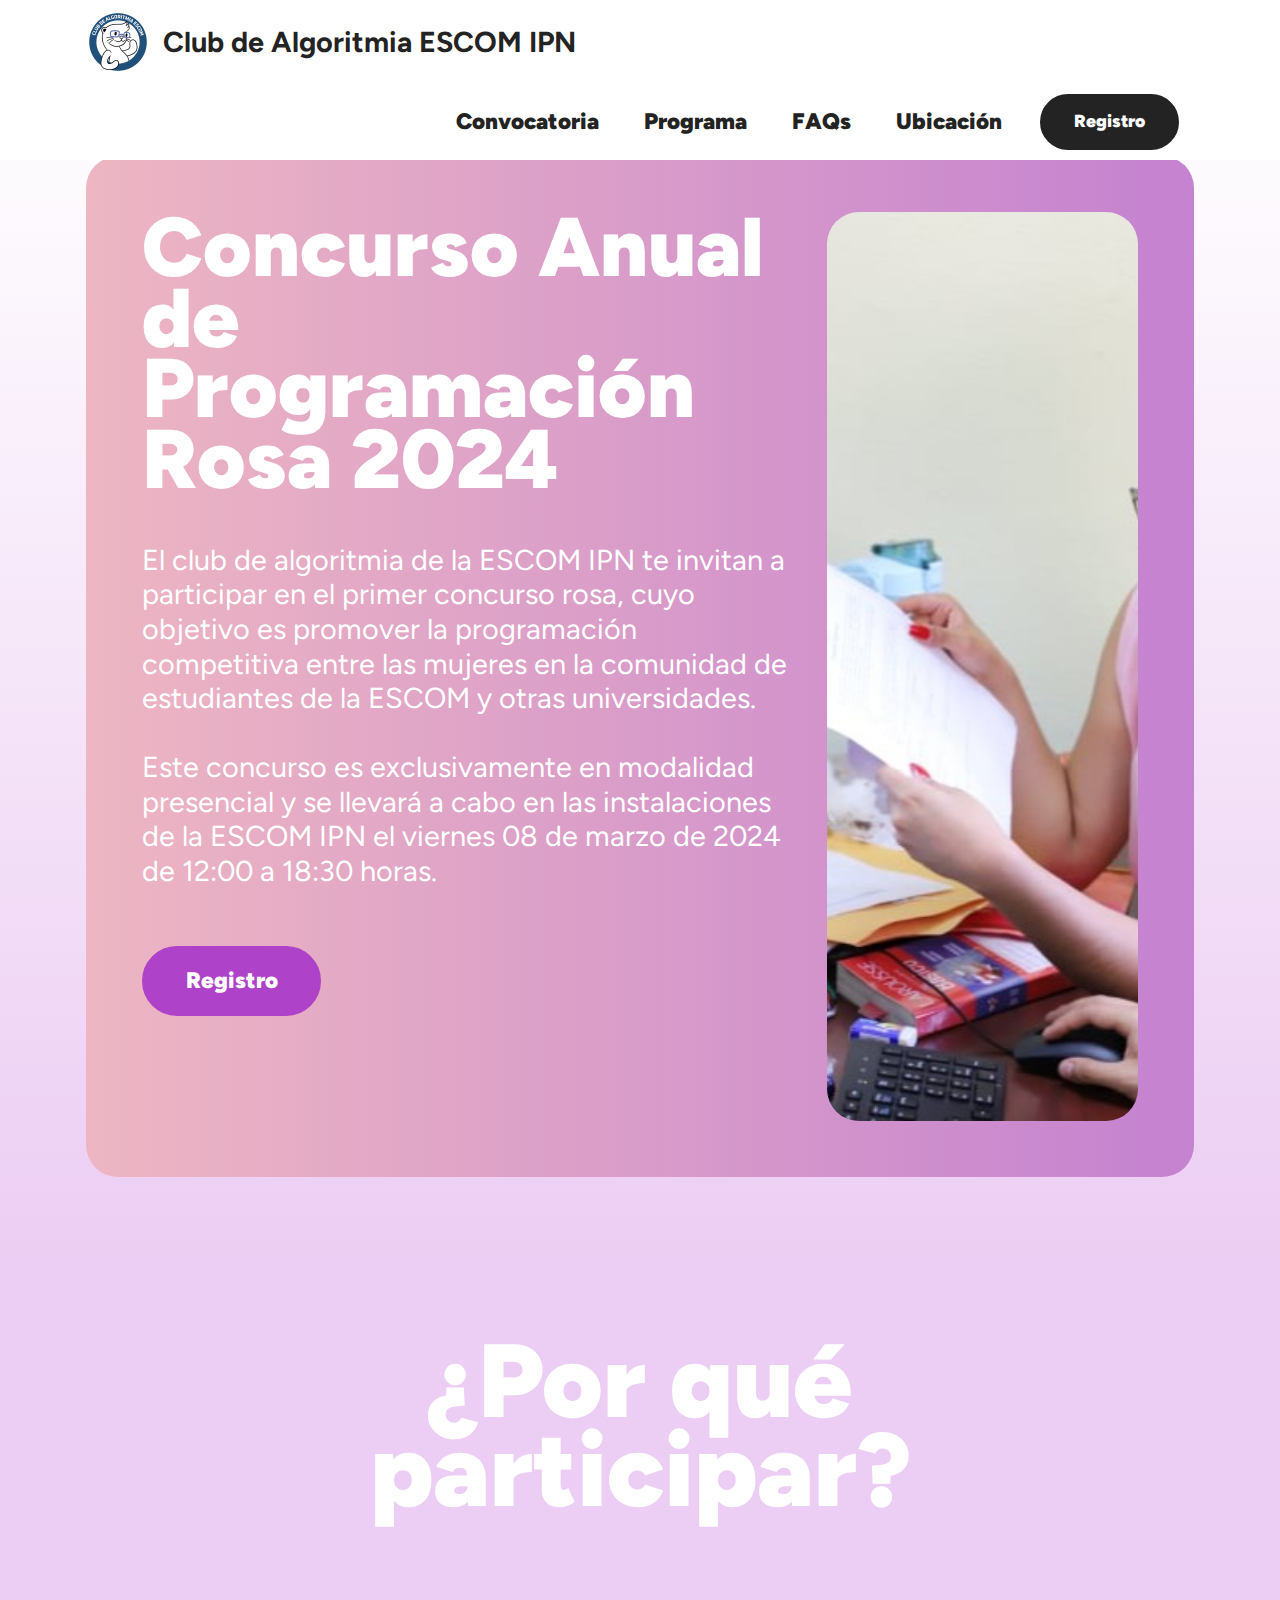
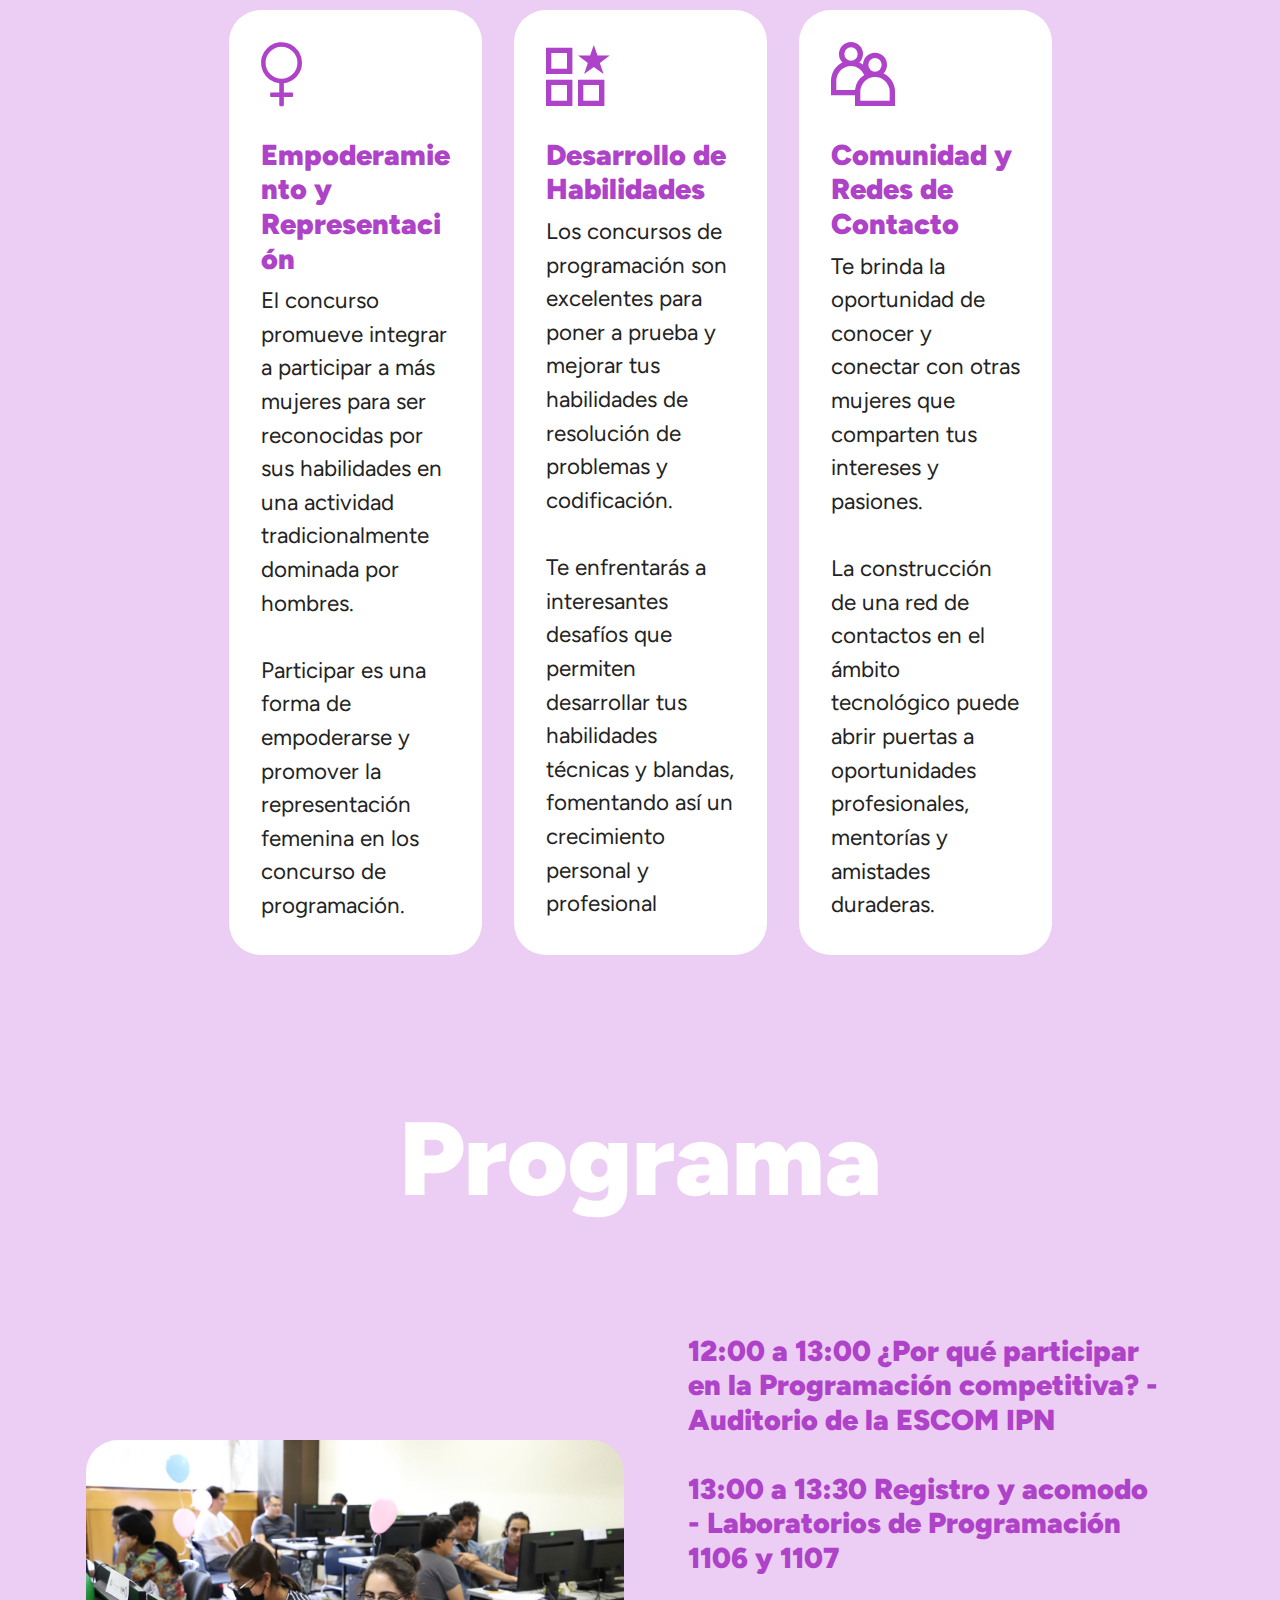
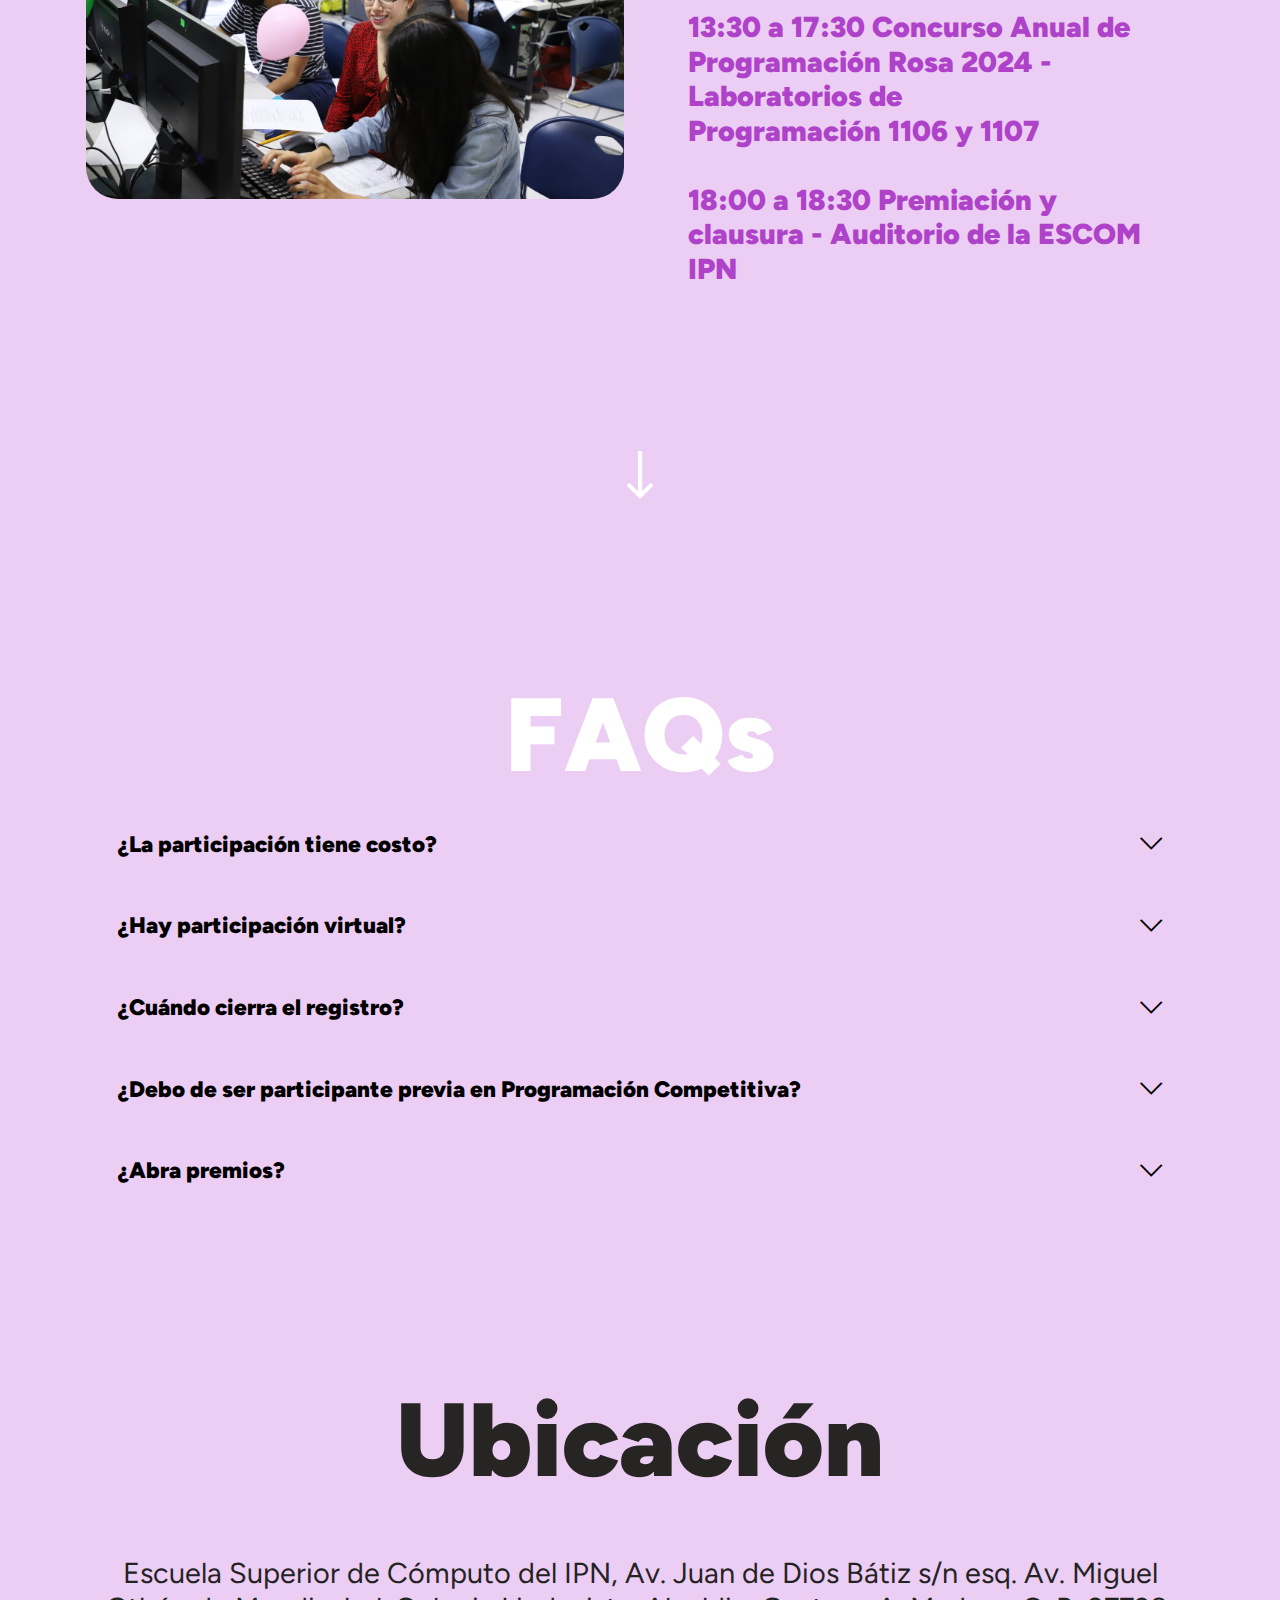
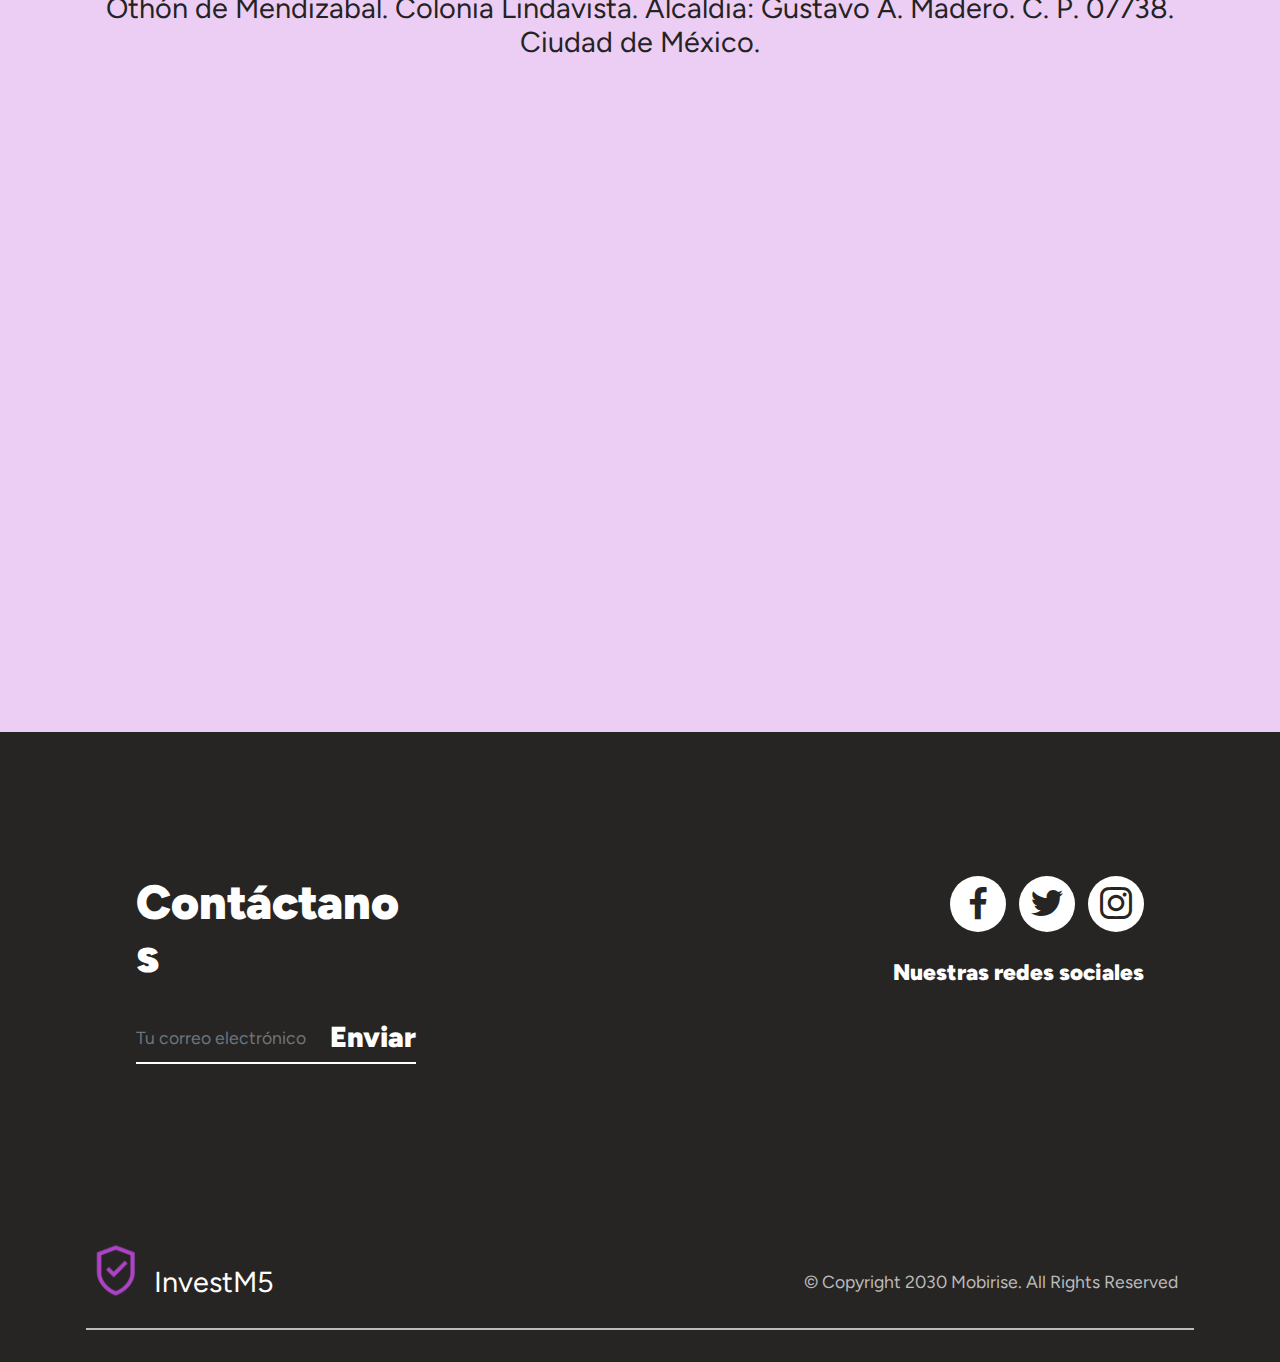
==== raw/rosa2024/index.html @ 2cb03ada "Agregando web Rosa2024" ====
<!DOCTYPE html>
<html  >
<head>
  
  <meta charset="UTF-8">
  <meta http-equiv="X-UA-Compatible" content="IE=edge">
  
  <meta name="viewport" content="width=device-width, initial-scale=1, minimum-scale=1">
  <link rel="shortcut icon" href="assets/images/logo-huron-circular-128x128.png" type="image/x-icon">
  <meta name="description" content="El club de algoritmia de la ESCOM IPN te invitan a participar en el primer concurso rosa, cuyo objetivo es promover la programación competitiva entre las mujeres en la comunidad de estudiantes de la ESCOM y otras universidades. 

Este concurso es exclusivamente en modalidad presencial y se llevará a cabo en las instalaciones de la ESCOM IPN el viernes 08 de marzo de 2024 de 12:00 a 18:30 horas.">
  
  
  <title>Concurso Anual de Programación Rosa 2024 en la ESCOM IPN</title>
  <link rel="stylesheet" href="assets/web/assets/mobirise-icons2/mobirise2.css">
  <link rel="stylesheet" href="assets/FontAwesome/css/font-awesome.css">
  <link rel="stylesheet" href="assets/web/assets/mobirise-icons/mobirise-icons.css">
  <link rel="stylesheet" href="assets/bootstrap/css/bootstrap.min.css">
  <link rel="stylesheet" href="assets/bootstrap/css/bootstrap-grid.min.css">
  <link rel="stylesheet" href="assets/bootstrap/css/bootstrap-reboot.min.css">
  <link rel="stylesheet" href="assets/popup-overlay-plugin/style.css">
  <link rel="stylesheet" href="assets/dropdown/css/style.css">
  <link rel="stylesheet" href="assets/socicon/css/styles.css">
  <link rel="stylesheet" href="assets/theme/css/style.css">
  <link rel="stylesheet" href="assets/recaptcha.css">
  <link rel="preload" href="https://fonts.googleapis.com/css?family=Figtree:300,400,500,600,700,800,900,300i,400i,500i,600i,700i,800i,900i&display=swap" as="style" onload="this.onload=null;this.rel='stylesheet'">
  <noscript><link rel="stylesheet" href="https://fonts.googleapis.com/css?family=Figtree:300,400,500,600,700,800,900,300i,400i,500i,600i,700i,800i,900i&display=swap"></noscript>
  <link rel="preload" as="style" href="assets/mobirise/css/mbr-additional.css"><link rel="stylesheet" href="assets/mobirise/css/mbr-additional.css" type="text/css">

  
  
  

</head>
<body>
  
  <section data-bs-version="5.1" class="menu menu1 cid-tgVqxngsb0" once="menu" id="menu01-1">
    
    <nav class="navbar navbar-dropdown navbar-fixed-top navbar-expand-lg">
        <div class="container">
            <div class="navbar-brand">
                <span class="navbar-logo">
                    <a href="#">
                        <img src="assets/images/logo-huron-circular-128x128.png" alt="" style="height: 4rem;">
                    </a>
                </span>
                <span class="navbar-caption-wrap"><a class="navbar-caption text-black display-5" href="#">Club de Algoritmia ESCOM IPN</a></span>
            </div>
            <button class="navbar-toggler" type="button" data-toggle="collapse" data-bs-toggle="collapse" data-target="#navbarSupportedContent" data-bs-target="#navbarSupportedContent" aria-controls="navbarNavAltMarkup" aria-expanded="false" aria-label="Toggle navigation">
                <div class="hamburger">
                    <span></span>
                    <span></span>
                    <span></span>
                    <span></span>
                </div>
            </button>
            <div class="collapse navbar-collapse" id="navbarSupportedContent">
                <ul class="navbar-nav nav-dropdown" data-app-modern-menu="true"><li class="nav-item"><a class="nav-link link text-black show text-primary display-7" href="index.html#header02-0" aria-expanded="false">Convocatoria</a></li><li class="nav-item"><a class="nav-link link show text-black text-primary display-7" href="index.html#features01-4" data-bs-auto-close="outside" aria-expanded="false">Programa</a></li>
                    <li class="nav-item"><a class="nav-link link text-black text-primary display-7" href="index.html#list01-5">FAQs</a></li>
                    <li class="nav-item"><a class="nav-link link text-black text-primary display-7" href="index.html#map01-a">Ubicación</a>
                    </li></ul>
                
                <div class="navbar-buttons mbr-section-btn"><a class="btn btn-sm btn-black display-4" href="https://forms.gle/DS3vPK571CMQ3eZn9" target="_blank">Registro</a></div>
            </div>
        </div>
    </nav>
</section>

<section data-bs-version="5.1" class="header2 cid-tgVooiSrsv" id="header02-0">

    
    


    

    <div class="container">
        <div class="row">
            <div class="col-12 col-lg-12">
                <div class="content-container row m-0">
<div class="col-lg-8 mb-5 pb-5">
                    <h1 class="mbr-section-title mbr-fonts-style align-left mb-5 display-1"><strong>Concurso Anual de Programación Rosa 2024</strong></h1>
                    <p class="mbr-text mbr-fonts-style align-left mb-5 display-5">El club de algoritmia de la ESCOM IPN te invitan a participar en el primer concurso rosa, cuyo objetivo es promover la programación competitiva entre las mujeres en la comunidad de estudiantes de la ESCOM y otras universidades.&nbsp;<br><br>Este concurso es exclusivamente en modalidad presencial y se llevará a cabo en las instalaciones de la ESCOM IPN el viernes 08 de marzo de 2024 de 12:00 a 18:30 horas.</p>
                    <div class="mbr-section-btn align-left"><a class="btn btn-lg btn-secondary display-7" href="https://forms.gle/QtyqGQdHLjY1dUgw9" target="_blank">Registro</a></div>
                    </div>
                    
                    <div class="col-lg-4">
                    <img class="w-100" src="assets/images/img-2676-861x574.jpeg" alt="">
                    
                    </div>
                    
                </div>
            </div>
            
           
        </div>
    </div>
</section>

<section data-bs-version="5.1" class="features3 cid-tgVZ4ZHv2d" id="features03-2">
    

    
    
    <div class="container">
        <div class="row">
            <div class="col-12 pb-5 col-lg-9">
                <h3 class="mbr-section-title mbr-fonts-style align-center mb-0 display-1"><strong>¿Por qué participar?</strong></h3>
                
            </div>
        </div>
        <div class="row">
            <div class="card col-12 col-md-6 col-lg-3">
                <div class="card-wrapper">
                    <div class="card-box align-left">
                        <div class="iconfont-wrapper">
                            <span class="mbr-iconfont fa-venus fa"></span>
                        </div>
                        <h5 class="card-title mbr-fonts-style display-5"><strong>Empoderamiento y Representación</strong></h5>
                        <p class="card-text mbr-fonts-style display-7">El concurso promueve integrar a participar a más mujeres para ser reconocidas por sus habilidades en una actividad tradicionalmente dominada por hombres. <br><br>Participar es una forma de empoderarse y promover la representación femenina en los concurso de programación.</p>
                    </div>
                </div>
            </div>
            <div class="card col-12 col-md-6 col-lg-3">
                <div class="card-wrapper">
                    <div class="card-box align-left">
                        <div class="iconfont-wrapper">
                            <span class="mbr-iconfont mobi-mbri-features mobi-mbri"></span>
                        </div>
                        <h5 class="card-title mbr-fonts-style display-5"><strong>Desarrollo de Habilidades</strong></h5>
                        <p class="card-text mbr-fonts-style display-7">Los concursos de programación son excelentes para poner a prueba y mejorar tus habilidades de resolución de problemas y codificación. <br><br>Te enfrentarás a interesantes desafíos que permiten desarrollar tus habilidades técnicas y blandas, fomentando así un crecimiento personal y profesional </p>
                    </div>
                </div>
            </div>
            <div class="card col-12 col-md-6 col-lg-3">
                <div class="card-wrapper">
                    <div class="card-box align-left">
                        <div class="iconfont-wrapper">
                            <span class="mbr-iconfont mobi-mbri-users mobi-mbri"></span>
                        </div>
                        <h5 class="card-title mbr-fonts-style display-5"><strong>Comunidad y Redes de Contacto</strong></h5>
                        <p class="card-text mbr-fonts-style display-7">Te brinda la oportunidad de conocer y conectar con otras mujeres que comparten tus intereses y pasiones. <br><br>La construcción de una red de contactos en el ámbito tecnológico puede abrir puertas a oportunidades profesionales, mentorías y amistades duraderas.</p>
                    </div>
                </div>
            </div>
            
        </div>
    </div>
</section>

<section data-bs-version="5.1" class="features1 cid-tgVZ97rwq2" id="features01-4">

    

    
    

    <div class="container">
        <div class="row justify-content-center">
            <div class="col-12">
            
            <h1 class="mbr-section-title mbr-fonts-style mb-5 pb-5 display-1"><strong>Programa</strong></h1>
            </div>
            <div class="col-12 mb-4 col-md-12 col-lg-6 image-wrapper">
                <img class="w-100" src="assets/images/img-2686-1436x957.jpg" alt="">
            </div>
            <div class="col-12 col-lg col-md-12">
                <div class="text-wrapper align-left">
                    
                    <p class="mbr-text mbr-fonts-style display-5"><strong><br>12:00 a 13:00 ¿Por qué participar en la Programación competitiva? - Auditorio de la ESCOM IPN</strong><br><br><strong>13:00 a 13:30 Registro y acomodo -&nbsp;Laboratorios de Programación 1106 y 1107<br></strong><br><strong>13:30 a 17:30 Concurso Anual de Programación Rosa 2024 - Laboratorios de Programación&nbsp;1106 y 1107</strong><br><br><strong>18:00 a 18:30 Premiación y clausura&nbsp;- Auditorio de la ESCOM IPN</strong><br><br><br></p>
                    
                </div>
            </div>
              <div class="col-12 arrow-col align-center">
                            <span class="mbr-iconfont arrow m-auto mobi-mbri-down mobi-mbri"></span>
                        </div>
            
        </div>
    </div>
</section>

<section data-bs-version="5.1" class="list1 cid-tgVZfDO9xX" id="list01-5">

    
    


    
    <div class="container">
        <div class="row justify-content-center">
            <div class="col-12 col-md-12">
                <div class="mbr-section-head align-left mb-4">
                    <h3 class="mbr-section-title mb-4 mbr-fonts-style display-1"><strong>FAQs</strong></h3>
                    
                </div>
                <div id="bootstrap-accordion_9" class="panel-group accordionStyles accordion" role="tablist" aria-multiselectable="true">
                    <div class="card mb-3">
                        <div class="card-header" role="tab" id="headingOne">
                            <a role="button" class="panel-title collapsed" data-toggle="collapse" data-bs-toggle="collapse" data-core="" href="#collapse1_9" aria-expanded="false" aria-controls="collapse1">
                                <h6 class="panel-title-edit mbr-fonts-style mb-0 display-7"><strong>¿La participación tiene costo?</strong></h6>
                                <span class="sign mbr-iconfont mbri-arrow-down"></span>
                            </a>
                        </div>
                        <div id="collapse1_9" class="panel-collapse noScroll collapse" role="tabpanel" aria-labelledby="headingOne" data-parent="#accordion" data-bs-parent="#bootstrap-accordion_9">
                            <div class="panel-body">
                                <p class="mbr-fonts-style panel-text display-7">No el concurso de programación esta libre de costo.</p>
                            </div>
                        </div>
                    </div>
                    <div class="card mb-3">
                        <div class="card-header" role="tab" id="headingOne">
                            <a role="button" class="panel-title collapsed" data-toggle="collapse" data-bs-toggle="collapse" data-core="" href="#collapse2_9" aria-expanded="false" aria-controls="collapse2">
                                <h6 class="panel-title-edit mbr-fonts-style mb-0 display-7"><strong>¿Hay participación virtual?</strong></h6>
                                <span class="sign mbr-iconfont mbri-arrow-down"></span>
                            </a>
                        </div>
                        <div id="collapse2_9" class="panel-collapse noScroll collapse" role="tabpanel" aria-labelledby="headingOne" data-parent="#accordion" data-bs-parent="#bootstrap-accordion_9">
                            <div class="panel-body">
                                <p class="mbr-fonts-style panel-text display-7">
                                    No la intención de esta edición es compartir de manera presencial las actividades.</p>
                            </div>
                        </div>
                    </div>
                    <div class="card mb-3">
                        <div class="card-header" role="tab" id="headingOne">
                            <a role="button" class="panel-title collapsed" data-toggle="collapse" data-bs-toggle="collapse" data-core="" href="#collapse3_9" aria-expanded="false" aria-controls="collapse3">
                                <h6 class="panel-title-edit mbr-fonts-style mb-0 display-7"><strong>¿Cuándo cierra el registro?</strong></h6>
                                <span class="sign mbr-iconfont mbri-arrow-down"></span>
                            </a>
                        </div>
                        <div id="collapse3_9" class="panel-collapse noScroll collapse" role="tabpanel" aria-labelledby="headingOne" data-parent="#accordion" data-bs-parent="#bootstrap-accordion_9">
                            <div class="panel-body">
                                <p class="mbr-fonts-style panel-text display-7">
                                    Hasta cubrir el cupo máximo de 30 participantes.</p>
                            </div>
                        </div>
                    </div>
                    <div class="card mb-3">
                        <div class="card-header" role="tab" id="headingOne">
                            <a role="button" class="panel-title collapsed" data-toggle="collapse" data-bs-toggle="collapse" data-core="" href="#collapse4_9" aria-expanded="false" aria-controls="collapse4">
                                <h6 class="panel-title-edit mbr-fonts-style mb-0 display-7"><strong>¿Debo de ser participante previa en Programación Competitiva?</strong></h6>
                                <span class="sign mbr-iconfont mbri-arrow-down"></span>
                            </a>
                        </div>
                        <div id="collapse4_9" class="panel-collapse noScroll collapse" role="tabpanel" aria-labelledby="headingOne" data-parent="#accordion" data-bs-parent="#bootstrap-accordion_9">
                            <div class="panel-body">
                                <p class="mbr-fonts-style panel-text display-7">
                                    No es un concurso para acercarte a este deporte, por lo que no hay necesidad de que hayas participando antes.</p>
                            </div>
                        </div>
                    </div>
                    <div class="card mb-3">
                        <div class="card-header" role="tab" id="headingOne">
                            <a role="button" class="panel-title collapsed" data-toggle="collapse" data-bs-toggle="collapse" data-core="" href="#collapse5_9" aria-expanded="false" aria-controls="collapse5">
                                <h6 class="panel-title-edit mbr-fonts-style mb-0 display-7"><strong>¿Abra premios?</strong></h6>
                                <span class="sign mbr-iconfont mbri-arrow-down"></span>
                            </a>
                        </div>
                        <div id="collapse5_9" class="panel-collapse noScroll collapse" role="tabpanel" aria-labelledby="headingOne" data-parent="#accordion" data-bs-parent="#bootstrap-accordion_9">
                            <div class="panel-body">
                                <p class="mbr-fonts-style panel-text display-7">
                                    Si</p>
                            </div>
                        </div>
                    </div>
                    
                </div>
            </div>
        </div>
    </div>
</section>

<section data-bs-version="5.1" class="map1 cid-tgVZjiEkRC" id="map01-a">
    
    
    
    <div class="container">
        <div class="mbr-section-head mb-4">
            <h3 class="mbr-section-title mbr-fonts-style align-center mb-5 pb-4 display-1">
                <strong>Ubicación</strong></h3>
            <h4 class="mbr-section-subtitle mbr-fonts-style align-center mb-0 mt-2 display-5">
                Escuela Superior de Cómputo del IPN, Av. Juan de Dios Bátiz s/n esq. Av. Miguel Othón de Mendizabal. Colonia Lindavista. Alcaldia: Gustavo A. Madero. C. P. 07738. Ciudad de México.</h4>
        </div>
        <div class="google-map"><iframe frameborder="0" style="border:0" src="https://www.google.com/maps/embed?pb=!1m18!1m12!1m3!1d240432.9060757372!2d-99.31119603998505!3d19.68006469569879!2m3!1f0!2f0!3f0!3m2!1i1024!2i768!4f13.1!3m3!1m2!1s0x85d1f94c06d75fd7%3A0x3fe1567da2190ac9!2sESCOM%20-%20Escuela%20Superior%20de%20C%C3%B3mputo%20-%20IPN!5e0!3m2!1ses!2smx!4v1710239494029!5m2!1ses!2smx" allowfullscreen=""></iframe></div>
    </div>
</section>

<section data-bs-version="5.1" class="form1 cid-tgVZifMnez" id="form01-8">

    

    
    
    <div class="container-fluid">
        <div class="row justify-content-center">
            <div class="col-lg-3 col-md-12 mb-5 mbr-form" data-form-type="formoid">
<!--Formbuilder Form-->
<form action="https://mobirise.eu/" method="POST" class="mbr-form form-with-styler" data-form-title="Form Name"><input type="hidden" name="email" data-form-email="true" value="KB/u69GaTWytive8f4eH7Obyrh7zbi/AyFCF5AxsURNWcGgvffpgYSOWheKNFfFd+e5VUTCow5qT6tXn0hEa7L6ljVE3mwkOPGvPVErb1Bwp/oLa/wcZiSIgYbyKHN9P.mSdit2vS1oL6eWLt/EPj7p1N1QnsmhDss2xk1SXXEFQe+qSe3453ui+ASGjbxRJRSIs4S+wPFDC3ipLdSBW5V6Org8KrfmPyDQEYIbztyPEan9adUYGKNd3rQTlH59X2">
<div class="row">
<div hidden="hidden" data-form-alert="" class="alert alert-success col-12">Mensaje enviado, te responderemos pronto...</div>
<div hidden="hidden" data-form-alert-danger="" class="alert alert-danger col-12"> Oops...! some problem! </div>
</div>
<div class="dragArea row">
<div class="col-lg-12 col-md-12 col-sm-12">
<h1 class="mbr-section-title mb-4 align-left mbr-fonts-style display-2"><strong> Contáctanos</strong></h1>
</div>
<div data-for="email" class="col-lg col-md col-12 form-group mb-3">
<input type="email" name="email" placeholder="Tu correo electrónico" data-form-field="email" class="form-control display-7" value="" id="email-form01-8">
</div>
<div class="col-md-auto col mbr-section-btn"><button type="submit" class="w-100 w-100 btn btn-secondary display-5">Enviar</button></div>
</div>
</form><!--Formbuilder Form-->
</div>
            <div class="col-lg-7 col-md-12 align-right">
            <div class="social-row display-7">
                    <div class="soc-item">
                        <a href="https://www.facebook.com/algoritmiaescom" target="_blank">
                            <span class="mbr-iconfont socicon-facebook socicon"></span>
                        </a>
                    </div>
                    <div class="soc-item">
                        <a href="https://twitter.com/algoritmiaescom" target="_blank">
                            <span class="mbr-iconfont socicon-twitter socicon"></span>
                        </a>
                    </div>
                    <div class="soc-item">
                        <a href="https://www.instagram.com/algoritmiaescom/" target="_blank">
                            <span class="mbr-iconfont socicon-instagram socicon"></span>
                        </a>
                    </div>
                    
                 
                </div>
                
  <div class="col-lg-12 col-md-12 col-sm-12">
<p class="mbr-text mbr-fonts-style mb-5 align-right display-7"><strong>Nuestras redes sociales</strong></p>

                  </div>
            
            </div>
        </div>
    </div>
</section>

<section data-bs-version="5.1" class="footer1 cid-tgVZiynfBL" once="footers" id="footer01-9">

    

    

    <div class="container">
        <div class="media-container-row align-center mbr-white">
            <div class="row row-links">
                <div class="col-lg-3 p-0 align-left">
                <div class="name-wrap">
                  <img src="assets/images/logo.png" alt="">
                <p class="mbr-text mb-0 mbr-fonts-style mbr-white align-center display-5">
                    InvestM5</p>
       </div>
                </div>
                <div class="col-lg-9 p-0 align-right">
                
                <ul class="foot-menu">
                    
                    
                    
                    
                    
                <li class="foot-menu-item mbr-fonts-style display-4">© Copyright 2030 Mobirise. All Rights Reserved</li></ul>
            </div>
           </div>
          
        </div>
    </div>
</section>


<script src="assets/bootstrap/js/bootstrap.bundle.min.js"></script>
  <script src="assets/smoothscroll/smooth-scroll.js"></script>
  <script src="assets/ytplayer/index.js"></script>
  <script src="assets/dropdown/js/navbar-dropdown.js"></script>
  <script src="assets/mbr-switch-arrow/mbr-switch-arrow.js"></script>
  <script src="assets/theme/js/script.js"></script>
  <script src="assets/formoid.min.js"></script>
  
  
  

</body>
</html>
---- raw/rosa2024/assets/web/assets/mobirise-icons2/mobirise2.css ----
@font-face {
  font-family: 'Moririse2';
  font-display: swap;
  src:  url('mobirise2.eot?f2bix4');
  src:  url('mobirise2.eot?f2bix4#iefix') format('embedded-opentype'),
    url('mobirise2.ttf?f2bix4') format('truetype'),
    url('mobirise2.woff?f2bix4') format('woff'),
    url('mobirise2.svg?f2bix4#mobirise2') format('svg');
  font-weight: normal;
  font-style: normal;
}

[class^="mobi-"], [class*=" mobi-"] {
  /* use !important to prevent issues with browser extensions that change fonts */
  font-family: 'Moririse2' !important;
  speak: none;
  font-style: normal;
  font-weight: normal;
  font-variant: normal;
  text-transform: none;
  line-height: 1;

  /* Better Font Rendering =========== */
  -webkit-font-smoothing: antialiased;
  -moz-osx-font-smoothing: grayscale;
}

.mobi-mbri-add-submenu:before {
  content: "\e900";
}
.mobi-mbri-alert:before {
  content: "\e901";
}
.mobi-mbri-align-center:before {
  content: "\e902";
}
.mobi-mbri-align-justify:before {
  content: "\e903";
}
.mobi-mbri-align-left:before {
  content: "\e904";
}
.mobi-mbri-align-right:before {
  content: "\e905";
}
.mobi-mbri-android:before {
  content: "\e906";
}
.mobi-mbri-apple:before {
  content: "\e907";
}
.mobi-mbri-arrow-down:before {
  content: "\e908";
}
.mobi-mbri-arrow-next:before {
  content: "\e909";
}
.mobi-mbri-arrow-prev:before {
  content: "\e90a";
}
.mobi-mbri-arrow-up:before {
  content: "\e90b";
}
.mobi-mbri-bold:before {
  content: "\e90c";
}
.mobi-mbri-bookmark:before {
  content: "\e90d";
}
.mobi-mbri-bootstrap:before {
  content: "\e90e";
}
.mobi-mbri-briefcase:before {
  content: "\e90f";
}
.mobi-mbri-browse:before {
  content: "\e910";
}
.mobi-mbri-bulleted-list:before {
  content: "\e911";
}
.mobi-mbri-calendar:before {
  content: "\e912";
}
.mobi-mbri-camera:before {
  content: "\e913";
}
.mobi-mbri-cart-add:before {
  content: "\e914";
}
.mobi-mbri-cart-full:before {
  content: "\e915";
}
.mobi-mbri-cash:before {
  content: "\e916";
}
.mobi-mbri-change-style:before {
  content: "\e917";
}
.mobi-mbri-chat:before {
  content: "\e918";
}
.mobi-mbri-clock:before {
  content: "\e919";
}
.mobi-mbri-close:before {
  content: "\e91a";
}
.mobi-mbri-cloud:before {
  content: "\e91b";
}
.mobi-mbri-code:before {
  content: "\e91c";
}
.mobi-mbri-contact-form:before {
  content: "\e91d";
}
.mobi-mbri-credit-card:before {
  content: "\e91e";
}
.mobi-mbri-cursor-click:before {
  content: "\e91f";
}
.mobi-mbri-cust-feedback:before {
  content: "\e920";
}
.mobi-mbri-database:before {
  content: "\e921";
}
.mobi-mbri-delivery:before {
  content: "\e922";
}
.mobi-mbri-desktop:before {
  content: "\e923";
}
.mobi-mbri-devices:before {
  content: "\e924";
}
.mobi-mbri-down:before {
  content: "\e925";
}
.mobi-mbri-download-2:before {
  content: "\e926";
}
.mobi-mbri-download:before {
  content: "\e927";
}
.mobi-mbri-drag-n-drop-2:before {
  content: "\e928";
}
.mobi-mbri-drag-n-drop:before {
  content: "\e929";
}
.mobi-mbri-edit-2:before {
  content: "\e92a";
}
.mobi-mbri-edit:before {
  content: "\e92b";
}
.mobi-mbri-error:before {
  content: "\e92c";
}
.mobi-mbri-extension:before {
  content: "\e92d";
}
.mobi-mbri-features:before {
  content: "\e92e";
}
.mobi-mbri-file:before {
  content: "\e92f";
}
.mobi-mbri-flag:before {
  content: "\e930";
}
.mobi-mbri-folder:before {
  content: "\e931";
}
.mobi-mbri-gift:before {
  content: "\e932";
}
.mobi-mbri-github:before {
  content: "\e933";
}
.mobi-mbri-globe-2:before {
  content: "\e934";
}
.mobi-mbri-globe:before {
  content: "\e935";
}
.mobi-mbri-growing-chart:before {
  content: "\e936";
}
.mobi-mbri-hearth:before {
  content: "\e937";
}
.mobi-mbri-help:before {
  content: "\e938";
}
.mobi-mbri-home:before {
  content: "\e939";
}
.mobi-mbri-hot-cup:before {
  content: "\e93a";
}
.mobi-mbri-idea:before {
  content: "\e93b";
}
.mobi-mbri-image-gallery:before {
  content: "\e93c";
}
.mobi-mbri-image-slider:before {
  content: "\e93d";
}
.mobi-mbri-info:before {
  content: "\e93e";
}
.mobi-mbri-italic:before {
  content: "\e93f";
}
.mobi-mbri-key:before {
  content: "\e940";
}
.mobi-mbri-laptop:before {
  content: "\e941";
}
.mobi-mbri-layers:before {
  content: "\e942";
}
.mobi-mbri-left-right:before {
  content: "\e943";
}
.mobi-mbri-left:before {
  content: "\e944";
}
.mobi-mbri-letter:before {
  content: "\e945";
}
.mobi-mbri-like:before {
  content: "\e946";
}
.mobi-mbri-link:before {
  content: "\e947";
}
.mobi-mbri-lock:before {
  content: "\e948";
}
.mobi-mbri-login:before {
  content: "\e949";
}
.mobi-mbri-logout:before {
  content: "\e94a";
}
.mobi-mbri-magic-stick:before {
  content: "\e94b";
}
.mobi-mbri-map-pin:before {
  content: "\e94c";
}
.mobi-mbri-menu:before {
  content: "\e94d";
}
.mobi-mbri-mobile-2:before {
  content: "\e94e";
}
.mobi-mbri-mobile-horizontal:before {
  content: "\e94f";
}
.mobi-mbri-mobile:before {
  content: "\e950";
}
.mobi-mbri-mobirise:before {
  content: "\e951";
}
.mobi-mbri-more-horizontal:before {
  content: "\e952";
}
.mobi-mbri-more-vertical:before {
  content: "\e953";
}
.mobi-mbri-music:before {
  content: "\e954";
}
.mobi-mbri-new-file:before {
  content: "\e955";
}
.mobi-mbri-numbered-list:before {
  content: "\e956";
}
.mobi-mbri-opened-folder:before {
  content: "\e957";
}
.mobi-mbri-pages:before {
  content: "\e958";
}
.mobi-mbri-paper-plane:before {
  content: "\e959";
}
.mobi-mbri-paperclip:before {
  content: "\e95a";
}
.mobi-mbri-phone:before {
  content: "\e95b";
}
.mobi-mbri-photo:before {
  content: "\e95c";
}
.mobi-mbri-photos:before {
  content: "\e95d";
}
.mobi-mbri-pin:before {
  content: "\e95e";
}
.mobi-mbri-play:before {
  content: "\e95f";
}
.mobi-mbri-plus:before {
  content: "\e960";
}
.mobi-mbri-preview:before {
  content: "\e961";
}
.mobi-mbri-print:before {
  content: "\e962";
}
.mobi-mbri-protect:before {
  content: "\e963";
}
.mobi-mbri-question:before {
  content: "\e964";
}
.mobi-mbri-quote-left:before {
  content: "\e965";
}
.mobi-mbri-quote-right:before {
  content: "\e966";
}
.mobi-mbri-redo:before {
  content: "\e967";
}
.mobi-mbri-refresh:before {
  content: "\e968";
}
.mobi-mbri-responsive-2:before {
  content: "\e969";
}
.mobi-mbri-responsive:before {
  content: "\e96a";
}
.mobi-mbri-right:before {
  content: "\e96b";
}
.mobi-mbri-rocket:before {
  content: "\e96c";
}
.mobi-mbri-sad-face:before {
  content: "\e96d";
}
.mobi-mbri-sale:before {
  content: "\e96e";
}
.mobi-mbri-save:before {
  content: "\e96f";
}
.mobi-mbri-search:before {
  content: "\e970";
}
.mobi-mbri-setting-2:before {
  content: "\e971";
}
.mobi-mbri-setting-3:before {
  content: "\e972";
}
.mobi-mbri-setting:before {
  content: "\e973";
}
.mobi-mbri-share:before {
  content: "\e974";
}
.mobi-mbri-shopping-bag:before {
  content: "\e975";
}
.mobi-mbri-shopping-basket:before {
  content: "\e976";
}
.mobi-mbri-shopping-cart:before {
  content: "\e977";
}
.mobi-mbri-sites:before {
  content: "\e978";
}
.mobi-mbri-smile-face:before {
  content: "\e979";
}
.mobi-mbri-speed:before {
  content: "\e97a";
}
.mobi-mbri-star:before {
  content: "\e97b";
}
.mobi-mbri-success:before {
  content: "\e97c";
}
.mobi-mbri-sun:before {
  content: "\e97d";
}
.mobi-mbri-sun2:before {
  content: "\e97e";
}
.mobi-mbri-tablet-vertical:before {
  content: "\e97f";
}
.mobi-mbri-tablet:before {
  content: "\e980";
}
.mobi-mbri-target:before {
  content: "\e981";
}
.mobi-mbri-timer:before {
  content: "\e982";
}
.mobi-mbri-to-ftp:before {
  content: "\e983";
}
.mobi-mbri-to-local-drive:before {
  content: "\e984";
}
.mobi-mbri-touch-swipe:before {
  content: "\e985";
}
.mobi-mbri-touch:before {
  content: "\e986";
}
.mobi-mbri-trash:before {
  content: "\e987";
}
.mobi-mbri-underline:before {
  content: "\e988";
}
.mobi-mbri-undo:before {
  content: "\e989";
}
.mobi-mbri-unlink:before {
  content: "\e98a";
}
.mobi-mbri-unlock:before {
  content: "\e98b";
}
.mobi-mbri-up-down:before {
  content: "\e98c";
}
.mobi-mbri-up:before {
  content: "\e98d";
}
.mobi-mbri-update:before {
  content: "\e98e";
}
.mobi-mbri-upload-2:before {
  content: "\e98f";
}
.mobi-mbri-upload:before {
  content: "\e990";
}
.mobi-mbri-user-2:before {
  content: "\e991";
}
.mobi-mbri-user:before {
  content: "\e992";
}
.mobi-mbri-users:before {
  content: "\e993";
}
.mobi-mbri-video-play:before {
  content: "\e994";
}
.mobi-mbri-video:before {
  content: "\e995";
}
.mobi-mbri-watch:before {
  content: "\e996";
}
.mobi-mbri-website-theme-2:before {
  content: "\e997";
}
.mobi-mbri-website-theme:before {
  content: "\e998";
}
.mobi-mbri-wifi:before {
  content: "\e999";
}
.mobi-mbri-windows:before {
  content: "\e99a";
}
.mobi-mbri-zoom-in:before {
  content: "\e99b";
}
.mobi-mbri-zoom-out:before {
  content: "\e99c";
}
---- raw/rosa2024/assets/web/assets/mobirise-icons/mobirise-icons.css ----
@font-face {
  font-family: 'MobiriseIcons';
  src:  url('mobirise-icons.eot?spat4u');
  src:  url('mobirise-icons.eot?spat4u#iefix') format('embedded-opentype'),
    url('mobirise-icons.ttf?spat4u') format('truetype'),
    url('mobirise-icons.woff?spat4u') format('woff'),
    url('mobirise-icons.svg?spat4u#MobiriseIcons') format('svg');
  font-weight: normal;
  font-style: normal;
  font-display: swap;
}

[class^="mbri-"], [class*=" mbri-"] {
  /* use !important to prevent issues with browser extensions that change fonts */
  font-family: MobiriseIcons !important;
  speak: none;
  font-style: normal;
  font-weight: normal;
  font-variant: normal;
  text-transform: none;
  line-height: 1;

  /* Better Font Rendering =========== */
  -webkit-font-smoothing: antialiased;
  -moz-osx-font-smoothing: grayscale;
}

.mbri-add-submenu:before {
  content: "\e900";
}
.mbri-alert:before {
  content: "\e901";
}
.mbri-align-center:before {
  content: "\e902";
}
.mbri-align-justify:before {
  content: "\e903";
}
.mbri-align-left:before {
  content: "\e904";
}
.mbri-align-right:before {
  content: "\e905";
}
.mbri-android:before {
  content: "\e906";
}
.mbri-apple:before {
  content: "\e907";
}
.mbri-arrow-down:before {
  content: "\e908";
}
.mbri-arrow-next:before {
  content: "\e909";
}
.mbri-arrow-prev:before {
  content: "\e90a";
}
.mbri-arrow-up:before {
  content: "\e90b";
}
.mbri-bold:before {
  content: "\e90c";
}
.mbri-bookmark:before {
  content: "\e90d";
}
.mbri-bootstrap:before {
  content: "\e90e";
}
.mbri-briefcase:before {
  content: "\e90f";
}
.mbri-browse:before {
  content: "\e910";
}
.mbri-bulleted-list:before {
  content: "\e911";
}
.mbri-calendar:before {
  content: "\e912";
}
.mbri-camera:before {
  content: "\e913";
}
.mbri-cart-add:before {
  content: "\e914";
}
.mbri-cart-full:before {
  content: "\e915";
}
.mbri-cash:before {
  content: "\e916";
}
.mbri-change-style:before {
  content: "\e917";
}
.mbri-chat:before {
  content: "\e918";
}
.mbri-clock:before {
  content: "\e919";
}
.mbri-close:before {
  content: "\e91a";
}
.mbri-cloud:before {
  content: "\e91b";
}
.mbri-code:before {
  content: "\e91c";
}
.mbri-contact-form:before {
  content: "\e91d";
}
.mbri-credit-card:before {
  content: "\e91e";
}
.mbri-cursor-click:before {
  content: "\e91f";
}
.mbri-cust-feedback:before {
  content: "\e920";
}
.mbri-database:before {
  content: "\e921";
}
.mbri-delivery:before {
  content: "\e922";
}
.mbri-desktop:before {
  content: "\e923";
}
.mbri-devices:before {
  content: "\e924";
}
.mbri-down:before {
  content: "\e925";
}
.mbri-download:before {
  content: "\e989";
}
.mbri-drag-n-drop:before {
  content: "\e927";
}
.mbri-drag-n-drop2:before {
  content: "\e928";
}
.mbri-edit:before {
  content: "\e929";
}
.mbri-edit2:before {
  content: "\e92a";
}
.mbri-error:before {
  content: "\e92b";
}
.mbri-extension:before {
  content: "\e92c";
}
.mbri-features:before {
  content: "\e92d";
}
.mbri-file:before {
  content: "\e92e";
}
.mbri-flag:before {
  content: "\e92f";
}
.mbri-folder:before {
  content: "\e930";
}
.mbri-gift:before {
  content: "\e931";
}
.mbri-github:before {
  content: "\e932";
}
.mbri-globe:before {
  content: "\e933";
}
.mbri-globe-2:before {
  content: "\e934";
}
.mbri-growing-chart:before {
  content: "\e935";
}
.mbri-hearth:before {
  content: "\e936";
}
.mbri-help:before {
  content: "\e937";
}
.mbri-home:before {
  content: "\e938";
}
.mbri-hot-cup:before {
  content: "\e939";
}
.mbri-idea:before {
  content: "\e93a";
}
.mbri-image-gallery:before {
  content: "\e93b";
}
.mbri-image-slider:before {
  content: "\e93c";
}
.mbri-info:before {
  content: "\e93d";
}
.mbri-italic:before {
  content: "\e93e";
}
.mbri-key:before {
  content: "\e93f";
}
.mbri-laptop:before {
  content: "\e940";
}
.mbri-layers:before {
  content: "\e941";
}
.mbri-left-right:before {
  content: "\e942";
}
.mbri-left:before {
  content: "\e943";
}
.mbri-letter:before {
  content: "\e944";
}
.mbri-like:before {
  content: "\e945";
}
.mbri-link:before {
  content: "\e946";
}
.mbri-lock:before {
  content: "\e947";
}
.mbri-login:before {
  content: "\e948";
}
.mbri-logout:before {
  content: "\e949";
}
.mbri-magic-stick:before {
  content: "\e94a";
}
.mbri-map-pin:before {
  content: "\e94b";
}
.mbri-menu:before {
  content: "\e94c";
}
.mbri-mobile:before {
  content: "\e94d";
}
.mbri-mobile2:before {
  content: "\e94e";
}
.mbri-mobirise:before {
  content: "\e94f";
}
.mbri-more-horizontal:before {
  content: "\e950";
}
.mbri-more-vertical:before {
  content: "\e951";
}
.mbri-music:before {
  content: "\e952";
}
.mbri-new-file:before {
  content: "\e953";
}
.mbri-numbered-list:before {
  content: "\e954";
}
.mbri-opened-folder:before {
  content: "\e955";
}
.mbri-pages:before {
  content: "\e956";
}
.mbri-paper-plane:before {
  content: "\e957";
}
.mbri-paperclip:before {
  content: "\e958";
}
.mbri-photo:before {
  content: "\e959";
}
.mbri-photos:before {
  content: "\e95a";
}
.mbri-pin:before {
  content: "\e95b";
}
.mbri-play:before {
  content: "\e95c";
}
.mbri-plus:before {
  content: "\e95d";
}
.mbri-preview:before {
  content: "\e95e";
}
.mbri-print:before {
  content: "\e95f";
}
.mbri-protect:before {
  content: "\e960";
}
.mbri-question:before {
  content: "\e961";
}
.mbri-quote-left:before {
  content: "\e962";
}
.mbri-quote-right:before {
  content: "\e963";
}
.mbri-refresh:before {
  content: "\e964";
}
.mbri-responsive:before {
  content: "\e965";
}
.mbri-right:before {
  content: "\e966";
}
.mbri-rocket:before {
  content: "\e967";
}
.mbri-sad-face:before {
  content: "\e968";
}
.mbri-sale:before {
  content: "\e969";
}
.mbri-save:before {
  content: "\e96a";
}
.mbri-search:before {
  content: "\e96b";
}
.mbri-setting:before {
  content: "\e96c";
}
.mbri-setting2:before {
  content: "\e96d";
}
.mbri-setting3:before {
  content: "\e96e";
}
.mbri-share:before {
  content: "\e96f";
}
.mbri-shopping-bag:before {
  content: "\e970";
}
.mbri-shopping-basket:before {
  content: "\e971";
}
.mbri-shopping-cart:before {
  content: "\e972";
}
.mbri-sites:before {
  content: "\e973";
}
.mbri-smile-face:before {
  content: "\e974";
}
.mbri-speed:before {
  content: "\e975";
}
.mbri-star:before {
  content: "\e976";
}
.mbri-success:before {
  content: "\e977";
}
.mbri-sun:before {
  content: "\e978";
}
.mbri-sun2:before {
  content: "\e979";
}
.mbri-tablet:before {
  content: "\e97a";
}
.mbri-tablet-vertical:before {
  content: "\e97b";
}
.mbri-target:before {
  content: "\e97c";
}
.mbri-timer:before {
  content: "\e97d";
}
.mbri-to-ftp:before {
  content: "\e97e";
}
.mbri-to-local-drive:before {
  content: "\e97f";
}
.mbri-touch-swipe:before {
  content: "\e980";
}
.mbri-touch:before {
  content: "\e981";
}
.mbri-trash:before {
  content: "\e982";
}
.mbri-underline:before {
  content: "\e983";
}
.mbri-unlink:before {
  content: "\e984";
}
.mbri-unlock:before {
  content: "\e985";
}
.mbri-up-down:before {
  content: "\e986";
}
.mbri-up:before {
  content: "\e987";
}
.mbri-update:before {
  content: "\e988";
}
.mbri-upload:before {
 content: "\e926"; 
}
.mbri-user:before {
  content: "\e98a";
}
.mbri-user2:before {
  content: "\e98b";
}
.mbri-users:before {
  content: "\e98c";
}
.mbri-video:before {
  content: "\e98d";
}
.mbri-video-play:before {
  content: "\e98e";
}
.mbri-watch:before {
  content: "\e98f";
}
.mbri-website-theme:before {
  content: "\e990";
}
.mbri-wifi:before {
  content: "\e991";
}
.mbri-windows:before {
  content: "\e992";
}
.mbri-zoom-out:before {
  content: "\e993";
}
.mbri-redo:before {
  content: "\e994";
}
.mbri-undo:before {
  content: "\e995";
}
---- raw/rosa2024/assets/popup-overlay-plugin/style.css ----
html.is-builder .modal-backdrop.show {
    display: none !important;
}
---- raw/rosa2024/assets/dropdown/css/style.css ----
.navbar-dropdown {
  left: 0;
  padding: 0;
  position: absolute;
  right: 0;
  top: 0;
  transition: all 0.45s ease;
  z-index: 1030;
  background: #282828; }
  .navbar-dropdown .navbar-logo {
    margin-right: 0.8rem;
    transition: margin 0.3s ease-in-out;
    vertical-align: middle; }
    .navbar-dropdown .navbar-logo img {
      height: 3.125rem;
      transition: all 0.3s ease-in-out; }
    .navbar-dropdown .navbar-logo.mbr-iconfont {
      font-size: 3.125rem;
      line-height: 3.125rem; }
  .navbar-dropdown .navbar-caption {
    font-weight: 700;
    white-space: normal;
    vertical-align: -4px;
    line-height: 3.125rem !important; }
    .navbar-dropdown .navbar-caption, .navbar-dropdown .navbar-caption:hover {
      color: inherit;
      text-decoration: none; }
  .navbar-dropdown .mbr-iconfont + .navbar-caption {
    vertical-align: -1px; }
  .navbar-dropdown.navbar-fixed-top {
    position: fixed; }
  .navbar-dropdown .navbar-brand span {
    vertical-align: -4px; }
  .navbar-dropdown.bg-color.transparent {
    background: none; }
  .navbar-dropdown.navbar-short .navbar-brand {
    padding: 0.625rem 0; }
    .navbar-dropdown.navbar-short .navbar-brand span {
      vertical-align: -1px; }
  .navbar-dropdown.navbar-short .navbar-caption {
    line-height: 2.375rem !important;
    vertical-align: -2px; }
  .navbar-dropdown.navbar-short .navbar-logo {
    margin-right: 0.5rem; }
    .navbar-dropdown.navbar-short .navbar-logo img {
      height: 2.375rem; }
    .navbar-dropdown.navbar-short .navbar-logo.mbr-iconfont {
      font-size: 2.375rem;
      line-height: 2.375rem; }
  .navbar-dropdown.navbar-short .mbr-table-cell {
    height: 3.625rem; }
  .navbar-dropdown .navbar-close {
    left: 0.6875rem;
    position: fixed;
    top: 0.75rem;
    z-index: 1000; }
  .navbar-dropdown .hamburger-icon {
    content: "";
    display: inline-block;
    vertical-align: middle;
    width: 16px;
    -webkit-box-shadow: 0 -6px 0 1px #282828,0 0 0 1px #282828,0 6px 0 1px #282828;
    -moz-box-shadow: 0 -6px 0 1px #282828,0 0 0 1px #282828,0 6px 0 1px #282828;
    box-shadow: 0 -6px 0 1px #282828,0 0 0 1px #282828,0 6px 0 1px #282828; }

.dropdown-menu .dropdown-toggle[data-toggle="dropdown-submenu"]::after {
  border-bottom: 0.35em solid transparent;
  border-left: 0.35em solid;
  border-right: 0;
  border-top: 0.35em solid transparent;
  margin-left: 0.3rem; }

.dropdown-menu .dropdown-item:focus {
  outline: 0; }

.nav-dropdown {
  font-size: 0.75rem;
  font-weight: 500;
  height: auto !important; }
  .nav-dropdown .nav-btn {
    padding-left: 1rem; }
  .nav-dropdown .link {
    margin: .667em 1.667em;
    font-weight: 500;
    padding: 0;
    transition: color .2s ease-in-out; }
    .nav-dropdown .link.dropdown-toggle {
      margin-right: 2.583em; }
      .nav-dropdown .link.dropdown-toggle::after {
        margin-left: .25rem;
        border-top: 0.35em solid;
        border-right: 0.35em solid transparent;
        border-left: 0.35em solid transparent;
        border-bottom: 0; }
      .nav-dropdown .link.dropdown-toggle[aria-expanded="true"] {
        margin: 0;
        padding: 0.667em 3.263em  0.667em 1.667em; }
  .nav-dropdown .link::after,
  .nav-dropdown .dropdown-item::after {
    color: inherit; }
  .nav-dropdown .btn {
    font-size: 0.75rem;
    font-weight: 700;
    letter-spacing: 0;
    margin-bottom: 0;
    padding-left: 1.25rem;
    padding-right: 1.25rem; }
  .nav-dropdown .dropdown-menu {
    border-radius: 0;
    border: 0;
    left: 0;
    margin: 0;
    padding-bottom: 1.25rem;
    padding-top: 1.25rem;
    position: relative; }
  .nav-dropdown .dropdown-submenu {
    margin-left: 0.125rem;
    top: 0; }
  .nav-dropdown .dropdown-item {
    font-weight: 500;
    line-height: 2;
    padding: 0.3846em 4.615em 0.3846em 1.5385em;
    position: relative;
    transition: color .2s ease-in-out, background-color .2s ease-in-out; }
    .nav-dropdown .dropdown-item::after {
      margin-top: -0.3077em;
      position: absolute;
      right: 1.1538em;
      top: 50%; }
    .nav-dropdown .dropdown-item:focus, .nav-dropdown .dropdown-item:hover {
      background: none; }

@media (max-width: 767px) {
  .nav-dropdown.navbar-toggleable-sm {
    bottom: 0;
    display: none;
    left: 0;
    overflow-x: hidden;
    position: fixed;
    top: 0;
    transform: translateX(-100%);
    -ms-transform: translateX(-100%);
    -webkit-transform: translateX(-100%);
    width: 18.75rem;
    z-index: 999; } }
.nav-dropdown.navbar-toggleable-xl {
  bottom: 0;
  display: none;
  left: 0;
  overflow-x: hidden;
  position: fixed;
  top: 0;
  transform: translateX(-100%);
  -ms-transform: translateX(-100%);
  -webkit-transform: translateX(-100%);
  width: 18.75rem;
  z-index: 999; }

.nav-dropdown-sm {
  display: block !important;
  overflow-x: hidden;
  overflow: auto;
  padding-top: 3.875rem; }
  .nav-dropdown-sm::after {
    content: "";
    display: block;
    height: 3rem;
    width: 100%; }
  .nav-dropdown-sm.collapse.in ~ .navbar-close {
    display: block !important; }
  .nav-dropdown-sm.collapsing, .nav-dropdown-sm.collapse.in {
    transform: translateX(0);
    -ms-transform: translateX(0);
    -webkit-transform: translateX(0);
    transition: all 0.25s ease-out;
    -webkit-transition: all 0.25s ease-out;
    background: #282828; }
  .nav-dropdown-sm.collapsing[aria-expanded="false"] {
    transform: translateX(-100%);
    -ms-transform: translateX(-100%);
    -webkit-transform: translateX(-100%); }
  .nav-dropdown-sm .nav-item {
    display: block;
    margin-left: 0 !important;
    padding-left: 0; }
  .nav-dropdown-sm .link,
  .nav-dropdown-sm .dropdown-item {
    border-top: 1px dotted rgba(255, 255, 255, 0.1);
    font-size: 0.8125rem;
    line-height: 1.6;
    margin: 0 !important;
    padding: 0.875rem 2.4rem 0.875rem 1.5625rem !important;
    position: relative;
    white-space: normal; }
    .nav-dropdown-sm .link:focus, .nav-dropdown-sm .link:hover,
    .nav-dropdown-sm .dropdown-item:focus,
    .nav-dropdown-sm .dropdown-item:hover {
      background: rgba(0, 0, 0, 0.2) !important;
      color: #c0a375; }
  .nav-dropdown-sm .nav-btn {
    position: relative;
    padding: 1.5625rem 1.5625rem 0 1.5625rem; }
    .nav-dropdown-sm .nav-btn::before {
      border-top: 1px dotted rgba(255, 255, 255, 0.1);
      content: "";
      left: 0;
      position: absolute;
      top: 0;
      width: 100%; }
    .nav-dropdown-sm .nav-btn + .nav-btn {
      padding-top: 0.625rem; }
      .nav-dropdown-sm .nav-btn + .nav-btn::before {
        display: none; }
  .nav-dropdown-sm .btn {
    padding: 0.625rem 0; }
  .nav-dropdown-sm .dropdown-toggle[data-toggle="dropdown-submenu"]::after {
    margin-left: .25rem;
    border-top: 0.35em solid;
    border-right: 0.35em solid transparent;
    border-left: 0.35em solid transparent;
    border-bottom: 0; }
  .nav-dropdown-sm .dropdown-toggle[data-toggle="dropdown-submenu"][aria-expanded="true"]::after {
    border-top: 0;
    border-right: 0.35em solid transparent;
    border-left: 0.35em solid transparent;
    border-bottom: 0.35em solid; }
  .nav-dropdown-sm .dropdown-menu {
    margin: 0;
    padding: 0;
    position: relative;
    top: 0;
    left: 0;
    width: 100%;
    border: 0;
    float: none;
    border-radius: 0;
    background: none; }
  .nav-dropdown-sm .dropdown-submenu {
    left: 100%;
    margin-left: 0.125rem;
    margin-top: -1.25rem;
    top: 0; }

.navbar-toggleable-sm .nav-dropdown .dropdown-menu {
  position: absolute; }

.navbar-toggleable-sm .nav-dropdown .dropdown-submenu {
  left: 100%;
  margin-left: 0.125rem;
  margin-top: -1.25rem;
  top: 0; }

.navbar-toggleable-sm.opened .nav-dropdown .dropdown-menu {
  position: relative; }

.navbar-toggleable-sm.opened .nav-dropdown .dropdown-submenu {
  left: 0;
  margin-left: 00rem;
  margin-top: 0rem;
  top: 0; }

.is-builder .nav-dropdown.collapsing {
  transition: none !important; }
---- raw/rosa2024/assets/socicon/css/styles.css ----
@charset "UTF-8";

@font-face {
  font-family: 'Socicon';
  src:  url('../fonts/socicon.eot');
  src:  url('../fonts/socicon.eot?#iefix') format('embedded-opentype'),
    url('../fonts/socicon.woff2') format('woff2'),
    url('../fonts/socicon.ttf') format('truetype'),
    url('../fonts/socicon.woff') format('woff'),
    url('../fonts/socicon.svg#socicon') format('svg');
  font-weight: normal;
  font-style: normal;
  font-display: swap;
}

[data-icon]:before {
  font-family: "socicon" !important;
  content: attr(data-icon);
  font-style: normal !important;
  font-weight: normal !important;
  font-variant: normal !important;
  text-transform: none !important;
  speak: none;
  line-height: 1;
  -webkit-font-smoothing: antialiased;
  -moz-osx-font-smoothing: grayscale;
}

[class^="socicon-"], [class*=" socicon-"] {
  /* use !important to prevent issues with browser extensions that change fonts */
  font-family: 'Socicon' !important;
  speak: none;
  font-style: normal;
  font-weight: normal;
  font-variant: normal;
  text-transform: none;
  line-height: 1;

  /* Better Font Rendering =========== */
  -webkit-font-smoothing: antialiased;
  -moz-osx-font-smoothing: grayscale;
}

.socicon-eitaa:before {
  content: "\e97c";
}
.socicon-soroush:before {
  content: "\e97d";
}
.socicon-bale:before {
  content: "\e97e";
}
.socicon-zazzle:before {
  content: "\e97b";
}
.socicon-society6:before {
  content: "\e97a";
}
.socicon-redbubble:before {
  content: "\e979";
}
.socicon-avvo:before {
  content: "\e978";
}
.socicon-stitcher:before {
  content: "\e977";
}
.socicon-googlehangouts:before {
  content: "\e974";
}
.socicon-dlive:before {
  content: "\e975";
}
.socicon-vsco:before {
  content: "\e976";
}
.socicon-flipboard:before {
  content: "\e973";
}
.socicon-ubuntu:before {
  content: "\e958";
}
.socicon-artstation:before {
  content: "\e959";
}
.socicon-invision:before {
  content: "\e95a";
}
.socicon-torial:before {
  content: "\e95b";
}
.socicon-collectorz:before {
  content: "\e95c";
}
.socicon-seenthis:before {
  content: "\e95d";
}
.socicon-googleplaymusic:before {
  content: "\e95e";
}
.socicon-debian:before {
  content: "\e95f";
}
.socicon-filmfreeway:before {
  content: "\e960";
}
.socicon-gnome:before {
  content: "\e961";
}
.socicon-itchio:before {
  content: "\e962";
}
.socicon-jamendo:before {
  content: "\e963";
}
.socicon-mix:before {
  content: "\e964";
}
.socicon-sharepoint:before {
  content: "\e965";
}
.socicon-tinder:before {
  content: "\e966";
}
.socicon-windguru:before {
  content: "\e967";
}
.socicon-cdbaby:before {
  content: "\e968";
}
.socicon-elementaryos:before {
  content: "\e969";
}
.socicon-stage32:before {
  content: "\e96a";
}
.socicon-tiktok:before {
  content: "\e96b";
}
.socicon-gitter:before {
  content: "\e96c";
}
.socicon-letterboxd:before {
  content: "\e96d";
}
.socicon-threema:before {
  content: "\e96e";
}
.socicon-splice:before {
  content: "\e96f";
}
.socicon-metapop:before {
  content: "\e970";
}
.socicon-naver:before {
  content: "\e971";
}
.socicon-remote:before {
  content: "\e972";
}
.socicon-internet:before {
  content: "\e957";
}
.socicon-moddb:before {
  content: "\e94b";
}
.socicon-indiedb:before {
  content: "\e94c";
}
.socicon-traxsource:before {
  content: "\e94d";
}
.socicon-gamefor:before {
  content: "\e94e";
}
.socicon-pixiv:before {
  content: "\e94f";
}
.socicon-myanimelist:before {
  content: "\e950";
}
.socicon-blackberry:before {
  content: "\e951";
}
.socicon-wickr:before {
  content: "\e952";
}
.socicon-spip:before {
  content: "\e953";
}
.socicon-napster:before {
  content: "\e954";
}
.socicon-beatport:before {
  content: "\e955";
}
.socicon-hackerone:before {
  content: "\e956";
}
.socicon-hackernews:before {
  content: "\e946";
}
.socicon-smashwords:before {
  content: "\e947";
}
.socicon-kobo:before {
  content: "\e948";
}
.socicon-bookbub:before {
  content: "\e949";
}
.socicon-mailru:before {
  content: "\e94a";
}
.socicon-gitlab:before {
  content: "\e945";
}
.socicon-instructables:before {
  content: "\e944";
}
.socicon-portfolio:before {
  content: "\e943";
}
.socicon-codered:before {
  content: "\e940";
}
.socicon-origin:before {
  content: "\e941";
}
.socicon-nextdoor:before {
  content: "\e942";
}
.socicon-udemy:before {
  content: "\e93f";
}
.socicon-livemaster:before {
  content: "\e93e";
}
.socicon-crunchbase:before {
  content: "\e93b";
}
.socicon-homefy:before {
  content: "\e93c";
}
.socicon-calendly:before {
  content: "\e93d";
}
.socicon-realtor:before {
  content: "\e90f";
}
.socicon-tidal:before {
  content: "\e910";
}
.socicon-qobuz:before {
  content: "\e911";
}
.socicon-natgeo:before {
  content: "\e912";
}
.socicon-mastodon:before {
  content: "\e913";
}
.socicon-unsplash:before {
  content: "\e914";
}
.socicon-homeadvisor:before {
  content: "\e915";
}
.socicon-angieslist:before {
  content: "\e916";
}
.socicon-codepen:before {
  content: "\e917";
}
.socicon-slack:before {
  content: "\e918";
}
.socicon-openaigym:before {
  content: "\e919";
}
.socicon-logmein:before {
  content: "\e91a";
}
.socicon-fiverr:before {
  content: "\e91b";
}
.socicon-gotomeeting:before {
  content: "\e91c";
}
.socicon-aliexpress:before {
  content: "\e91d";
}
.socicon-guru:before {
  content: "\e91e";
}
.socicon-appstore:before {
  content: "\e91f";
}
.socicon-homes:before {
  content: "\e920";
}
.socicon-zoom:before {
  content: "\e921";
}
.socicon-alibaba:before {
  content: "\e922";
}
.socicon-craigslist:before {
  content: "\e923";
}
.socicon-wix:before {
  content: "\e924";
}
.socicon-redfin:before {
  content: "\e925";
}
.socicon-googlecalendar:before {
  content: "\e926";
}
.socicon-shopify:before {
  content: "\e927";
}
.socicon-freelancer:before {
  content: "\e928";
}
.socicon-seedrs:before {
  content: "\e929";
}
.socicon-bing:before {
  content: "\e92a";
}
.socicon-doodle:before {
  content: "\e92b";
}
.socicon-bonanza:before {
  content: "\e92c";
}
.socicon-squarespace:before {
  content: "\e92d";
}
.socicon-toptal:before {
  content: "\e92e";
}
.socicon-gust:before {
  content: "\e92f";
}
.socicon-ask:before {
  content: "\e930";
}
.socicon-trulia:before {
  content: "\e931";
}
.socicon-loomly:before {
  content: "\e932";
}
.socicon-ghost:before {
  content: "\e933";
}
.socicon-upwork:before {
  content: "\e934";
}
.socicon-fundable:before {
  content: "\e935";
}
.socicon-booking:before {
  content: "\e936";
}
.socicon-googlemaps:before {
  content: "\e937";
}
.socicon-zillow:before {
  content: "\e938";
}
.socicon-niconico:before {
  content: "\e939";
}
.socicon-toneden:before {
  content: "\e93a";
}
.socicon-augment:before {
  content: "\e908";
}
.socicon-bitbucket:before {
  content: "\e909";
}
.socicon-fyuse:before {
  content: "\e90a";
}
.socicon-yt-gaming:before {
  content: "\e90b";
}
.socicon-sketchfab:before {
  content: "\e90c";
}
.socicon-mobcrush:before {
  content: "\e90d";
}
.socicon-microsoft:before {
  content: "\e90e";
}
.socicon-pandora:before {
  content: "\e907";
}
.socicon-messenger:before {
  content: "\e906";
}
.socicon-gamewisp:before {
  content: "\e905";
}
.socicon-bloglovin:before {
  content: "\e904";
}
.socicon-tunein:before {
  content: "\e903";
}
.socicon-gamejolt:before {
  content: "\e901";
}
.socicon-trello:before {
  content: "\e902";
}
.socicon-spreadshirt:before {
  content: "\e900";
}
.socicon-500px:before {
  content: "\e000";
}
.socicon-8tracks:before {
  content: "\e001";
}
.socicon-airbnb:before {
  content: "\e002";
}
.socicon-alliance:before {
  content: "\e003";
}
.socicon-amazon:before {
  content: "\e004";
}
.socicon-amplement:before {
  content: "\e005";
}
.socicon-android:before {
  content: "\e006";
}
.socicon-angellist:before {
  content: "\e007";
}
.socicon-apple:before {
  content: "\e008";
}
.socicon-appnet:before {
  content: "\e009";
}
.socicon-baidu:before {
  content: "\e00a";
}
.socicon-bandcamp:before {
  content: "\e00b";
}
.socicon-battlenet:before {
  content: "\e00c";
}
.socicon-mixer:before {
  content: "\e00d";
}
.socicon-bebee:before {
  content: "\e00e";
}
.socicon-bebo:before {
  content: "\e00f";
}
.socicon-behance:before {
  content: "\e010";
}
.socicon-blizzard:before {
  content: "\e011";
}
.socicon-blogger:before {
  content: "\e012";
}
.socicon-buffer:before {
  content: "\e013";
}
.socicon-chrome:before {
  content: "\e014";
}
.socicon-coderwall:before {
  content: "\e015";
}
.socicon-curse:before {
  content: "\e016";
}
.socicon-dailymotion:before {
  content: "\e017";
}
.socicon-deezer:before {
  content: "\e018";
}
.socicon-delicious:before {
  content: "\e019";
}
.socicon-deviantart:before {
  content: "\e01a";
}
.socicon-diablo:before {
  content: "\e01b";
}
.socicon-digg:before {
  content: "\e01c";
}
.socicon-discord:before {
  content: "\e01d";
}
.socicon-disqus:before {
  content: "\e01e";
}
.socicon-douban:before {
  content: "\e01f";
}
.socicon-draugiem:before {
  content: "\e020";
}
.socicon-dribbble:before {
  content: "\e021";
}
.socicon-drupal:before {
  content: "\e022";
}
.socicon-ebay:before {
  content: "\e023";
}
.socicon-ello:before {
  content: "\e024";
}
.socicon-endomodo:before {
  content: "\e025";
}
.socicon-envato:before {
  content: "\e026";
}
.socicon-etsy:before {
  content: "\e027";
}
.socicon-facebook:before {
  content: "\e028";
}
.socicon-feedburner:before {
  content: "\e029";
}
.socicon-filmweb:before {
  content: "\e02a";
}
.socicon-firefox:before {
  content: "\e02b";
}
.socicon-flattr:before {
  content: "\e02c";
}
.socicon-flickr:before {
  content: "\e02d";
}
.socicon-formulr:before {
  content: "\e02e";
}
.socicon-forrst:before {
  content: "\e02f";
}
.socicon-foursquare:before {
  content: "\e030";
}
.socicon-friendfeed:before {
  content: "\e031";
}
.socicon-github:before {
  content: "\e032";
}
.socicon-goodreads:before {
  content: "\e033";
}
.socicon-google:before {
  content: "\e034";
}
.socicon-googlescholar:before {
  content: "\e035";
}
.socicon-googlegroups:before {
  content: "\e036";
}
.socicon-googlephotos:before {
  content: "\e037";
}
.socicon-googleplus:before {
  content: "\e038";
}
.socicon-grooveshark:before {
  content: "\e039";
}
.socicon-hackerrank:before {
  content: "\e03a";
}
.socicon-hearthstone:before {
  content: "\e03b";
}
.socicon-hellocoton:before {
  content: "\e03c";
}
.socicon-heroes:before {
  content: "\e03d";
}
.socicon-smashcast:before {
  content: "\e03e";
}
.socicon-horde:before {
  content: "\e03f";
}
.socicon-houzz:before {
  content: "\e040";
}
.socicon-icq:before {
  content: "\e041";
}
.socicon-identica:before {
  content: "\e042";
}
.socicon-imdb:before {
  content: "\e043";
}
.socicon-instagram:before {
  content: "\e044";
}
.socicon-issuu:before {
  content: "\e045";
}
.socicon-istock:before {
  content: "\e046";
}
.socicon-itunes:before {
  content: "\e047";
}
.socicon-keybase:before {
  content: "\e048";
}
.socicon-lanyrd:before {
  content: "\e049";
}
.socicon-lastfm:before {
  content: "\e04a";
}
.socicon-line:before {
  content: "\e04b";
}
.socicon-linkedin:before {
  content: "\e04c";
}
.socicon-livejournal:before {
  content: "\e04d";
}
.socicon-lyft:before {
  content: "\e04e";
}
.socicon-macos:before {
  content: "\e04f";
}
.socicon-mail:before {
  content: "\e050";
}
.socicon-medium:before {
  content: "\e051";
}
.socicon-meetup:before {
  content: "\e052";
}
.socicon-mixcloud:before {
  content: "\e053";
}
.socicon-modelmayhem:before {
  content: "\e054";
}
.socicon-mumble:before {
  content: "\e055";
}
.socicon-myspace:before {
  content: "\e056";
}
.socicon-newsvine:before {
  content: "\e057";
}
.socicon-nintendo:before {
  content: "\e058";
}
.socicon-npm:before {
  content: "\e059";
}
.socicon-odnoklassniki:before {
  content: "\e05a";
}
.socicon-openid:before {
  content: "\e05b";
}
.socicon-opera:before {
  content: "\e05c";
}
.socicon-outlook:before {
  content: "\e05d";
}
.socicon-overwatch:before {
  content: "\e05e";
}
.socicon-patreon:before {
  content: "\e05f";
}
.socicon-paypal:before {
  content: "\e060";
}
.socicon-periscope:before {
  content: "\e061";
}
.socicon-persona:before {
  content: "\e062";
}
.socicon-pinterest:before {
  content: "\e063";
}
.socicon-play:before {
  content: "\e064";
}
.socicon-player:before {
  content: "\e065";
}
.socicon-playstation:before {
  content: "\e066";
}
.socicon-pocket:before {
  content: "\e067";
}
.socicon-qq:before {
  content: "\e068";
}
.socicon-quora:before {
  content: "\e069";
}
.socicon-raidcall:before {
  content: "\e06a";
}
.socicon-ravelry:before {
  content: "\e06b";
}
.socicon-reddit:before {
  content: "\e06c";
}
.socicon-renren:before {
  content: "\e06d";
}
.socicon-researchgate:before {
  content: "\e06e";
}
.socicon-residentadvisor:before {
  content: "\e06f";
}
.socicon-reverbnation:before {
  content: "\e070";
}
.socicon-rss:before {
  content: "\e071";
}
.socicon-sharethis:before {
  content: "\e072";
}
.socicon-skype:before {
  content: "\e073";
}
.socicon-slideshare:before {
  content: "\e074";
}
.socicon-smugmug:before {
  content: "\e075";
}
.socicon-snapchat:before {
  content: "\e076";
}
.socicon-songkick:before {
  content: "\e077";
}
.socicon-soundcloud:before {
  content: "\e078";
}
.socicon-spotify:before {
  content: "\e079";
}
.socicon-stackexchange:before {
  content: "\e07a";
}
.socicon-stackoverflow:before {
  content: "\e07b";
}
.socicon-starcraft:before {
  content: "\e07c";
}
.socicon-stayfriends:before {
  content: "\e07d";
}
.socicon-steam:before {
  content: "\e07e";
}
.socicon-storehouse:before {
  content: "\e07f";
}
.socicon-strava:before {
  content: "\e080";
}
.socicon-streamjar:before {
  content: "\e081";
}
.socicon-stumbleupon:before {
  content: "\e082";
}
.socicon-swarm:before {
  content: "\e083";
}
.socicon-teamspeak:before {
  content: "\e084";
}
.socicon-teamviewer:before {
  content: "\e085";
}
.socicon-technorati:before {
  content: "\e086";
}
.socicon-telegram:before {
  content: "\e087";
}
.socicon-tripadvisor:before {
  content: "\e088";
}
.socicon-tripit:before {
  content: "\e089";
}
.socicon-triplej:before {
  content: "\e08a";
}
.socicon-tumblr:before {
  content: "\e08b";
}
.socicon-twitch:before {
  content: "\e08c";
}
.socicon-twitter:before {
  content: "\e08d";
}
.socicon-uber:before {
  content: "\e08e";
}
.socicon-ventrilo:before {
  content: "\e08f";
}
.socicon-viadeo:before {
  content: "\e090";
}
.socicon-viber:before {
  content: "\e091";
}
.socicon-viewbug:before {
  content: "\e092";
}
.socicon-vimeo:before {
  content: "\e093";
}
.socicon-vine:before {
  content: "\e094";
}
.socicon-vkontakte:before {
  content: "\e095";
}
.socicon-warcraft:before {
  content: "\e096";
}
.socicon-wechat:before {
  content: "\e097";
}
.socicon-weibo:before {
  content: "\e098";
}
.socicon-whatsapp:before {
  content: "\e099";
}
.socicon-wikipedia:before {
  content: "\e09a";
}
.socicon-windows:before {
  content: "\e09b";
}
.socicon-wordpress:before {
  content: "\e09c";
}
.socicon-wykop:before {
  content: "\e09d";
}
.socicon-xbox:before {
  content: "\e09e";
}
.socicon-xing:before {
  content: "\e09f";
}
.socicon-yahoo:before {
  content: "\e0a0";
}
.socicon-yammer:before {
  content: "\e0a1";
}
.socicon-yandex:before {
  content: "\e0a2";
}
.socicon-yelp:before {
  content: "\e0a3";
}
.socicon-younow:before {
  content: "\e0a4";
}
.socicon-youtube:before {
  content: "\e0a5";
}
.socicon-zapier:before {
  content: "\e0a6";
}
.socicon-zerply:before {
  content: "\e0a7";
}
.socicon-zomato:before {
  content: "\e0a8";
}
.socicon-zynga:before {
  content: "\e0a9";
}
---- raw/rosa2024/assets/theme/css/style.css ----
@charset "UTF-8";
section {
  background-color: #ffffff;
}

body {
  font-style: normal;
  line-height: 1.5;
  font-weight: 400;
  color: #232323;
  position: relative;
}

button {
  background-color: transparent;
  border-color: transparent;
}

@media (min-width: 1400px) {
  .container {
      max-width: 1500px;
    }
  }

section,
.container,
.container-fluid {
  position: relative;
  word-wrap: break-word;
}

a.mbr-iconfont:hover {
  text-decoration: none;
}

.article .lead p,
.article .lead ul,
.article .lead ol,
.article .lead pre,
.article .lead blockquote {
  margin-bottom: 0;
}

a {
  font-style: normal;
  font-weight: 400;
  cursor: pointer;
}
a, a:hover {
  text-decoration: none;
}

.mbr-section-title {
  font-style: normal;
  line-height: 1.3;
}

.mbr-section-subtitle {
  line-height: 1.3;
}

.mbr-text {
  font-style: normal;
  line-height: 1.7;
}

h1,
h2,
h3,
h4,
h5,
h6,
.display-1,
.display-2,
.display-4,
.display-5,
.display-7,
span,
p,
a {
  line-height: 1;
  word-break: break-word;
  word-wrap: break-word;
  font-weight: 400;
}

b,
strong {
  font-weight: 900;
}

input:-webkit-autofill, input:-webkit-autofill:hover, input:-webkit-autofill:focus, input:-webkit-autofill:active {
  transition-delay: 9999s;
  -webkit-transition-property: background-color, color;
  transition-property: background-color, color;
}

textarea[type=hidden] {
  display: none;
}

section {
  background-position: 50% 50%;
  background-repeat: no-repeat;
  background-size: cover;
}
section .mbr-background-video,
section .mbr-background-video-preview {
  position: absolute;
  bottom: 0;
  left: 0;
  right: 0;
  top: 0;
}

.hidden {
  visibility: hidden;
}

.mbr-z-index20 {
  z-index: 20;
}

/*! Base colors */
.mbr-white {
  color: #ffffff;
}

.mbr-black {
  color: #111111;
}

.mbr-bg-white {
  background-color: #ffffff;
}

.mbr-bg-black {
  background-color: #000000;
}

/*! Text-aligns */
.align-left {
  text-align: left;
}

.align-center {
  text-align: center;
}

.align-right {
  text-align: right;
}

@media (max-width: 767px) {
  .align-left, .align-right {
    text-align: center;
  }
}

/*! Font-weight  */
.mbr-light {
  font-weight: 300;
}

.mbr-regular {
  font-weight: 400;
}

.mbr-semibold {
  font-weight: 500;
}

.mbr-bold {
  font-weight: 700;
}

/*! Media  */
.media-content {
  flex-basis: 100%;
}

.media-container-row {
  display: flex;
  flex-direction: row;
  flex-wrap: wrap;
  justify-content: center;
  align-content: center;
  align-items: start;
}
.media-container-row .media-size-item {
  width: 400px;
}

.media-container-column {
  display: flex;
  flex-direction: column;
  flex-wrap: wrap;
  justify-content: center;
  align-content: center;
  align-items: stretch;
}
.media-container-column > * {
  width: 100%;
}

@media (min-width: 992px) {
  .media-container-row {
    flex-wrap: nowrap;
  }
}
figure {
  margin-bottom: 0;
  overflow: hidden;
}

figure[mbr-media-size] {
  transition: width 0.1s;
}

img,
iframe {
  display: block;
  width: 100%;
}

.card {
  background-color: transparent;
  border: none;
}

.card-box {
  width: 100%;
}

.card-img {
  text-align: center;
  flex-shrink: 0;
  -webkit-flex-shrink: 0;
}

.media {
  max-width: 100%;
  margin: 0 auto;
}

.mbr-figure {
  align-self: center;
}

.media-container > div {
  max-width: 100%;
}

.mbr-figure img,
.card-img img {
  width: 100%;
}

@media (max-width: 991px) {
  .media-size-item {
    width: auto !important;
  }

  .media {
    width: auto;
  }

  .mbr-figure {
    width: 100% !important;
  }
}
/*! Buttons */
.mbr-section-btn {
  margin-left: -0.6rem;
  margin-right: -0.6rem;
  font-size: 0;
}

.btn {
  font-weight: 900;
  border-width: 1px;
  font-style: normal;
  margin: 0.6rem 0.6rem;
  white-space: normal;
  transition: all 0.2s ease-in-out;
  display: inline-flex;
  align-items: center;
  justify-content: center;
  word-break: break-word;
}

.btn-sm {
  font-weight: 900;
  letter-spacing: 0px;
  transition: all 0.3s ease-in-out;
}

.btn-md {
  font-weight: 900;
  letter-spacing: 0px;
  transition: all 0.3s ease-in-out;
}

.btn-lg {
  font-weight: 900;
  letter-spacing: 0px;
  transition: all 0.3s ease-in-out;
}

.btn-form {
  margin: 0;
}
.btn-form:hover {
  cursor: pointer;
}

nav .mbr-section-btn {
  margin-left: 0rem;
  margin-right: 0rem;
}

/*! Btn icon margin */
.btn .mbr-iconfont,
.btn.btn-sm .mbr-iconfont {
  order: 1;
  cursor: pointer;
  margin-left: 0.5rem;
  vertical-align: sub;
}

.btn.btn-md .mbr-iconfont,
.btn.btn-md .mbr-iconfont {
  margin-left: 0.8rem;
}

.mbr-regular {
  font-weight: 400;
}

.mbr-semibold {
  font-weight: 500;
}

.mbr-bold {
  font-weight: 700;
}

[type=submit] {
  -webkit-appearance: none;
}

/*! Full-screen */
.mbr-fullscreen .mbr-overlay {
  min-height: 100vh;
}

.mbr-fullscreen {
  display: flex;
  display: -moz-flex;
  display: -ms-flex;
  display: -o-flex;
  align-items: center;
  min-height: 100vh;
  padding-top: 3rem;
  padding-bottom: 3rem;
}

/*! Map */
.map {
  height: 25rem;
  position: relative;
}
.map iframe {
  width: 100%;
  height: 100%;
}

/*! Scroll to top arrow */
.mbr-arrow-up {
  bottom: 25px;
  right: 90px;
  position: fixed;
  text-align: right;
  z-index: 5000;
  color: #ffffff;
  font-size: 22px;
}

.mbr-arrow-up a {
  background: rgba(0, 0, 0, 0.2);
  border-radius: 50%;
  color: #fff;
  display: inline-block;
  height: 60px;
  width: 60px;
  border: 2px solid #fff;
  outline-style: none !important;
  position: relative;
  text-decoration: none;
  transition: all 0.3s ease-in-out;
  cursor: pointer;
  text-align: center;
}
.mbr-arrow-up a:hover {
  background-color: rgba(0, 0, 0, 0.4);
}
.mbr-arrow-up a i {
  line-height: 60px;
}

.mbr-arrow-up-icon {
  display: block;
  color: #fff;
}

.mbr-arrow-up-icon::before {
  content: "›";
  display: inline-block;
  font-family: serif;
  font-size: 22px;
  line-height: 1;
  font-style: normal;
  position: relative;
  top: 6px;
  left: -4px;
  transform: rotate(-90deg);
}

/*! Arrow Down */
.mbr-arrow {
  position: absolute;
  bottom: 45px;
  left: 50%;
  width: 60px;
  height: 60px;
  cursor: pointer;
  background-color: rgba(80, 80, 80, 0.5);
  border-radius: 50%;
  transform: translateX(-50%);
}
@media (max-width: 767px) {
  .mbr-arrow {
    display: none;
  }
}
.mbr-arrow > a {
  display: inline-block;
  text-decoration: none;
  outline-style: none;
  -webkit-animation: arrowdown 1.7s ease-in-out infinite;
          animation: arrowdown 1.7s ease-in-out infinite;
  color: #ffffff;
}
.mbr-arrow > a > i {
  position: absolute;
  top: -2px;
  left: 15px;
  font-size: 2rem;
}

#scrollToTop a i::before {
  content: "";
  position: absolute;
  display: block;
  border-bottom: 2.5px solid #fff;
  border-left: 2.5px solid #fff;
  width: 27.8%;
  height: 27.8%;
  left: 50%;
  top: 51%;
  transform: translateY(-30%) translateX(-50%) rotate(135deg);
}

@keyframes arrowdown {
  0% {
    transform: translateY(0px);
  }
  50% {
    transform: translateY(-5px);
  }
  100% {
    transform: translateY(0px);
  }
}
@-webkit-keyframes arrowdown {
  0% {
    transform: translateY(0px);
  }
  50% {
    transform: translateY(-5px);
  }
  100% {
    transform: translateY(0px);
  }
}
@media (max-width: 500px) {
  .mbr-arrow-up {
    left: 0;
    right: 0;
    text-align: center;
  }
}
/*Gradients animation*/
@keyframes gradient-animation {
  from {
    background-position: 0% 100%;
    -webkit-animation-timing-function: ease-in-out;
            animation-timing-function: ease-in-out;
  }
  to {
    background-position: 100% 0%;
    -webkit-animation-timing-function: ease-in-out;
            animation-timing-function: ease-in-out;
  }
}
@-webkit-keyframes gradient-animation {
  from {
    background-position: 0% 100%;
    -webkit-animation-timing-function: ease-in-out;
            animation-timing-function: ease-in-out;
  }
  to {
    background-position: 100% 0%;
    -webkit-animation-timing-function: ease-in-out;
            animation-timing-function: ease-in-out;
  }
}
.bg-gradient {
  background-size: 200% 200%;
  animation: gradient-animation 5s infinite alternate;
  -webkit-animation: gradient-animation 5s infinite alternate;
}

.menu .navbar-brand {
  display: -webkit-flex;
}
.menu .navbar-brand span {
  display: flex;
  display: -webkit-flex;
}
.menu .navbar-brand .navbar-caption-wrap {
  display: -webkit-flex;
}
.menu .navbar-brand .navbar-logo img {
  display: -webkit-flex;
  width: auto;
}
@media (min-width: 768px) and (max-width: 991px) {
  .menu .navbar-toggleable-sm .navbar-nav {
    display: -ms-flexbox;
  }
}
@media (max-width: 991px) {
  .menu .navbar-collapse {
    max-height: 93.5vh;
  }
  .menu .navbar-collapse.show {
    overflow: auto;
  }
}
@media (min-width: 992px) {
  .menu .navbar-nav.nav-dropdown {
    display: -webkit-flex;
  }
  .menu .navbar-toggleable-sm .navbar-collapse {
    display: -webkit-flex !important;
  }
  .menu .collapsed .navbar-collapse {
    max-height: 93.5vh;
  }
  .menu .collapsed .navbar-collapse.show {
    overflow: auto;
  }
}
@media (max-width: 767px) {
  .menu .navbar-collapse {
    max-height: 80vh;
  }
}

.nav-link .mbr-iconfont {
  margin-right: 0.5rem;
}

.navbar {
  display: -webkit-flex;
  -webkit-flex-wrap: wrap;
  -webkit-align-items: center;
  -webkit-justify-content: space-between;
}

.navbar-collapse {
  -webkit-flex-basis: 100%;
  -webkit-flex-grow: 1;
  -webkit-align-items: center;
}

.nav-dropdown .link {
  padding: 0.667em 1.667em !important;
  margin: 0 !important;
}

.nav {
  display: -webkit-flex;
  -webkit-flex-wrap: wrap;
}

.row {
  display: -webkit-flex;
  -webkit-flex-wrap: wrap;
}

.justify-content-center {
  -webkit-justify-content: center;
}

.form-inline {
  display: -webkit-flex;
}

.card-wrapper {
  -webkit-flex: 1;
}

.carousel-control {
  z-index: 10;
  display: -webkit-flex;
}

.carousel-controls {
  display: -webkit-flex;
}

.media {
  display: -webkit-flex;
}

.form-group:focus {
  outline: none;
}

.jq-selectbox__select {
  padding: 7px 0;
  position: relative;
}

.jq-selectbox__dropdown {
  overflow: hidden;
  border-radius: 10px;
  position: absolute;
  top: 100%;
  left: 0 !important;
  width: 100% !important;
}

.jq-selectbox__trigger-arrow {
  right: 0;
  transform: translateY(-50%);
}

.jq-selectbox li {
  padding: 1.07em 0.5em;
}

input[type=range] {
  padding-left: 0 !important;
  padding-right: 0 !important;
}

.modal-dialog,
.modal-content {
  height: 100%;
}

.modal-dialog .carousel-inner {
  height: calc(100vh - 1.75rem);
}
@media (max-width: 575px) {
  .modal-dialog .carousel-inner {
    height: calc(100vh - 1rem);
  }
}

.carousel-item {
  text-align: center;
}

.carousel-item img {
  margin: auto;
}

.navbar-toggler {
  align-self: flex-start;
  padding: 0.25rem 0.75rem;
  font-size: 1.25rem;
  line-height: 1;
  background: transparent;
  border: 1px solid transparent;
  border-radius: 0.25rem;
}

.navbar-toggler:focus,
.navbar-toggler:hover {
  text-decoration: none;
  box-shadow: none;
}

.navbar-toggler-icon {
  display: inline-block;
  width: 1.5em;
  height: 1.5em;
  vertical-align: middle;
  content: "";
  background: no-repeat center center;
  background-size: 100% 100%;
}

.navbar-toggler-left {
  position: absolute;
  left: 1rem;
}

.navbar-toggler-right {
  position: absolute;
  right: 1rem;
}

.card-img {
  width: auto;
}

.menu .navbar.collapsed:not(.beta-menu) {
  flex-direction: column;
}

.carousel-item.active,
.carousel-item-next,
.carousel-item-prev {
  display: flex;
}

.note-air-layout .dropup .dropdown-menu,
.note-air-layout .navbar-fixed-bottom .dropdown .dropdown-menu {
  bottom: initial !important;
}

html,
body {
  height: auto;
  min-height: 100vh;
}

.dropup .dropdown-toggle::after {
  display: none;
}

.form-asterisk {
  font-family: initial;
  position: absolute;
  top: -2px;
  font-weight: normal;
}

.form-control-label {
  position: relative;
  cursor: pointer;
  margin-bottom: 0.357em;
  padding: 0;
}

.alert {
  color: #ffffff;
  border-radius: 0;
  border: 0;
  font-size: 1.1rem;
  line-height: 1.5;
  margin-bottom: 1.875rem;
  padding: 1.25rem;
  position: relative;
  text-align: center;
}
.alert.alert-form::after {
  background-color: inherit;
  bottom: -7px;
  content: "";
  display: block;
  height: 14px;
  left: 50%;
  margin-left: -7px;
  position: absolute;
  transform: rotate(45deg);
  width: 14px;
}

.form-control {
  background-color: #ffffff;
  background-clip: border-box;
  color: #232323;
  line-height: 1rem !important;
  height: auto;
  padding: 0.6rem 1.2rem;
  transition: border-color 0.25s ease 0s;
  border: 1px solid transparent !important;
  border-radius: 4px;
  box-shadow: rgba(0, 0, 0, 0.07) 0px 1px 1px 0px, rgba(0, 0, 0, 0.07) 0px 1px 3px 0px, rgba(0, 0, 0, 0.03) 0px 0px 0px 1px;
}
.form-active .form-control:invalid {
  border-color: red;
}

form .row {
  margin-left: -0.6rem;
  margin-right: -0.6rem;
}
form .row [class*=col] {
  padding-left: 0.6rem;
  padding-right: 0.6rem;
}

form .mbr-section-btn {
  margin: 0;
  padding-left: 0.6rem;
  padding-right: 0.6rem;
}

form .btn {
  display: flex;
  padding: 0.6rem 1.2rem;
  margin: 0;
}

form .form-check-input {
  margin-top: 0.5;
}

textarea.form-control {
  line-height: 1.5rem !important;
}

.form-group {
  margin-bottom: 1.2rem;
}

.form-control,
form .btn {
  min-height: 48px;
}

.gdpr-block label span.textGDPR input[name=gdpr] {
  top: 7px;
}

.form-control:focus {
  box-shadow: none;
}

:focus {
  outline: none;
}

.mbr-overlay {
  background-color: #000;
  bottom: 0;
  left: 0;
  opacity: 0.5;
  position: absolute;
  right: 0;
  top: 0;
  z-index: 0;
  pointer-events: none;
}

blockquote {
  font-style: italic;
  padding: 3rem;
  font-size: 1.09rem;
  position: relative;
  border-left: 3px solid;
}

ul,
ol,
pre,
blockquote {
  margin-bottom: 2.3125rem;
}

.mt-4 {
  margin-top: 2rem !important;
}

.mb-4 {
  margin-bottom: 2rem !important;
}

@media (min-width: 992px) {
  .container {
    padding-left: 16px;
    padding-right: 16px;
  }

  .row {
    margin-left: -16px;
    margin-right: -16px;
  }
  .row > [class*=col] {
    padding-left: 16px;
    padding-right: 16px;
  }
}
@media (min-width: 768px) {
  .container-fluid {
    padding-left: 32px;
    padding-right: 32px;
  }
}
@media (min-width: 768px) and (max-width: 991px) {
  .mbr-container {
    padding-left: 32px;
    padding-right: 32px;
  }
}
@media (max-width: 767px) {
  .mbr-container {
    padding-left: 16px;
    padding-right: 16px;
  }
}
.card-wrapper,
.item-wrapper {
  overflow: hidden;
}

.app-video-wrapper > img {
  opacity: 1;
}

.item {
  position: relative;
}

.dropdown-menu .dropdown-menu {
  left: 100%;
}

.dropdown-item + .dropdown-menu {
  display: none;
}

.dropdown-item:hover + .dropdown-menu,
.dropdown-menu:hover {
  display: block;
}

@media (min-aspect-ratio: 16/9) {
  .mbr-video-foreground {
    height: 300% !important;
    top: -100% !important;
  }
}
@media (max-aspect-ratio: 16/9) {
  .mbr-video-foreground {
    width: 300% !important;
    left: -100% !important;
  }
}
---- raw/rosa2024/assets/recaptcha.css ----
.grecaptcha-badge{
	visibility: collapse !important;  
}
---- raw/rosa2024/assets/mobirise/css/mbr-additional.css ----
.btn {
  border-width: 2px;
}
body {
  font-family: Figtree;
}
.display-1 {
  font-family: 'Figtree', sans-serif;
  font-size: 6.5rem;
  line-height: 0.85;
}
.display-1 > .mbr-iconfont {
  font-size: 8.125rem;
}
.display-2 {
  font-family: 'Figtree', sans-serif;
  font-size: 3rem;
  line-height: 1.1;
}
.display-2 > .mbr-iconfont {
  font-size: 3.75rem;
}
.display-4 {
  font-family: 'Figtree', sans-serif;
  font-size: 1.1rem;
  line-height: 1.5;
}
.display-4 > .mbr-iconfont {
  font-size: 1.375rem;
}
.display-5 {
  font-family: 'Figtree', sans-serif;
  font-size: 1.8rem;
  line-height: 1.2;
}
.display-5 > .mbr-iconfont {
  font-size: 2.25rem;
}
.display-7 {
  font-family: 'Figtree', sans-serif;
  font-size: 1.4rem;
  line-height: 1.5;
}
.display-7 > .mbr-iconfont {
  font-size: 1.75rem;
}
/* ---- Fluid typography for mobile devices ---- */
/* 1.4 - font scale ratio ( bootstrap == 1.42857 ) */
/* 100vw - current viewport width */
/* (48 - 20)  48 == 48rem == 768px, 20 == 20rem == 320px(minimal supported viewport) */
/* 0.65 - min scale variable, may vary */
@media (max-width: 768px) {
  .display-1 {
    font-size: 2.6rem !important;
    font-size: calc( 4.85rem + (6.5 - 4.85) * ((100vw - 20rem) / (48 - 20)));
    line-height: calc( 0.55 * (4.85rem + (6.5 - 4.85) * ((100vw - 20rem) / (48 - 20))));
  }
  .display-2 {
    font-size: 2.4rem;
    font-size: calc( 1.7rem + (3 - 1.7) * ((100vw - 20rem) / (48 - 20)));
    line-height: calc( 1.3 * (1.7rem + (3 - 1.7) * ((100vw - 20rem) / (48 - 20))));
  }
  .display-4 {
    font-size: 0.88rem;
    font-size: calc( 1.0350000000000001rem + (1.1 - 1.0350000000000001) * ((100vw - 20rem) / (48 - 20)));
    line-height: calc( 1.4 * (1.0350000000000001rem + (1.1 - 1.0350000000000001) * ((100vw - 20rem) / (48 - 20))));
  }
  .display-5 {
    font-size: 1.44rem;
    font-size: calc( 1.28rem + (1.8 - 1.28) * ((100vw - 20rem) / (48 - 20)));
    line-height: calc( 1.4 * (1.28rem + (1.8 - 1.28) * ((100vw - 20rem) / (48 - 20))));
  }
  .display-7 {
    font-size: 1.12rem;
    font-size: calc( 1.14rem + (1.4 - 1.14) * ((100vw - 20rem) / (48 - 20)));
    line-height: calc( 1.4 * (1.14rem + (1.4 - 1.14) * ((100vw - 20rem) / (48 - 20))));
  }
}
/* Buttons */
.btn {
  padding: 0.6rem 1.2rem;
  border-radius: 4px;
}
.btn-sm {
  padding: 0.6rem 1.2rem;
  border-radius: 4px;
}
.btn-md {
  padding: 0.6rem 1.2rem;
  border-radius: 4px;
}
.btn-lg {
  padding: 1rem 2.6rem;
  border-radius: 4px;
}
.bg-primary {
  background-color: #ffee59 !important;
}
.bg-success {
  background-color: #40b0bf !important;
}
.bg-info {
  background-color: #47b5ed !important;
}
.bg-warning {
  background-color: #ffe161 !important;
}
.bg-danger {
  background-color: #ff9966 !important;
}
.btn-primary,
.btn-primary:active {
  background-color: #ffee59 !important;
  border-color: #ffee59 !important;
  color: #262200 !important;
  box-shadow: none;
}
.btn-primary:hover,
.btn-primary:focus,
.btn-primary.focus,
.btn-primary.active {
  color: #ffe502 !important;
  background-color: #272523  !important;
  border-color: #272523  !important;
  box-shadow: none;
}
.btn-primary.disabled,
.btn-primary:disabled {
  color: #262200 !important;
  background-color: #ffe502 !important;
  border-color: #ffe502 !important;
}
.btn-secondary,
.btn-secondary:active {
  background-color: #ae42c8 !important;
  border-color: #ae42c8 !important;
  color: #ffffff !important;
  box-shadow: none;
}
.btn-secondary:hover,
.btn-secondary:focus,
.btn-secondary.focus,
.btn-secondary.active {
  color: #78288b !important;
  background-color: #272523  !important;
  border-color: #272523  !important;
  box-shadow: none;
}
.btn-secondary.disabled,
.btn-secondary:disabled {
  color: #ffffff !important;
  background-color: #78288b !important;
  border-color: #78288b !important;
}
.btn-info,
.btn-info:active {
  background-color: #47b5ed !important;
  border-color: #47b5ed !important;
  color: #ffffff !important;
  box-shadow: none;
}
.btn-info:hover,
.btn-info:focus,
.btn-info.focus,
.btn-info.active {
  color: #148cca !important;
  background-color: #272523  !important;
  border-color: #272523  !important;
  box-shadow: none;
}
.btn-info.disabled,
.btn-info:disabled {
  color: #ffffff !important;
  background-color: #148cca !important;
  border-color: #148cca !important;
}
.btn-success,
.btn-success:active {
  background-color: #40b0bf !important;
  border-color: #40b0bf !important;
  color: #ffffff !important;
  box-shadow: none;
}
.btn-success:hover,
.btn-success:focus,
.btn-success.focus,
.btn-success.active {
  color: #2a747e !important;
  background-color: #272523  !important;
  border-color: #272523  !important;
  box-shadow: none;
}
.btn-success.disabled,
.btn-success:disabled {
  color: #ffffff !important;
  background-color: #2a747e !important;
  border-color: #2a747e !important;
}
.btn-warning,
.btn-warning:active {
  background-color: #ffe161 !important;
  border-color: #ffe161 !important;
  color: #2e2500 !important;
  box-shadow: none;
}
.btn-warning:hover,
.btn-warning:focus,
.btn-warning.focus,
.btn-warning.active {
  color: #ffd10a !important;
  background-color: #272523  !important;
  border-color: #272523  !important;
  box-shadow: none;
}
.btn-warning.disabled,
.btn-warning:disabled {
  color: #2e2500 !important;
  background-color: #ffd10a !important;
  border-color: #ffd10a !important;
}
.btn-danger,
.btn-danger:active {
  background-color: #ff9966 !important;
  border-color: #ff9966 !important;
  color: #ffffff !important;
  box-shadow: none;
}
.btn-danger:hover,
.btn-danger:focus,
.btn-danger.focus,
.btn-danger.active {
  color: #ff5f0f !important;
  background-color: #272523  !important;
  border-color: #272523  !important;
  box-shadow: none;
}
.btn-danger.disabled,
.btn-danger:disabled {
  color: #ffffff !important;
  background-color: #ff5f0f !important;
  border-color: #ff5f0f !important;
}
.btn-white,
.btn-white:active {
  background-color: #fafafa !important;
  border-color: #fafafa !important;
  color: #616161 !important;
  box-shadow: none;
}
.btn-white:hover,
.btn-white:focus,
.btn-white.focus,
.btn-white.active {
  color: #cfcfcf !important;
  background-color: #272523  !important;
  border-color: #272523  !important;
  box-shadow: none;
}
.btn-white.disabled,
.btn-white:disabled {
  color: #616161 !important;
  background-color: #cfcfcf !important;
  border-color: #cfcfcf !important;
}
.btn-black,
.btn-black:active {
  background-color: #232323 !important;
  border-color: #232323 !important;
  color: #ffffff !important;
  box-shadow: none;
}
.btn-black:hover,
.btn-black:focus,
.btn-black.focus,
.btn-black.active {
  color: #000000 !important;
  background-color: #272523  !important;
  border-color: #272523  !important;
  box-shadow: none;
}
.btn-black.disabled,
.btn-black:disabled {
  color: #ffffff !important;
  background-color: #000000 !important;
  border-color: #000000 !important;
}
.btn-black:hover,
.btn-black:active,
.btn-black:focus {
  color: #ffee59 !important;
}
.btn-primary-outline,
.btn-primary-outline:active {
  background-color: transparent !important;
  border-color: #ffee59;
  color: #ffee59;
}
.btn-primary-outline:hover,
.btn-primary-outline:focus,
.btn-primary-outline.focus,
.btn-primary-outline.active {
  color: #ffe502 !important;
  background-color: transparent!important;
  border-color: #ffe502 !important;
  box-shadow: none!important;
}
.btn-primary-outline.disabled,
.btn-primary-outline:disabled {
  color: #595000 !important;
  background-color: #ffee59 !important;
  border-color: #ffee59 !important;
}
.btn-secondary-outline,
.btn-secondary-outline:active {
  background-color: transparent !important;
  border-color: #ae42c8;
  color: #ae42c8;
}
.btn-secondary-outline:hover,
.btn-secondary-outline:focus,
.btn-secondary-outline.focus,
.btn-secondary-outline.active {
  color: #78288b !important;
  background-color: transparent!important;
  border-color: #78288b !important;
  box-shadow: none!important;
}
.btn-secondary-outline.disabled,
.btn-secondary-outline:disabled {
  color: #ffffff !important;
  background-color: #ae42c8 !important;
  border-color: #ae42c8 !important;
}
.btn-info-outline,
.btn-info-outline:active {
  background-color: transparent !important;
  border-color: #47b5ed;
  color: #47b5ed;
}
.btn-info-outline:hover,
.btn-info-outline:focus,
.btn-info-outline.focus,
.btn-info-outline.active {
  color: #148cca !important;
  background-color: transparent!important;
  border-color: #148cca !important;
  box-shadow: none!important;
}
.btn-info-outline.disabled,
.btn-info-outline:disabled {
  color: #ffffff !important;
  background-color: #47b5ed !important;
  border-color: #47b5ed !important;
}
.btn-success-outline,
.btn-success-outline:active {
  background-color: transparent !important;
  border-color: #40b0bf;
  color: #40b0bf;
}
.btn-success-outline:hover,
.btn-success-outline:focus,
.btn-success-outline.focus,
.btn-success-outline.active {
  color: #2a747e !important;
  background-color: transparent!important;
  border-color: #2a747e !important;
  box-shadow: none!important;
}
.btn-success-outline.disabled,
.btn-success-outline:disabled {
  color: #ffffff !important;
  background-color: #40b0bf !important;
  border-color: #40b0bf !important;
}
.btn-warning-outline,
.btn-warning-outline:active {
  background-color: transparent !important;
  border-color: #ffe161;
  color: #ffe161;
}
.btn-warning-outline:hover,
.btn-warning-outline:focus,
.btn-warning-outline.focus,
.btn-warning-outline.active {
  color: #ffd10a !important;
  background-color: transparent!important;
  border-color: #ffd10a !important;
  box-shadow: none!important;
}
.btn-warning-outline.disabled,
.btn-warning-outline:disabled {
  color: #614f00 !important;
  background-color: #ffe161 !important;
  border-color: #ffe161 !important;
}
.btn-danger-outline,
.btn-danger-outline:active {
  background-color: transparent !important;
  border-color: #ff9966;
  color: #ff9966;
}
.btn-danger-outline:hover,
.btn-danger-outline:focus,
.btn-danger-outline.focus,
.btn-danger-outline.active {
  color: #ff5f0f !important;
  background-color: transparent!important;
  border-color: #ff5f0f !important;
  box-shadow: none!important;
}
.btn-danger-outline.disabled,
.btn-danger-outline:disabled {
  color: #ffffff !important;
  background-color: #ff9966 !important;
  border-color: #ff9966 !important;
}
.btn-black-outline,
.btn-black-outline:active {
  background-color: transparent !important;
  border-color: #232323;
  color: #232323;
}
.btn-black-outline:hover,
.btn-black-outline:focus,
.btn-black-outline.focus,
.btn-black-outline.active {
  color: #000000 !important;
  background-color: transparent!important;
  border-color: #000000 !important;
  box-shadow: none!important;
}
.btn-black-outline.disabled,
.btn-black-outline:disabled {
  color: #ffffff !important;
  background-color: #232323 !important;
  border-color: #232323 !important;
}
.btn-white-outline,
.btn-white-outline:active {
  background-color: transparent !important;
  border-color: #fafafa;
  color: #fafafa;
}
.btn-white-outline:hover,
.btn-white-outline:focus,
.btn-white-outline.focus,
.btn-white-outline.active {
  color: #cfcfcf !important;
  background-color: transparent!important;
  border-color: #cfcfcf !important;
  box-shadow: none!important;
}
.btn-white-outline.disabled,
.btn-white-outline:disabled {
  color: #7a7a7a !important;
  background-color: #fafafa !important;
  border-color: #fafafa !important;
}
.text-primary {
  color: #ffee59 !important;
}
.text-secondary {
  color: #ae42c8 !important;
}
.text-success {
  color: #40b0bf !important;
}
.text-info {
  color: #47b5ed !important;
}
.text-warning {
  color: #ffe161 !important;
}
.text-danger {
  color: #ff9966 !important;
}
.text-white {
  color: #fafafa !important;
}
.text-black {
  color: #232323 !important;
}
a.text-primary:hover,
a.text-primary:focus,
a.text-primary.active {
  color: #f2d900 !important;
}
a.text-secondary:hover,
a.text-secondary:focus,
a.text-secondary.active {
  color: #6e257f !important;
}
a.text-success:hover,
a.text-success:focus,
a.text-success.active {
  color: #266a73 !important;
}
a.text-info:hover,
a.text-info:focus,
a.text-info.active {
  color: #1283bc !important;
}
a.text-warning:hover,
a.text-warning:focus,
a.text-warning.active {
  color: #facb00 !important;
}
a.text-danger:hover,
a.text-danger:focus,
a.text-danger.active {
  color: #ff5500 !important;
}
a.text-white:hover,
a.text-white:focus,
a.text-white.active {
  color: #c7c7c7 !important;
}
a.text-black:hover,
a.text-black:focus,
a.text-black.active {
  color: #000000 !important;
}
a[class*="text-"]:not(.nav-link):not(.dropdown-item):not([role]):not(.navbar-caption) {
  position: relative;
  background-image: transparent;
  background-size: 10000px 2px;
  background-repeat: no-repeat;
  background-position: 0px 1.2em;
  background-position: -10000px 1.2em;
}
a[class*="text-"]:not(.nav-link):not(.dropdown-item):not([role]):not(.navbar-caption):hover {
  transition: background-position 2s ease-in-out;
  background-image: linear-gradient(currentColor 50%, currentColor 50%);
  background-position: 0px 1.2em;
}
.nav-tabs .nav-link.active {
  color: #ffee59;
}
.nav-tabs .nav-link:not(.active) {
  color: #232323;
}
.alert-success {
  background-color: #70c770;
}
.alert-info {
  background-color: #47b5ed;
}
.alert-warning {
  background-color: #ffe161;
}
.alert-danger {
  background-color: #ff9966;
}
.mbr-section-btn a.btn:not(.btn-form) {
  border-radius: 100px;
}
.mbr-gallery-filter li a {
  border-radius: 100px !important;
}
.mbr-gallery-filter li.active .btn {
  background-color: #ffee59;
  border-color: #ffee59;
  color: #736700;
}
.mbr-gallery-filter li.active .btn:focus {
  box-shadow: none;
}
.nav-tabs .nav-link {
  border-radius: 100px !important;
}
a,
a:hover {
  color: #ffee59;
}
.mbr-plan-header.bg-primary .mbr-plan-subtitle,
.mbr-plan-header.bg-primary .mbr-plan-price-desc {
  color: #ffffff;
}
.mbr-plan-header.bg-success .mbr-plan-subtitle,
.mbr-plan-header.bg-success .mbr-plan-price-desc {
  color: #a0d8df;
}
.mbr-plan-header.bg-info .mbr-plan-subtitle,
.mbr-plan-header.bg-info .mbr-plan-price-desc {
  color: #ffffff;
}
.mbr-plan-header.bg-warning .mbr-plan-subtitle,
.mbr-plan-header.bg-warning .mbr-plan-price-desc {
  color: #ffffff;
}
.mbr-plan-header.bg-danger .mbr-plan-subtitle,
.mbr-plan-header.bg-danger .mbr-plan-price-desc {
  color: #ffffff;
}
/* Scroll to top button*/
.scrollToTop_wraper {
  display: none;
}
.form-control {
  font-family: 'Figtree', sans-serif;
  font-size: 1.1rem;
  line-height: 1.5;
  font-weight: 400;
}
.form-control > .mbr-iconfont {
  font-size: 1.375rem;
}
.form-control:hover,
.form-control:focus {
  box-shadow: rgba(0, 0, 0, 0.07) 0px 1px 1px 0px, rgba(0, 0, 0, 0.07) 0px 1px 3px 0px, rgba(0, 0, 0, 0.03) 0px 0px 0px 1px;
  border-color: #ffee59 !important;
}
.form-control:-webkit-input-placeholder {
  font-family: 'Figtree', sans-serif;
  font-size: 1.1rem;
  line-height: 1.5;
  font-weight: 400;
}
.form-control:-webkit-input-placeholder > .mbr-iconfont {
  font-size: 1.375rem;
}
blockquote {
  border-color: #ffee59;
}
/* Forms */
.mbr-form .input-group-btn a.btn {
  border-radius: 100px !important;
}
.mbr-form .input-group-btn a.btn:hover {
  box-shadow: 0 10px 40px 0 rgba(0, 0, 0, 0.2);
}
.mbr-form .input-group-btn button[type="submit"] {
  border-radius: 100px !important;
  padding: 1rem 3rem;
}
.mbr-form .input-group-btn button[type="submit"]:hover {
  box-shadow: 0 10px 40px 0 rgba(0, 0, 0, 0.2);
}
.jq-selectbox li:hover,
.jq-selectbox li.selected {
  background-color: #ffee59;
  color: #000000;
}
.jq-number__spin {
  transition: 0.25s ease;
}
.jq-number__spin:hover {
  border-color: #ffee59;
}
.jq-selectbox .jq-selectbox__trigger-arrow,
.jq-number__spin.minus:after,
.jq-number__spin.plus:after {
  transition: 0.4s;
  border-top-color: #353535;
  border-bottom-color: #353535;
}
.jq-selectbox:hover .jq-selectbox__trigger-arrow,
.jq-number__spin.minus:hover:after,
.jq-number__spin.plus:hover:after {
  border-top-color: #ffee59;
  border-bottom-color: #ffee59;
}
.xdsoft_datetimepicker .xdsoft_calendar td.xdsoft_default,
.xdsoft_datetimepicker .xdsoft_calendar td.xdsoft_current,
.xdsoft_datetimepicker .xdsoft_timepicker .xdsoft_time_box > div > div.xdsoft_current {
  color: #000000 !important;
  background-color: #ffee59 !important;
  box-shadow: none !important;
}
.xdsoft_datetimepicker .xdsoft_calendar td:hover,
.xdsoft_datetimepicker .xdsoft_timepicker .xdsoft_time_box > div > div:hover {
  color: #ffffff !important;
  background: #ae42c8 !important;
  box-shadow: none !important;
}
.lazy-bg {
  background-image: none !important;
}
.lazy-placeholder:not(section),
.lazy-none {
  display: block;
  position: relative;
  padding-bottom: 56.25%;
  width: 100%;
  height: auto;
}
iframe.lazy-placeholder,
.lazy-placeholder:after {
  content: '';
  position: absolute;
  width: 200px;
  height: 200px;
  background: transparent no-repeat center;
  background-size: contain;
  top: 50%;
  left: 50%;
  transform: translateX(-50%) translateY(-50%);
  background-image: url("data:image/svg+xml;charset=UTF-8,%3csvg width='32' height='32' viewBox='0 0 64 64' xmlns='http://www.w3.org/2000/svg' stroke='%23ffee59' %3e%3cg fill='none' fill-rule='evenodd'%3e%3cg transform='translate(16 16)' stroke-width='2'%3e%3ccircle stroke-opacity='.5' cx='16' cy='16' r='16'/%3e%3cpath d='M32 16c0-9.94-8.06-16-16-16'%3e%3canimateTransform attributeName='transform' type='rotate' from='0 16 16' to='360 16 16' dur='1s' repeatCount='indefinite'/%3e%3c/path%3e%3c/g%3e%3c/g%3e%3c/svg%3e");
}
section.lazy-placeholder:after {
  opacity: 0.5;
}
body {
  overflow-x: hidden;
}
a {
  transition: color 0.6s;
}
.cid-tgVqxngsb0 {
  z-index: 1000;
  width: 100%;
  position: relative;
  min-height: 60px;
}
@media (max-width: 992px) {
  .cid-tgVqxngsb0 .container,
  .cid-tgVqxngsb0 .container-fluid {
    display: flex;
    flex-wrap: wrap;
    align-items: center;
    justify-content: space-between;
    margin: auto;
  }
  .cid-tgVqxngsb0 .container .navbar-collapse,
  .cid-tgVqxngsb0 .container-fluid .navbar-collapse {
    width: 100%;
  }
}
@media (min-width: 992px) {
  .cid-tgVqxngsb0 {
    flex-wrap: wrap;
  }
  .cid-tgVqxngsb0 .navbar > .container {
    flex-wrap: wrap;
  }
}
@media (max-width: 992px) {
  .cid-tgVqxngsb0 .opened .container {
    flex-wrap: wrap;
  }
}
.cid-tgVqxngsb0 .opened .container .navbar-collapse {
  width: 100%;
}
.cid-tgVqxngsb0 .btn {
  padding: 0.8rem 2rem;
}
.cid-tgVqxngsb0 .nav-link {
  position: relative;
  font-weight: 900;
}
.cid-tgVqxngsb0 .nav-link:before {
  content: "";
  position: absolute;
  bottom: 0;
  left: auto;
  right: 0;
  height: 3px;
  width: 0%;
  transition: all 0.3s;
  background: #ae42c8;
}
.cid-tgVqxngsb0 .nav-link:hover:before {
  width: 100%;
  right: auto;
  left: 0;
}
.cid-tgVqxngsb0 nav.navbar {
  position: fixed;
}
.cid-tgVqxngsb0 .dropdown-item:before {
  font-family: Moririse2 !important;
  content: "\e966";
  display: inline-block;
  width: 0;
  position: absolute;
  left: 1rem;
  top: 0.5rem;
  margin-right: 0.5rem;
  line-height: 1;
  font-size: inherit;
  vertical-align: middle;
  text-align: center;
  overflow: hidden;
  transform: scale(0, 1);
  transition: all 0.25s ease-in-out;
}
.cid-tgVqxngsb0 .dropdown-menu {
  padding: 0;
  border-radius: 0px;
  box-shadow: 0 1px 3px 0 rgba(0, 0, 0, 0.1);
}
.cid-tgVqxngsb0 .dropdown-item {
  border-bottom: 1px solid #e6e6e6;
}
.cid-tgVqxngsb0 .dropdown-item:first-child {
  border-top-left-radius: 4px;
  border-top-right-radius: 4px;
}
.cid-tgVqxngsb0 .dropdown-item:last-child {
  border-bottom: none;
  border-bottom-left-radius: 4px;
  border-bottom-right-radius: 4px;
}
.cid-tgVqxngsb0 .nav-dropdown .link {
  padding: 0 !important;
  margin: 0.667em 1em !important;
}
.cid-tgVqxngsb0 .nav-dropdown .link.dropdown-toggle::after {
  margin-left: 0.5rem;
  margin-top: 0.2rem;
}
.cid-tgVqxngsb0 .iconfont-wrapper {
  color: #000000 !important;
  font-size: 1.5rem;
  padding-right: 0.5rem;
}
.cid-tgVqxngsb0 .dropdown-menu,
.cid-tgVqxngsb0 .navbar.opened {
  background: #ffffff !important;
}
.cid-tgVqxngsb0 .nav-item:focus,
.cid-tgVqxngsb0 .nav-link:focus {
  outline: none;
}
.cid-tgVqxngsb0 .dropdown .dropdown-menu .dropdown-item {
  width: auto;
  transition: all 0.25s ease-in-out;
}
.cid-tgVqxngsb0 .dropdown .dropdown-menu .dropdown-item::after {
  right: 0.5rem;
}
.cid-tgVqxngsb0 .dropdown .dropdown-menu .dropdown-item .mbr-iconfont {
  margin-right: 0.5rem;
  vertical-align: sub;
}
.cid-tgVqxngsb0 .dropdown .dropdown-menu .dropdown-item .mbr-iconfont:before {
  display: inline-block;
  transform: scale(1, 1);
  transition: all 0.25s ease-in-out;
}
.cid-tgVqxngsb0 .collapsed .dropdown-menu .dropdown-item:before {
  display: none;
}
.cid-tgVqxngsb0 .collapsed .dropdown .dropdown-menu .dropdown-item {
  padding: 0.235em 1.5em 0.235em 1.5em !important;
  transition: none;
  margin: 0 !important;
}
.cid-tgVqxngsb0 .navbar-short {
  box-shadow: 0 1px 3px 0 rgba(0, 0, 0, 0.1);
  background: #ffffff !important;
  transition: all 0.3s;
}
.cid-tgVqxngsb0 .navbar {
  min-height: 70px;
  transition: all 0.3s;
  border-bottom: 1px solid transparent;
  background: #ffffff;
}
.cid-tgVqxngsb0 .navbar.opened {
  transition: all 0.3s;
}
.cid-tgVqxngsb0 .navbar .dropdown-item {
  padding: 0.5rem 1.8rem;
}
.cid-tgVqxngsb0 .navbar .navbar-logo img {
  width: auto;
}
.cid-tgVqxngsb0 .navbar .navbar-collapse {
  justify-content: flex-end;
  z-index: 1;
  flex-basis: auto!important;
}
.cid-tgVqxngsb0 .navbar.collapsed {
  justify-content: center;
}
.cid-tgVqxngsb0 .navbar.collapsed .nav-item .nav-link::before {
  display: none;
}
.cid-tgVqxngsb0 .navbar.collapsed.opened .dropdown-menu {
  top: 0;
}
@media (min-width: 992px) {
  .cid-tgVqxngsb0 .navbar.collapsed.opened:not(.navbar-short) .navbar-collapse {
    max-height: calc(98.5vh - 4rem);
  }
}
.cid-tgVqxngsb0 .navbar.collapsed .dropdown-menu .dropdown-submenu {
  left: 0 !important;
}
.cid-tgVqxngsb0 .navbar.collapsed .dropdown-menu .dropdown-item:after {
  right: auto;
}
.cid-tgVqxngsb0 .navbar.collapsed .dropdown-menu .dropdown-toggle[data-toggle="dropdown-submenu"]:after {
  margin-left: 0.5rem;
  margin-top: 0.2rem;
  border-top: 0.35em solid;
  border-right: 0.35em solid transparent;
  border-left: 0.35em solid transparent;
  border-bottom: 0;
  top: 41%;
}
.cid-tgVqxngsb0 .navbar.collapsed ul.navbar-nav li {
  margin: auto;
}
.cid-tgVqxngsb0 .navbar.collapsed .dropdown-menu .dropdown-item {
  padding: 0.25rem 1.5rem;
  text-align: center;
}
.cid-tgVqxngsb0 .navbar.collapsed .icons-menu {
  padding-left: 0;
  padding-right: 0;
  padding-top: 0.5rem;
  padding-bottom: 0.5rem;
}
@media (max-width: 991px) {
  .cid-tgVqxngsb0 .navbar .nav-item .nav-link::before {
    display: none;
  }
  .cid-tgVqxngsb0 .navbar.opened .dropdown-menu {
    top: 0;
  }
  .cid-tgVqxngsb0 .navbar .dropdown-menu .dropdown-submenu {
    left: 0 !important;
  }
  .cid-tgVqxngsb0 .navbar .dropdown-menu .dropdown-item:after {
    right: auto;
  }
  .cid-tgVqxngsb0 .navbar .dropdown-menu .dropdown-toggle[data-toggle="dropdown-submenu"]:after {
    margin-left: 0.5rem;
    margin-top: 0.2rem;
    border-top: 0.35em solid;
    border-right: 0.35em solid transparent;
    border-left: 0.35em solid transparent;
    border-bottom: 0;
    top: 40%;
  }
  .cid-tgVqxngsb0 .navbar .navbar-logo img {
    height: 3rem !important;
  }
  .cid-tgVqxngsb0 .navbar ul.navbar-nav li {
    margin: auto;
  }
  .cid-tgVqxngsb0 .navbar .dropdown-menu .dropdown-item {
    padding: 0.25rem 1.5rem !important;
    text-align: center;
  }
  .cid-tgVqxngsb0 .navbar .navbar-brand {
    flex-shrink: initial;
    flex-basis: auto;
    word-break: break-word;
    padding-right: 2rem;
  }
  .cid-tgVqxngsb0 .navbar .navbar-toggler {
    flex-basis: auto;
  }
  .cid-tgVqxngsb0 .navbar .icons-menu {
    padding-left: 0;
    padding-top: 0.5rem;
    padding-bottom: 0.5rem;
  }
}
.cid-tgVqxngsb0 .navbar.navbar-short {
  min-height: 60px;
}
.cid-tgVqxngsb0 .navbar.navbar-short .navbar-logo img {
  height: 2.5rem !important;
}
.cid-tgVqxngsb0 .navbar.navbar-short .navbar-brand {
  min-height: 60px;
  padding: 0;
}
.cid-tgVqxngsb0 .navbar-brand {
  min-height: 70px;
  flex-shrink: 0;
  align-items: center;
  margin-right: 0;
  padding: 10px 0;
  transition: all 0.3s;
  word-break: break-word;
  z-index: 1;
}
.cid-tgVqxngsb0 .navbar-brand .navbar-caption {
  line-height: inherit !important;
}
.cid-tgVqxngsb0 .navbar-brand .navbar-logo a {
  outline: none;
}
.cid-tgVqxngsb0 .dropdown-item.active,
.cid-tgVqxngsb0 .dropdown-item:active {
  background-color: transparent;
}
.cid-tgVqxngsb0 .navbar-expand-lg .navbar-nav .nav-link {
  padding: 0;
}
.cid-tgVqxngsb0 .nav-dropdown .link.dropdown-toggle {
  margin-right: 1.667em;
}
.cid-tgVqxngsb0 .nav-dropdown .link.dropdown-toggle[aria-expanded="true"] {
  margin-right: 0;
  padding: 0.667em 1.667em;
}
.cid-tgVqxngsb0 .navbar.navbar-expand-lg .dropdown .dropdown-menu {
  background: #ffffff;
}
.cid-tgVqxngsb0 .navbar.navbar-expand-lg .dropdown .dropdown-menu .dropdown-submenu {
  margin: 0;
  left: 100%;
}
.cid-tgVqxngsb0 .navbar .dropdown.open > .dropdown-menu {
  display: block;
}
.cid-tgVqxngsb0 ul.navbar-nav {
  flex-wrap: wrap;
}
.cid-tgVqxngsb0 .navbar-buttons {
  text-align: center;
  min-width: 170px;
}
.cid-tgVqxngsb0 button.navbar-toggler {
  outline: none;
  width: 31px;
  height: 20px;
  cursor: pointer;
  transition: all 0.2s;
  position: relative;
  align-self: center;
}
.cid-tgVqxngsb0 button.navbar-toggler .hamburger span {
  position: absolute;
  right: 0;
  width: 30px;
  height: 2px;
  border-right: 5px;
  background-color: #272523;
}
.cid-tgVqxngsb0 button.navbar-toggler .hamburger span:nth-child(1) {
  top: 0;
  transition: all 0.2s;
}
.cid-tgVqxngsb0 button.navbar-toggler .hamburger span:nth-child(2) {
  top: 8px;
  transition: all 0.15s;
}
.cid-tgVqxngsb0 button.navbar-toggler .hamburger span:nth-child(3) {
  top: 8px;
  transition: all 0.15s;
}
.cid-tgVqxngsb0 button.navbar-toggler .hamburger span:nth-child(4) {
  top: 16px;
  transition: all 0.2s;
}
.cid-tgVqxngsb0 nav.opened .hamburger span:nth-child(1) {
  top: 8px;
  width: 0;
  opacity: 0;
  right: 50%;
  transition: all 0.2s;
}
.cid-tgVqxngsb0 nav.opened .hamburger span:nth-child(2) {
  transform: rotate(45deg);
  transition: all 0.25s;
}
.cid-tgVqxngsb0 nav.opened .hamburger span:nth-child(3) {
  transform: rotate(-45deg);
  transition: all 0.25s;
}
.cid-tgVqxngsb0 nav.opened .hamburger span:nth-child(4) {
  top: 8px;
  width: 0;
  opacity: 0;
  right: 50%;
  transition: all 0.2s;
}
.cid-tgVqxngsb0 .navbar-dropdown {
  padding: 0 1rem;
  position: fixed;
}
.cid-tgVqxngsb0 a.nav-link {
  display: flex;
  align-items: center;
  justify-content: center;
}
.cid-tgVqxngsb0 .icons-menu {
  flex-wrap: nowrap;
  display: flex;
  justify-content: center;
  padding-left: 1rem;
  padding-right: 1rem;
  padding-top: 0.3rem;
  text-align: center;
}
@media screen and (-ms-high-contrast: active), (-ms-high-contrast: none) {
  .cid-tgVqxngsb0 .navbar {
    height: 70px;
  }
  .cid-tgVqxngsb0 .navbar.opened {
    height: auto;
  }
  .cid-tgVqxngsb0 .nav-item .nav-link:hover::before {
    width: 175%;
    max-width: calc(100% + 2rem);
    left: -1rem;
  }
}
.cid-tgVooiSrsv {
  padding-top: 6rem;
  padding-bottom: 6rem;
  background-color: #ffffff;
  background: linear-gradient(180deg, #ffffff, #eccdf3);
}
@media (max-width: 1400px) {
  .cid-tgVooiSrsv .display-1 {
    font-size: 5.2rem;
  }
}
@media (max-width: 575px) {
  .cid-tgVooiSrsv .row {
    text-align: center!important;
  }
}
.cid-tgVooiSrsv .content-container {
  width: 100%;
  padding: 3.5rem 2.5rem;
  border-radius: 2rem;
  background-color: #edb6c2;
  background: linear-gradient(180deg, #edb6c2, #c482d0);
  background: linear-gradient(90deg, #edb6c2, #c482d0) !important;
}
@media (max-width: 767px) {
  .cid-tgVooiSrsv .content-container {
    padding: 1rem 0rem;
    padding-top: 2rem;
  }
}
.cid-tgVooiSrsv img {
  border-radius: 2rem;
  height: 100%;
  object-fit: cover;
}
.cid-tgVooiSrsv .mbr-section-title {
  color: #ffffff;
}
@media (max-width: 575px) {
  .cid-tgVooiSrsv .mbr-section-title {
    text-align: center;
  }
}
.cid-tgVooiSrsv .mbr-text {
  color: #ffffff;
}
.cid-tgVooiSrsv .mbr-fallback-image.disabled {
  display: none;
}
.cid-tgVooiSrsv .mbr-fallback-image {
  display: block;
  background-size: cover;
  background-position: center center;
  width: 100%;
  height: 100%;
  position: absolute;
  top: 0;
}
.cid-tgVZ4ZHv2d {
  padding-top: 4rem;
  padding-bottom: 4rem;
  background-color: #eccdf3;
}
.cid-tgVZ4ZHv2d .mbr-fallback-image.disabled {
  display: none;
}
.cid-tgVZ4ZHv2d .mbr-fallback-image {
  display: block;
  background-size: cover;
  background-position: center center;
  width: 100%;
  height: 100%;
  position: absolute;
  top: 0;
}
@media (min-width: 1500px) {
  .cid-tgVZ4ZHv2d .container {
    max-width: 1400px;
  }
}
.cid-tgVZ4ZHv2d .mbr-iconfont {
  display: block;
  font-size: 4rem;
  color: #ae42c8;
  margin-bottom: 2rem;
}
.cid-tgVZ4ZHv2d .card-wrapper {
  margin-top: 3rem;
  background: #ffffff;
  padding: 2rem;
  border-radius: 2rem;
}
.cid-tgVZ4ZHv2d .row {
  justify-content: center;
}
.cid-tgVZ4ZHv2d .mbr-section-title {
  color: #ffffff;
}
.cid-tgVZ4ZHv2d .card-title,
.cid-tgVZ4ZHv2d .iconfont-wrapper {
  color: #ae42c8;
}
.cid-tgVZ97rwq2 {
  padding-top: 6rem;
  padding-bottom: 6rem;
  background-color: #eccdf3;
}
.cid-tgVZ97rwq2 .mbr-fallback-image.disabled {
  display: none;
}
.cid-tgVZ97rwq2 .mbr-fallback-image {
  display: block;
  background-size: cover;
  background-position: center center;
  width: 100%;
  height: 100%;
  position: absolute;
  top: 0;
}
.cid-tgVZ97rwq2 .arrow {
  font-size: 3rem;
  color: #ffffff;
  animation-duration: 1s;
  animation-name: slidein;
  animation-iteration-count: infinite;
  display: block;
}
.cid-tgVZ97rwq2 .arrow-col {
  overflow: hidden;
  margin-top: 5rem;
}
.cid-tgVZ97rwq2 .row {
  align-items: center;
}
@media (min-width: 992px) {
  .cid-tgVZ97rwq2 .text-wrapper {
    padding: 0 2rem;
  }
}
.cid-tgVZ97rwq2 img {
  border-radius: 2rem;
}
.cid-tgVZ97rwq2 .mbr-section-title {
  text-align: center;
  color: #ffffff;
}
.cid-tgVZ97rwq2 .mbr-section-subtitle {
  text-align: center;
  color: #ffffff;
}
.cid-tgVZ97rwq2 .mbr-text,
.cid-tgVZ97rwq2 .mbr-section-btn {
  color: #ae42c8;
}
@keyframes slidein {
  0% {
    transform: translateY(-50px);
  }
  50% {
    transform: translateY(0px);
  }
  100% {
    transform: translateY(50px);
  }
}
.cid-tgVZfDO9xX {
  padding-top: 6rem;
  padding-bottom: 6rem;
  background-color: #eccdf3;
}
.cid-tgVZfDO9xX .mbr-iconfont {
  font-size: 1.4rem !important;
  font-family: 'Moririse2' !important;
  color: black;
  margin-left: 1rem;
}
.cid-tgVZfDO9xX .panel-group {
  border: none;
}
.cid-tgVZfDO9xX .card {
  border-radius: 0;
  padding: 1rem 2rem;
}
.cid-tgVZfDO9xX .card:hover {
  background: #ffee59;
}
@media (max-width: 767px) {
  .cid-tgVZfDO9xX .card {
    padding: 1rem;
  }
}
.cid-tgVZfDO9xX .card-header {
  border: none;
}
.cid-tgVZfDO9xX p {
  max-width: 600px;
  font-weight: 400;
  padding-top: 1rem;
}
.cid-tgVZfDO9xX .panel-title {
  display: flex;
  align-items: center;
  justify-content: space-between;
}
.cid-tgVZfDO9xX .panel-body,
.cid-tgVZfDO9xX .card-header {
  padding: 0rem 0;
}
.cid-tgVZfDO9xX .panel-title-edit {
  color: #000000;
}
.cid-tgVZfDO9xX .card .card-header {
  background-color: transparent;
  margin-bottom: 0;
}
.cid-tgVZfDO9xX .panel-text {
  color: #000000;
}
.cid-tgVZfDO9xX .mbr-fallback-image.disabled {
  display: none;
}
.cid-tgVZfDO9xX .mbr-fallback-image {
  display: block;
  background-size: cover;
  background-position: center center;
  width: 100%;
  height: 100%;
  position: absolute;
  top: 0;
}
.cid-tgVZfDO9xX H3 {
  text-align: center;
  color: #ffffff;
}
.cid-tgVZjiEkRC {
  padding-top: 5rem;
  padding-bottom: 5rem;
  background: #eccdf3;
}
.cid-tgVZjiEkRC .mbr-fallback-image.disabled {
  display: none;
}
.cid-tgVZjiEkRC .mbr-fallback-image {
  display: block;
  background-size: cover;
  background-position: center center;
  width: 100%;
  height: 100%;
  position: absolute;
  top: 0;
}
.cid-tgVZjiEkRC .google-map {
  height: 35rem;
  position: relative;
}
.cid-tgVZjiEkRC .google-map iframe {
  height: 100%;
  width: 100%;
  border-radius: 2rem;
}
.cid-tgVZjiEkRC .google-map [data-state-details] {
  color: #6b6763;
  height: 1.5em;
  margin-top: -0.75em;
  padding-left: 1.25rem;
  padding-right: 1.25rem;
  position: absolute;
  text-align: center;
  top: 50%;
  width: 100%;
}
.cid-tgVZjiEkRC .google-map[data-state] {
  background: #e9e5dc;
}
.cid-tgVZjiEkRC .google-map[data-state="loading"] [data-state-details] {
  display: none;
}
.cid-tgVZjiEkRC .mbr-section-title {
  color: #272523;
}
.cid-tgVZifMnez {
  padding-top: 9rem;
  padding-bottom: 6rem;
  background-color: #272523;
}
.cid-tgVZifMnez .mbr-fallback-image.disabled {
  display: none;
}
.cid-tgVZifMnez .mbr-fallback-image {
  display: block;
  background-size: cover;
  background-position: center center;
  width: 100%;
  height: 100%;
  position: absolute;
  top: 0;
}
.cid-tgVZifMnez .social-row {
  display: inline-flex;
  flex-wrap: wrap;
  justify-content: center;
}
.cid-tgVZifMnez .socicon {
  color: #272523;
  font-size: 2rem;
}
.cid-tgVZifMnez .row {
  justify-content: space-between;
}
.cid-tgVZifMnez .soc-item {
  display: flex;
  align-items: center;
  justify-content: center;
  border-radius: 50%;
  background-color: #ffffff;
  margin-left: 0.8rem;
  margin-bottom: 1.5rem;
  padding: 0.5rem;
  height: 3.5rem;
  width: 3.5rem;
  transition: all 0.3s;
}
@media (max-width: 767px) {
  .cid-tgVZifMnez .soc-item {
    padding: 0 0.25rem;
    height: 2.8rem;
    width: 2.8rem;
  }
  .cid-tgVZifMnez .soc-item .socicon {
    font-size: 1.5rem;
  }
}
.cid-tgVZifMnez .soc-item:hover {
  background: #ae42c8;
}
.cid-tgVZifMnez form {
  border-bottom: 2px solid #ffffff;
  padding: 0;
}
.cid-tgVZifMnez .form-group {
  margin-bottom: 0!important;
  width: fit-content;
}
.cid-tgVZifMnez .mbr-section-btn {
  margin-bottom: 0rem;
}
.cid-tgVZifMnez .btn {
  background: transparent!important;
  border: none;
  padding: 0;
  width: fit-content !important;
  margin-right: 0;
  margin-left: auto;
}
.cid-tgVZifMnez .btn:hover {
  background: transparent!important;
  border: none;
  color: #ae42c8 !important;
}
.cid-tgVZifMnez input {
  background: transparent;
  border: none!important;
  padding: 0;
  box-shadow: none;
}
.cid-tgVZifMnez input:hover,
.cid-tgVZifMnez input:focus {
  box-shadow: none;
}
.cid-tgVZifMnez .mbr-text,
.cid-tgVZifMnez .mbr-section-btn {
  color: #232323;
}
.cid-tgVZifMnez H1 {
  color: #ffffff;
}
.cid-tgVZifMnez P {
  color: #65c6d4;
}
.cid-tgVZifMnez .mbr-text {
  color: #ffffff;
}
.cid-tgVZiynfBL {
  padding-top: 2rem;
  padding-bottom: 2rem;
  background-color: #272523;
}
.cid-tgVZiynfBL .row-links {
  width: 100%;
  justify-content: center;
}
.cid-tgVZiynfBL .social-row {
  width: 100%;
  justify-content: center;
}
.cid-tgVZiynfBL img {
  width: 60px;
}
@media (max-width: 992px) {
  .cid-tgVZiynfBL .col-lg-3 {
    text-align: center;
  }
}
.cid-tgVZiynfBL .row {
  border-bottom: 2px solid #bbbbbb;
  padding-bottom: 1rem;
}
.cid-tgVZiynfBL .name-wrap {
  display: inline-flex;
  align-items: flex-end;
  padding-bottom: 12px;
}
.cid-tgVZiynfBL .name-wrap p {
  padding-left: 0.5rem;
}
@media (max-width: 992px) {
  .cid-tgVZiynfBL .name-wrap {
    margin-bottom: 1rem;
  }
}
.cid-tgVZiynfBL .media-container-row {
  flex-direction: column;
  justify-content: center;
  align-items: center;
}
.cid-tgVZiynfBL .media-container-row .foot-menu {
  list-style: none;
  display: inline-flex;
  justify-content: center;
  flex-wrap: wrap;
  padding: 0;
  margin-bottom: 0;
  margin-top: auto;
  height: 100%;
  align-items: flex-end;
}
.cid-tgVZiynfBL .media-container-row .foot-menu li {
  padding: 0 1rem 1rem 1rem;
}
.cid-tgVZiynfBL .media-container-row .foot-menu li p {
  margin: 0;
}
.cid-tgVZiynfBL .media-container-row .row-copirayt {
  word-break: break-word;
  width: 100%;
}
.cid-tgVZiynfBL .media-container-row .row-copirayt p {
  width: 100%;
}
.cid-tgVZiynfBL .foot-menu-item {
  color: #bbbbbb;
}
.cid-tgVZiynfBL .foot-menu-item .foot-menu-item {
  text-align: right;
}
.cid-tgVZiynfBL .media-container-row .mbr-text {
  text-align: left;
}
---- raw/rosa2024/assets/mobirise/css/mbr-additional.css ----
.btn {
  border-width: 2px;
}
body {
  font-family: Figtree;
}
.display-1 {
  font-family: 'Figtree', sans-serif;
  font-size: 6.5rem;
  line-height: 0.85;
}
.display-1 > .mbr-iconfont {
  font-size: 8.125rem;
}
.display-2 {
  font-family: 'Figtree', sans-serif;
  font-size: 3rem;
  line-height: 1.1;
}
.display-2 > .mbr-iconfont {
  font-size: 3.75rem;
}
.display-4 {
  font-family: 'Figtree', sans-serif;
  font-size: 1.1rem;
  line-height: 1.5;
}
.display-4 > .mbr-iconfont {
  font-size: 1.375rem;
}
.display-5 {
  font-family: 'Figtree', sans-serif;
  font-size: 1.8rem;
  line-height: 1.2;
}
.display-5 > .mbr-iconfont {
  font-size: 2.25rem;
}
.display-7 {
  font-family: 'Figtree', sans-serif;
  font-size: 1.4rem;
  line-height: 1.5;
}
.display-7 > .mbr-iconfont {
  font-size: 1.75rem;
}
/* ---- Fluid typography for mobile devices ---- */
/* 1.4 - font scale ratio ( bootstrap == 1.42857 ) */
/* 100vw - current viewport width */
/* (48 - 20)  48 == 48rem == 768px, 20 == 20rem == 320px(minimal supported viewport) */
/* 0.65 - min scale variable, may vary */
@media (max-width: 768px) {
  .display-1 {
    font-size: 2.6rem !important;
    font-size: calc( 4.85rem + (6.5 - 4.85) * ((100vw - 20rem) / (48 - 20)));
    line-height: calc( 0.55 * (4.85rem + (6.5 - 4.85) * ((100vw - 20rem) / (48 - 20))));
  }
  .display-2 {
    font-size: 2.4rem;
    font-size: calc( 1.7rem + (3 - 1.7) * ((100vw - 20rem) / (48 - 20)));
    line-height: calc( 1.3 * (1.7rem + (3 - 1.7) * ((100vw - 20rem) / (48 - 20))));
  }
  .display-4 {
    font-size: 0.88rem;
    font-size: calc( 1.0350000000000001rem + (1.1 - 1.0350000000000001) * ((100vw - 20rem) / (48 - 20)));
    line-height: calc( 1.4 * (1.0350000000000001rem + (1.1 - 1.0350000000000001) * ((100vw - 20rem) / (48 - 20))));
  }
  .display-5 {
    font-size: 1.44rem;
    font-size: calc( 1.28rem + (1.8 - 1.28) * ((100vw - 20rem) / (48 - 20)));
    line-height: calc( 1.4 * (1.28rem + (1.8 - 1.28) * ((100vw - 20rem) / (48 - 20))));
  }
  .display-7 {
    font-size: 1.12rem;
    font-size: calc( 1.14rem + (1.4 - 1.14) * ((100vw - 20rem) / (48 - 20)));
    line-height: calc( 1.4 * (1.14rem + (1.4 - 1.14) * ((100vw - 20rem) / (48 - 20))));
  }
}
/* Buttons */
.btn {
  padding: 0.6rem 1.2rem;
  border-radius: 4px;
}
.btn-sm {
  padding: 0.6rem 1.2rem;
  border-radius: 4px;
}
.btn-md {
  padding: 0.6rem 1.2rem;
  border-radius: 4px;
}
.btn-lg {
  padding: 1rem 2.6rem;
  border-radius: 4px;
}
.bg-primary {
  background-color: #ffee59 !important;
}
.bg-success {
  background-color: #40b0bf !important;
}
.bg-info {
  background-color: #47b5ed !important;
}
.bg-warning {
  background-color: #ffe161 !important;
}
.bg-danger {
  background-color: #ff9966 !important;
}
.btn-primary,
.btn-primary:active {
  background-color: #ffee59 !important;
  border-color: #ffee59 !important;
  color: #262200 !important;
  box-shadow: none;
}
.btn-primary:hover,
.btn-primary:focus,
.btn-primary.focus,
.btn-primary.active {
  color: #ffe502 !important;
  background-color: #272523  !important;
  border-color: #272523  !important;
  box-shadow: none;
}
.btn-primary.disabled,
.btn-primary:disabled {
  color: #262200 !important;
  background-color: #ffe502 !important;
  border-color: #ffe502 !important;
}
.btn-secondary,
.btn-secondary:active {
  background-color: #ae42c8 !important;
  border-color: #ae42c8 !important;
  color: #ffffff !important;
  box-shadow: none;
}
.btn-secondary:hover,
.btn-secondary:focus,
.btn-secondary.focus,
.btn-secondary.active {
  color: #78288b !important;
  background-color: #272523  !important;
  border-color: #272523  !important;
  box-shadow: none;
}
.btn-secondary.disabled,
.btn-secondary:disabled {
  color: #ffffff !important;
  background-color: #78288b !important;
  border-color: #78288b !important;
}
.btn-info,
.btn-info:active {
  background-color: #47b5ed !important;
  border-color: #47b5ed !important;
  color: #ffffff !important;
  box-shadow: none;
}
.btn-info:hover,
.btn-info:focus,
.btn-info.focus,
.btn-info.active {
  color: #148cca !important;
  background-color: #272523  !important;
  border-color: #272523  !important;
  box-shadow: none;
}
.btn-info.disabled,
.btn-info:disabled {
  color: #ffffff !important;
  background-color: #148cca !important;
  border-color: #148cca !important;
}
.btn-success,
.btn-success:active {
  background-color: #40b0bf !important;
  border-color: #40b0bf !important;
  color: #ffffff !important;
  box-shadow: none;
}
.btn-success:hover,
.btn-success:focus,
.btn-success.focus,
.btn-success.active {
  color: #2a747e !important;
  background-color: #272523  !important;
  border-color: #272523  !important;
  box-shadow: none;
}
.btn-success.disabled,
.btn-success:disabled {
  color: #ffffff !important;
  background-color: #2a747e !important;
  border-color: #2a747e !important;
}
.btn-warning,
.btn-warning:active {
  background-color: #ffe161 !important;
  border-color: #ffe161 !important;
  color: #2e2500 !important;
  box-shadow: none;
}
.btn-warning:hover,
.btn-warning:focus,
.btn-warning.focus,
.btn-warning.active {
  color: #ffd10a !important;
  background-color: #272523  !important;
  border-color: #272523  !important;
  box-shadow: none;
}
.btn-warning.disabled,
.btn-warning:disabled {
  color: #2e2500 !important;
  background-color: #ffd10a !important;
  border-color: #ffd10a !important;
}
.btn-danger,
.btn-danger:active {
  background-color: #ff9966 !important;
  border-color: #ff9966 !important;
  color: #ffffff !important;
  box-shadow: none;
}
.btn-danger:hover,
.btn-danger:focus,
.btn-danger.focus,
.btn-danger.active {
  color: #ff5f0f !important;
  background-color: #272523  !important;
  border-color: #272523  !important;
  box-shadow: none;
}
.btn-danger.disabled,
.btn-danger:disabled {
  color: #ffffff !important;
  background-color: #ff5f0f !important;
  border-color: #ff5f0f !important;
}
.btn-white,
.btn-white:active {
  background-color: #fafafa !important;
  border-color: #fafafa !important;
  color: #616161 !important;
  box-shadow: none;
}
.btn-white:hover,
.btn-white:focus,
.btn-white.focus,
.btn-white.active {
  color: #cfcfcf !important;
  background-color: #272523  !important;
  border-color: #272523  !important;
  box-shadow: none;
}
.btn-white.disabled,
.btn-white:disabled {
  color: #616161 !important;
  background-color: #cfcfcf !important;
  border-color: #cfcfcf !important;
}
.btn-black,
.btn-black:active {
  background-color: #232323 !important;
  border-color: #232323 !important;
  color: #ffffff !important;
  box-shadow: none;
}
.btn-black:hover,
.btn-black:focus,
.btn-black.focus,
.btn-black.active {
  color: #000000 !important;
  background-color: #272523  !important;
  border-color: #272523  !important;
  box-shadow: none;
}
.btn-black.disabled,
.btn-black:disabled {
  color: #ffffff !important;
  background-color: #000000 !important;
  border-color: #000000 !important;
}
.btn-black:hover,
.btn-black:active,
.btn-black:focus {
  color: #ffee59 !important;
}
.btn-primary-outline,
.btn-primary-outline:active {
  background-color: transparent !important;
  border-color: #ffee59;
  color: #ffee59;
}
.btn-primary-outline:hover,
.btn-primary-outline:focus,
.btn-primary-outline.focus,
.btn-primary-outline.active {
  color: #ffe502 !important;
  background-color: transparent!important;
  border-color: #ffe502 !important;
  box-shadow: none!important;
}
.btn-primary-outline.disabled,
.btn-primary-outline:disabled {
  color: #595000 !important;
  background-color: #ffee59 !important;
  border-color: #ffee59 !important;
}
.btn-secondary-outline,
.btn-secondary-outline:active {
  background-color: transparent !important;
  border-color: #ae42c8;
  color: #ae42c8;
}
.btn-secondary-outline:hover,
.btn-secondary-outline:focus,
.btn-secondary-outline.focus,
.btn-secondary-outline.active {
  color: #78288b !important;
  background-color: transparent!important;
  border-color: #78288b !important;
  box-shadow: none!important;
}
.btn-secondary-outline.disabled,
.btn-secondary-outline:disabled {
  color: #ffffff !important;
  background-color: #ae42c8 !important;
  border-color: #ae42c8 !important;
}
.btn-info-outline,
.btn-info-outline:active {
  background-color: transparent !important;
  border-color: #47b5ed;
  color: #47b5ed;
}
.btn-info-outline:hover,
.btn-info-outline:focus,
.btn-info-outline.focus,
.btn-info-outline.active {
  color: #148cca !important;
  background-color: transparent!important;
  border-color: #148cca !important;
  box-shadow: none!important;
}
.btn-info-outline.disabled,
.btn-info-outline:disabled {
  color: #ffffff !important;
  background-color: #47b5ed !important;
  border-color: #47b5ed !important;
}
.btn-success-outline,
.btn-success-outline:active {
  background-color: transparent !important;
  border-color: #40b0bf;
  color: #40b0bf;
}
.btn-success-outline:hover,
.btn-success-outline:focus,
.btn-success-outline.focus,
.btn-success-outline.active {
  color: #2a747e !important;
  background-color: transparent!important;
  border-color: #2a747e !important;
  box-shadow: none!important;
}
.btn-success-outline.disabled,
.btn-success-outline:disabled {
  color: #ffffff !important;
  background-color: #40b0bf !important;
  border-color: #40b0bf !important;
}
.btn-warning-outline,
.btn-warning-outline:active {
  background-color: transparent !important;
  border-color: #ffe161;
  color: #ffe161;
}
.btn-warning-outline:hover,
.btn-warning-outline:focus,
.btn-warning-outline.focus,
.btn-warning-outline.active {
  color: #ffd10a !important;
  background-color: transparent!important;
  border-color: #ffd10a !important;
  box-shadow: none!important;
}
.btn-warning-outline.disabled,
.btn-warning-outline:disabled {
  color: #614f00 !important;
  background-color: #ffe161 !important;
  border-color: #ffe161 !important;
}
.btn-danger-outline,
.btn-danger-outline:active {
  background-color: transparent !important;
  border-color: #ff9966;
  color: #ff9966;
}
.btn-danger-outline:hover,
.btn-danger-outline:focus,
.btn-danger-outline.focus,
.btn-danger-outline.active {
  color: #ff5f0f !important;
  background-color: transparent!important;
  border-color: #ff5f0f !important;
  box-shadow: none!important;
}
.btn-danger-outline.disabled,
.btn-danger-outline:disabled {
  color: #ffffff !important;
  background-color: #ff9966 !important;
  border-color: #ff9966 !important;
}
.btn-black-outline,
.btn-black-outline:active {
  background-color: transparent !important;
  border-color: #232323;
  color: #232323;
}
.btn-black-outline:hover,
.btn-black-outline:focus,
.btn-black-outline.focus,
.btn-black-outline.active {
  color: #000000 !important;
  background-color: transparent!important;
  border-color: #000000 !important;
  box-shadow: none!important;
}
.btn-black-outline.disabled,
.btn-black-outline:disabled {
  color: #ffffff !important;
  background-color: #232323 !important;
  border-color: #232323 !important;
}
.btn-white-outline,
.btn-white-outline:active {
  background-color: transparent !important;
  border-color: #fafafa;
  color: #fafafa;
}
.btn-white-outline:hover,
.btn-white-outline:focus,
.btn-white-outline.focus,
.btn-white-outline.active {
  color: #cfcfcf !important;
  background-color: transparent!important;
  border-color: #cfcfcf !important;
  box-shadow: none!important;
}
.btn-white-outline.disabled,
.btn-white-outline:disabled {
  color: #7a7a7a !important;
  background-color: #fafafa !important;
  border-color: #fafafa !important;
}
.text-primary {
  color: #ffee59 !important;
}
.text-secondary {
  color: #ae42c8 !important;
}
.text-success {
  color: #40b0bf !important;
}
.text-info {
  color: #47b5ed !important;
}
.text-warning {
  color: #ffe161 !important;
}
.text-danger {
  color: #ff9966 !important;
}
.text-white {
  color: #fafafa !important;
}
.text-black {
  color: #232323 !important;
}
a.text-primary:hover,
a.text-primary:focus,
a.text-primary.active {
  color: #f2d900 !important;
}
a.text-secondary:hover,
a.text-secondary:focus,
a.text-secondary.active {
  color: #6e257f !important;
}
a.text-success:hover,
a.text-success:focus,
a.text-success.active {
  color: #266a73 !important;
}
a.text-info:hover,
a.text-info:focus,
a.text-info.active {
  color: #1283bc !important;
}
a.text-warning:hover,
a.text-warning:focus,
a.text-warning.active {
  color: #facb00 !important;
}
a.text-danger:hover,
a.text-danger:focus,
a.text-danger.active {
  color: #ff5500 !important;
}
a.text-white:hover,
a.text-white:focus,
a.text-white.active {
  color: #c7c7c7 !important;
}
a.text-black:hover,
a.text-black:focus,
a.text-black.active {
  color: #000000 !important;
}
a[class*="text-"]:not(.nav-link):not(.dropdown-item):not([role]):not(.navbar-caption) {
  position: relative;
  background-image: transparent;
  background-size: 10000px 2px;
  background-repeat: no-repeat;
  background-position: 0px 1.2em;
  background-position: -10000px 1.2em;
}
a[class*="text-"]:not(.nav-link):not(.dropdown-item):not([role]):not(.navbar-caption):hover {
  transition: background-position 2s ease-in-out;
  background-image: linear-gradient(currentColor 50%, currentColor 50%);
  background-position: 0px 1.2em;
}
.nav-tabs .nav-link.active {
  color: #ffee59;
}
.nav-tabs .nav-link:not(.active) {
  color: #232323;
}
.alert-success {
  background-color: #70c770;
}
.alert-info {
  background-color: #47b5ed;
}
.alert-warning {
  background-color: #ffe161;
}
.alert-danger {
  background-color: #ff9966;
}
.mbr-section-btn a.btn:not(.btn-form) {
  border-radius: 100px;
}
.mbr-gallery-filter li a {
  border-radius: 100px !important;
}
.mbr-gallery-filter li.active .btn {
  background-color: #ffee59;
  border-color: #ffee59;
  color: #736700;
}
.mbr-gallery-filter li.active .btn:focus {
  box-shadow: none;
}
.nav-tabs .nav-link {
  border-radius: 100px !important;
}
a,
a:hover {
  color: #ffee59;
}
.mbr-plan-header.bg-primary .mbr-plan-subtitle,
.mbr-plan-header.bg-primary .mbr-plan-price-desc {
  color: #ffffff;
}
.mbr-plan-header.bg-success .mbr-plan-subtitle,
.mbr-plan-header.bg-success .mbr-plan-price-desc {
  color: #a0d8df;
}
.mbr-plan-header.bg-info .mbr-plan-subtitle,
.mbr-plan-header.bg-info .mbr-plan-price-desc {
  color: #ffffff;
}
.mbr-plan-header.bg-warning .mbr-plan-subtitle,
.mbr-plan-header.bg-warning .mbr-plan-price-desc {
  color: #ffffff;
}
.mbr-plan-header.bg-danger .mbr-plan-subtitle,
.mbr-plan-header.bg-danger .mbr-plan-price-desc {
  color: #ffffff;
}
/* Scroll to top button*/
.scrollToTop_wraper {
  display: none;
}
.form-control {
  font-family: 'Figtree', sans-serif;
  font-size: 1.1rem;
  line-height: 1.5;
  font-weight: 400;
}
.form-control > .mbr-iconfont {
  font-size: 1.375rem;
}
.form-control:hover,
.form-control:focus {
  box-shadow: rgba(0, 0, 0, 0.07) 0px 1px 1px 0px, rgba(0, 0, 0, 0.07) 0px 1px 3px 0px, rgba(0, 0, 0, 0.03) 0px 0px 0px 1px;
  border-color: #ffee59 !important;
}
.form-control:-webkit-input-placeholder {
  font-family: 'Figtree', sans-serif;
  font-size: 1.1rem;
  line-height: 1.5;
  font-weight: 400;
}
.form-control:-webkit-input-placeholder > .mbr-iconfont {
  font-size: 1.375rem;
}
blockquote {
  border-color: #ffee59;
}
/* Forms */
.mbr-form .input-group-btn a.btn {
  border-radius: 100px !important;
}
.mbr-form .input-group-btn a.btn:hover {
  box-shadow: 0 10px 40px 0 rgba(0, 0, 0, 0.2);
}
.mbr-form .input-group-btn button[type="submit"] {
  border-radius: 100px !important;
  padding: 1rem 3rem;
}
.mbr-form .input-group-btn button[type="submit"]:hover {
  box-shadow: 0 10px 40px 0 rgba(0, 0, 0, 0.2);
}
.jq-selectbox li:hover,
.jq-selectbox li.selected {
  background-color: #ffee59;
  color: #000000;
}
.jq-number__spin {
  transition: 0.25s ease;
}
.jq-number__spin:hover {
  border-color: #ffee59;
}
.jq-selectbox .jq-selectbox__trigger-arrow,
.jq-number__spin.minus:after,
.jq-number__spin.plus:after {
  transition: 0.4s;
  border-top-color: #353535;
  border-bottom-color: #353535;
}
.jq-selectbox:hover .jq-selectbox__trigger-arrow,
.jq-number__spin.minus:hover:after,
.jq-number__spin.plus:hover:after {
  border-top-color: #ffee59;
  border-bottom-color: #ffee59;
}
.xdsoft_datetimepicker .xdsoft_calendar td.xdsoft_default,
.xdsoft_datetimepicker .xdsoft_calendar td.xdsoft_current,
.xdsoft_datetimepicker .xdsoft_timepicker .xdsoft_time_box > div > div.xdsoft_current {
  color: #000000 !important;
  background-color: #ffee59 !important;
  box-shadow: none !important;
}
.xdsoft_datetimepicker .xdsoft_calendar td:hover,
.xdsoft_datetimepicker .xdsoft_timepicker .xdsoft_time_box > div > div:hover {
  color: #ffffff !important;
  background: #ae42c8 !important;
  box-shadow: none !important;
}
.lazy-bg {
  background-image: none !important;
}
.lazy-placeholder:not(section),
.lazy-none {
  display: block;
  position: relative;
  padding-bottom: 56.25%;
  width: 100%;
  height: auto;
}
iframe.lazy-placeholder,
.lazy-placeholder:after {
  content: '';
  position: absolute;
  width: 200px;
  height: 200px;
  background: transparent no-repeat center;
  background-size: contain;
  top: 50%;
  left: 50%;
  transform: translateX(-50%) translateY(-50%);
  background-image: url("data:image/svg+xml;charset=UTF-8,%3csvg width='32' height='32' viewBox='0 0 64 64' xmlns='http://www.w3.org/2000/svg' stroke='%23ffee59' %3e%3cg fill='none' fill-rule='evenodd'%3e%3cg transform='translate(16 16)' stroke-width='2'%3e%3ccircle stroke-opacity='.5' cx='16' cy='16' r='16'/%3e%3cpath d='M32 16c0-9.94-8.06-16-16-16'%3e%3canimateTransform attributeName='transform' type='rotate' from='0 16 16' to='360 16 16' dur='1s' repeatCount='indefinite'/%3e%3c/path%3e%3c/g%3e%3c/g%3e%3c/svg%3e");
}
section.lazy-placeholder:after {
  opacity: 0.5;
}
body {
  overflow-x: hidden;
}
a {
  transition: color 0.6s;
}
.cid-tgVqxngsb0 {
  z-index: 1000;
  width: 100%;
  position: relative;
  min-height: 60px;
}
@media (max-width: 992px) {
  .cid-tgVqxngsb0 .container,
  .cid-tgVqxngsb0 .container-fluid {
    display: flex;
    flex-wrap: wrap;
    align-items: center;
    justify-content: space-between;
    margin: auto;
  }
  .cid-tgVqxngsb0 .container .navbar-collapse,
  .cid-tgVqxngsb0 .container-fluid .navbar-collapse {
    width: 100%;
  }
}
@media (min-width: 992px) {
  .cid-tgVqxngsb0 {
    flex-wrap: wrap;
  }
  .cid-tgVqxngsb0 .navbar > .container {
    flex-wrap: wrap;
  }
}
@media (max-width: 992px) {
  .cid-tgVqxngsb0 .opened .container {
    flex-wrap: wrap;
  }
}
.cid-tgVqxngsb0 .opened .container .navbar-collapse {
  width: 100%;
}
.cid-tgVqxngsb0 .btn {
  padding: 0.8rem 2rem;
}
.cid-tgVqxngsb0 .nav-link {
  position: relative;
  font-weight: 900;
}
.cid-tgVqxngsb0 .nav-link:before {
  content: "";
  position: absolute;
  bottom: 0;
  left: auto;
  right: 0;
  height: 3px;
  width: 0%;
  transition: all 0.3s;
  background: #ae42c8;
}
.cid-tgVqxngsb0 .nav-link:hover:before {
  width: 100%;
  right: auto;
  left: 0;
}
.cid-tgVqxngsb0 nav.navbar {
  position: fixed;
}
.cid-tgVqxngsb0 .dropdown-item:before {
  font-family: Moririse2 !important;
  content: "\e966";
  display: inline-block;
  width: 0;
  position: absolute;
  left: 1rem;
  top: 0.5rem;
  margin-right: 0.5rem;
  line-height: 1;
  font-size: inherit;
  vertical-align: middle;
  text-align: center;
  overflow: hidden;
  transform: scale(0, 1);
  transition: all 0.25s ease-in-out;
}
.cid-tgVqxngsb0 .dropdown-menu {
  padding: 0;
  border-radius: 0px;
  box-shadow: 0 1px 3px 0 rgba(0, 0, 0, 0.1);
}
.cid-tgVqxngsb0 .dropdown-item {
  border-bottom: 1px solid #e6e6e6;
}
.cid-tgVqxngsb0 .dropdown-item:first-child {
  border-top-left-radius: 4px;
  border-top-right-radius: 4px;
}
.cid-tgVqxngsb0 .dropdown-item:last-child {
  border-bottom: none;
  border-bottom-left-radius: 4px;
  border-bottom-right-radius: 4px;
}
.cid-tgVqxngsb0 .nav-dropdown .link {
  padding: 0 !important;
  margin: 0.667em 1em !important;
}
.cid-tgVqxngsb0 .nav-dropdown .link.dropdown-toggle::after {
  margin-left: 0.5rem;
  margin-top: 0.2rem;
}
.cid-tgVqxngsb0 .iconfont-wrapper {
  color: #000000 !important;
  font-size: 1.5rem;
  padding-right: 0.5rem;
}
.cid-tgVqxngsb0 .dropdown-menu,
.cid-tgVqxngsb0 .navbar.opened {
  background: #ffffff !important;
}
.cid-tgVqxngsb0 .nav-item:focus,
.cid-tgVqxngsb0 .nav-link:focus {
  outline: none;
}
.cid-tgVqxngsb0 .dropdown .dropdown-menu .dropdown-item {
  width: auto;
  transition: all 0.25s ease-in-out;
}
.cid-tgVqxngsb0 .dropdown .dropdown-menu .dropdown-item::after {
  right: 0.5rem;
}
.cid-tgVqxngsb0 .dropdown .dropdown-menu .dropdown-item .mbr-iconfont {
  margin-right: 0.5rem;
  vertical-align: sub;
}
.cid-tgVqxngsb0 .dropdown .dropdown-menu .dropdown-item .mbr-iconfont:before {
  display: inline-block;
  transform: scale(1, 1);
  transition: all 0.25s ease-in-out;
}
.cid-tgVqxngsb0 .collapsed .dropdown-menu .dropdown-item:before {
  display: none;
}
.cid-tgVqxngsb0 .collapsed .dropdown .dropdown-menu .dropdown-item {
  padding: 0.235em 1.5em 0.235em 1.5em !important;
  transition: none;
  margin: 0 !important;
}
.cid-tgVqxngsb0 .navbar-short {
  box-shadow: 0 1px 3px 0 rgba(0, 0, 0, 0.1);
  background: #ffffff !important;
  transition: all 0.3s;
}
.cid-tgVqxngsb0 .navbar {
  min-height: 70px;
  transition: all 0.3s;
  border-bottom: 1px solid transparent;
  background: #ffffff;
}
.cid-tgVqxngsb0 .navbar.opened {
  transition: all 0.3s;
}
.cid-tgVqxngsb0 .navbar .dropdown-item {
  padding: 0.5rem 1.8rem;
}
.cid-tgVqxngsb0 .navbar .navbar-logo img {
  width: auto;
}
.cid-tgVqxngsb0 .navbar .navbar-collapse {
  justify-content: flex-end;
  z-index: 1;
  flex-basis: auto!important;
}
.cid-tgVqxngsb0 .navbar.collapsed {
  justify-content: center;
}
.cid-tgVqxngsb0 .navbar.collapsed .nav-item .nav-link::before {
  display: none;
}
.cid-tgVqxngsb0 .navbar.collapsed.opened .dropdown-menu {
  top: 0;
}
@media (min-width: 992px) {
  .cid-tgVqxngsb0 .navbar.collapsed.opened:not(.navbar-short) .navbar-collapse {
    max-height: calc(98.5vh - 4rem);
  }
}
.cid-tgVqxngsb0 .navbar.collapsed .dropdown-menu .dropdown-submenu {
  left: 0 !important;
}
.cid-tgVqxngsb0 .navbar.collapsed .dropdown-menu .dropdown-item:after {
  right: auto;
}
.cid-tgVqxngsb0 .navbar.collapsed .dropdown-menu .dropdown-toggle[data-toggle="dropdown-submenu"]:after {
  margin-left: 0.5rem;
  margin-top: 0.2rem;
  border-top: 0.35em solid;
  border-right: 0.35em solid transparent;
  border-left: 0.35em solid transparent;
  border-bottom: 0;
  top: 41%;
}
.cid-tgVqxngsb0 .navbar.collapsed ul.navbar-nav li {
  margin: auto;
}
.cid-tgVqxngsb0 .navbar.collapsed .dropdown-menu .dropdown-item {
  padding: 0.25rem 1.5rem;
  text-align: center;
}
.cid-tgVqxngsb0 .navbar.collapsed .icons-menu {
  padding-left: 0;
  padding-right: 0;
  padding-top: 0.5rem;
  padding-bottom: 0.5rem;
}
@media (max-width: 991px) {
  .cid-tgVqxngsb0 .navbar .nav-item .nav-link::before {
    display: none;
  }
  .cid-tgVqxngsb0 .navbar.opened .dropdown-menu {
    top: 0;
  }
  .cid-tgVqxngsb0 .navbar .dropdown-menu .dropdown-submenu {
    left: 0 !important;
  }
  .cid-tgVqxngsb0 .navbar .dropdown-menu .dropdown-item:after {
    right: auto;
  }
  .cid-tgVqxngsb0 .navbar .dropdown-menu .dropdown-toggle[data-toggle="dropdown-submenu"]:after {
    margin-left: 0.5rem;
    margin-top: 0.2rem;
    border-top: 0.35em solid;
    border-right: 0.35em solid transparent;
    border-left: 0.35em solid transparent;
    border-bottom: 0;
    top: 40%;
  }
  .cid-tgVqxngsb0 .navbar .navbar-logo img {
    height: 3rem !important;
  }
  .cid-tgVqxngsb0 .navbar ul.navbar-nav li {
    margin: auto;
  }
  .cid-tgVqxngsb0 .navbar .dropdown-menu .dropdown-item {
    padding: 0.25rem 1.5rem !important;
    text-align: center;
  }
  .cid-tgVqxngsb0 .navbar .navbar-brand {
    flex-shrink: initial;
    flex-basis: auto;
    word-break: break-word;
    padding-right: 2rem;
  }
  .cid-tgVqxngsb0 .navbar .navbar-toggler {
    flex-basis: auto;
  }
  .cid-tgVqxngsb0 .navbar .icons-menu {
    padding-left: 0;
    padding-top: 0.5rem;
    padding-bottom: 0.5rem;
  }
}
.cid-tgVqxngsb0 .navbar.navbar-short {
  min-height: 60px;
}
.cid-tgVqxngsb0 .navbar.navbar-short .navbar-logo img {
  height: 2.5rem !important;
}
.cid-tgVqxngsb0 .navbar.navbar-short .navbar-brand {
  min-height: 60px;
  padding: 0;
}
.cid-tgVqxngsb0 .navbar-brand {
  min-height: 70px;
  flex-shrink: 0;
  align-items: center;
  margin-right: 0;
  padding: 10px 0;
  transition: all 0.3s;
  word-break: break-word;
  z-index: 1;
}
.cid-tgVqxngsb0 .navbar-brand .navbar-caption {
  line-height: inherit !important;
}
.cid-tgVqxngsb0 .navbar-brand .navbar-logo a {
  outline: none;
}
.cid-tgVqxngsb0 .dropdown-item.active,
.cid-tgVqxngsb0 .dropdown-item:active {
  background-color: transparent;
}
.cid-tgVqxngsb0 .navbar-expand-lg .navbar-nav .nav-link {
  padding: 0;
}
.cid-tgVqxngsb0 .nav-dropdown .link.dropdown-toggle {
  margin-right: 1.667em;
}
.cid-tgVqxngsb0 .nav-dropdown .link.dropdown-toggle[aria-expanded="true"] {
  margin-right: 0;
  padding: 0.667em 1.667em;
}
.cid-tgVqxngsb0 .navbar.navbar-expand-lg .dropdown .dropdown-menu {
  background: #ffffff;
}
.cid-tgVqxngsb0 .navbar.navbar-expand-lg .dropdown .dropdown-menu .dropdown-submenu {
  margin: 0;
  left: 100%;
}
.cid-tgVqxngsb0 .navbar .dropdown.open > .dropdown-menu {
  display: block;
}
.cid-tgVqxngsb0 ul.navbar-nav {
  flex-wrap: wrap;
}
.cid-tgVqxngsb0 .navbar-buttons {
  text-align: center;
  min-width: 170px;
}
.cid-tgVqxngsb0 button.navbar-toggler {
  outline: none;
  width: 31px;
  height: 20px;
  cursor: pointer;
  transition: all 0.2s;
  position: relative;
  align-self: center;
}
.cid-tgVqxngsb0 button.navbar-toggler .hamburger span {
  position: absolute;
  right: 0;
  width: 30px;
  height: 2px;
  border-right: 5px;
  background-color: #272523;
}
.cid-tgVqxngsb0 button.navbar-toggler .hamburger span:nth-child(1) {
  top: 0;
  transition: all 0.2s;
}
.cid-tgVqxngsb0 button.navbar-toggler .hamburger span:nth-child(2) {
  top: 8px;
  transition: all 0.15s;
}
.cid-tgVqxngsb0 button.navbar-toggler .hamburger span:nth-child(3) {
  top: 8px;
  transition: all 0.15s;
}
.cid-tgVqxngsb0 button.navbar-toggler .hamburger span:nth-child(4) {
  top: 16px;
  transition: all 0.2s;
}
.cid-tgVqxngsb0 nav.opened .hamburger span:nth-child(1) {
  top: 8px;
  width: 0;
  opacity: 0;
  right: 50%;
  transition: all 0.2s;
}
.cid-tgVqxngsb0 nav.opened .hamburger span:nth-child(2) {
  transform: rotate(45deg);
  transition: all 0.25s;
}
.cid-tgVqxngsb0 nav.opened .hamburger span:nth-child(3) {
  transform: rotate(-45deg);
  transition: all 0.25s;
}
.cid-tgVqxngsb0 nav.opened .hamburger span:nth-child(4) {
  top: 8px;
  width: 0;
  opacity: 0;
  right: 50%;
  transition: all 0.2s;
}
.cid-tgVqxngsb0 .navbar-dropdown {
  padding: 0 1rem;
  position: fixed;
}
.cid-tgVqxngsb0 a.nav-link {
  display: flex;
  align-items: center;
  justify-content: center;
}
.cid-tgVqxngsb0 .icons-menu {
  flex-wrap: nowrap;
  display: flex;
  justify-content: center;
  padding-left: 1rem;
  padding-right: 1rem;
  padding-top: 0.3rem;
  text-align: center;
}
@media screen and (-ms-high-contrast: active), (-ms-high-contrast: none) {
  .cid-tgVqxngsb0 .navbar {
    height: 70px;
  }
  .cid-tgVqxngsb0 .navbar.opened {
    height: auto;
  }
  .cid-tgVqxngsb0 .nav-item .nav-link:hover::before {
    width: 175%;
    max-width: calc(100% + 2rem);
    left: -1rem;
  }
}
.cid-tgVooiSrsv {
  padding-top: 6rem;
  padding-bottom: 6rem;
  background-color: #ffffff;
  background: linear-gradient(180deg, #ffffff, #eccdf3);
}
@media (max-width: 1400px) {
  .cid-tgVooiSrsv .display-1 {
    font-size: 5.2rem;
  }
}
@media (max-width: 575px) {
  .cid-tgVooiSrsv .row {
    text-align: center!important;
  }
}
.cid-tgVooiSrsv .content-container {
  width: 100%;
  padding: 3.5rem 2.5rem;
  border-radius: 2rem;
  background-color: #edb6c2;
  background: linear-gradient(180deg, #edb6c2, #c482d0);
  background: linear-gradient(90deg, #edb6c2, #c482d0) !important;
}
@media (max-width: 767px) {
  .cid-tgVooiSrsv .content-container {
    padding: 1rem 0rem;
    padding-top: 2rem;
  }
}
.cid-tgVooiSrsv img {
  border-radius: 2rem;
  height: 100%;
  object-fit: cover;
}
.cid-tgVooiSrsv .mbr-section-title {
  color: #ffffff;
}
@media (max-width: 575px) {
  .cid-tgVooiSrsv .mbr-section-title {
    text-align: center;
  }
}
.cid-tgVooiSrsv .mbr-text {
  color: #ffffff;
}
.cid-tgVooiSrsv .mbr-fallback-image.disabled {
  display: none;
}
.cid-tgVooiSrsv .mbr-fallback-image {
  display: block;
  background-size: cover;
  background-position: center center;
  width: 100%;
  height: 100%;
  position: absolute;
  top: 0;
}
.cid-tgVZ4ZHv2d {
  padding-top: 4rem;
  padding-bottom: 4rem;
  background-color: #eccdf3;
}
.cid-tgVZ4ZHv2d .mbr-fallback-image.disabled {
  display: none;
}
.cid-tgVZ4ZHv2d .mbr-fallback-image {
  display: block;
  background-size: cover;
  background-position: center center;
  width: 100%;
  height: 100%;
  position: absolute;
  top: 0;
}
@media (min-width: 1500px) {
  .cid-tgVZ4ZHv2d .container {
    max-width: 1400px;
  }
}
.cid-tgVZ4ZHv2d .mbr-iconfont {
  display: block;
  font-size: 4rem;
  color: #ae42c8;
  margin-bottom: 2rem;
}
.cid-tgVZ4ZHv2d .card-wrapper {
  margin-top: 3rem;
  background: #ffffff;
  padding: 2rem;
  border-radius: 2rem;
}
.cid-tgVZ4ZHv2d .row {
  justify-content: center;
}
.cid-tgVZ4ZHv2d .mbr-section-title {
  color: #ffffff;
}
.cid-tgVZ4ZHv2d .card-title,
.cid-tgVZ4ZHv2d .iconfont-wrapper {
  color: #ae42c8;
}
.cid-tgVZ97rwq2 {
  padding-top: 6rem;
  padding-bottom: 6rem;
  background-color: #eccdf3;
}
.cid-tgVZ97rwq2 .mbr-fallback-image.disabled {
  display: none;
}
.cid-tgVZ97rwq2 .mbr-fallback-image {
  display: block;
  background-size: cover;
  background-position: center center;
  width: 100%;
  height: 100%;
  position: absolute;
  top: 0;
}
.cid-tgVZ97rwq2 .arrow {
  font-size: 3rem;
  color: #ffffff;
  animation-duration: 1s;
  animation-name: slidein;
  animation-iteration-count: infinite;
  display: block;
}
.cid-tgVZ97rwq2 .arrow-col {
  overflow: hidden;
  margin-top: 5rem;
}
.cid-tgVZ97rwq2 .row {
  align-items: center;
}
@media (min-width: 992px) {
  .cid-tgVZ97rwq2 .text-wrapper {
    padding: 0 2rem;
  }
}
.cid-tgVZ97rwq2 img {
  border-radius: 2rem;
}
.cid-tgVZ97rwq2 .mbr-section-title {
  text-align: center;
  color: #ffffff;
}
.cid-tgVZ97rwq2 .mbr-section-subtitle {
  text-align: center;
  color: #ffffff;
}
.cid-tgVZ97rwq2 .mbr-text,
.cid-tgVZ97rwq2 .mbr-section-btn {
  color: #ae42c8;
}
@keyframes slidein {
  0% {
    transform: translateY(-50px);
  }
  50% {
    transform: translateY(0px);
  }
  100% {
    transform: translateY(50px);
  }
}
.cid-tgVZfDO9xX {
  padding-top: 6rem;
  padding-bottom: 6rem;
  background-color: #eccdf3;
}
.cid-tgVZfDO9xX .mbr-iconfont {
  font-size: 1.4rem !important;
  font-family: 'Moririse2' !important;
  color: black;
  margin-left: 1rem;
}
.cid-tgVZfDO9xX .panel-group {
  border: none;
}
.cid-tgVZfDO9xX .card {
  border-radius: 0;
  padding: 1rem 2rem;
}
.cid-tgVZfDO9xX .card:hover {
  background: #ffee59;
}
@media (max-width: 767px) {
  .cid-tgVZfDO9xX .card {
    padding: 1rem;
  }
}
.cid-tgVZfDO9xX .card-header {
  border: none;
}
.cid-tgVZfDO9xX p {
  max-width: 600px;
  font-weight: 400;
  padding-top: 1rem;
}
.cid-tgVZfDO9xX .panel-title {
  display: flex;
  align-items: center;
  justify-content: space-between;
}
.cid-tgVZfDO9xX .panel-body,
.cid-tgVZfDO9xX .card-header {
  padding: 0rem 0;
}
.cid-tgVZfDO9xX .panel-title-edit {
  color: #000000;
}
.cid-tgVZfDO9xX .card .card-header {
  background-color: transparent;
  margin-bottom: 0;
}
.cid-tgVZfDO9xX .panel-text {
  color: #000000;
}
.cid-tgVZfDO9xX .mbr-fallback-image.disabled {
  display: none;
}
.cid-tgVZfDO9xX .mbr-fallback-image {
  display: block;
  background-size: cover;
  background-position: center center;
  width: 100%;
  height: 100%;
  position: absolute;
  top: 0;
}
.cid-tgVZfDO9xX H3 {
  text-align: center;
  color: #ffffff;
}
.cid-tgVZjiEkRC {
  padding-top: 5rem;
  padding-bottom: 5rem;
  background: #eccdf3;
}
.cid-tgVZjiEkRC .mbr-fallback-image.disabled {
  display: none;
}
.cid-tgVZjiEkRC .mbr-fallback-image {
  display: block;
  background-size: cover;
  background-position: center center;
  width: 100%;
  height: 100%;
  position: absolute;
  top: 0;
}
.cid-tgVZjiEkRC .google-map {
  height: 35rem;
  position: relative;
}
.cid-tgVZjiEkRC .google-map iframe {
  height: 100%;
  width: 100%;
  border-radius: 2rem;
}
.cid-tgVZjiEkRC .google-map [data-state-details] {
  color: #6b6763;
  height: 1.5em;
  margin-top: -0.75em;
  padding-left: 1.25rem;
  padding-right: 1.25rem;
  position: absolute;
  text-align: center;
  top: 50%;
  width: 100%;
}
.cid-tgVZjiEkRC .google-map[data-state] {
  background: #e9e5dc;
}
.cid-tgVZjiEkRC .google-map[data-state="loading"] [data-state-details] {
  display: none;
}
.cid-tgVZjiEkRC .mbr-section-title {
  color: #272523;
}
.cid-tgVZifMnez {
  padding-top: 9rem;
  padding-bottom: 6rem;
  background-color: #272523;
}
.cid-tgVZifMnez .mbr-fallback-image.disabled {
  display: none;
}
.cid-tgVZifMnez .mbr-fallback-image {
  display: block;
  background-size: cover;
  background-position: center center;
  width: 100%;
  height: 100%;
  position: absolute;
  top: 0;
}
.cid-tgVZifMnez .social-row {
  display: inline-flex;
  flex-wrap: wrap;
  justify-content: center;
}
.cid-tgVZifMnez .socicon {
  color: #272523;
  font-size: 2rem;
}
.cid-tgVZifMnez .row {
  justify-content: space-between;
}
.cid-tgVZifMnez .soc-item {
  display: flex;
  align-items: center;
  justify-content: center;
  border-radius: 50%;
  background-color: #ffffff;
  margin-left: 0.8rem;
  margin-bottom: 1.5rem;
  padding: 0.5rem;
  height: 3.5rem;
  width: 3.5rem;
  transition: all 0.3s;
}
@media (max-width: 767px) {
  .cid-tgVZifMnez .soc-item {
    padding: 0 0.25rem;
    height: 2.8rem;
    width: 2.8rem;
  }
  .cid-tgVZifMnez .soc-item .socicon {
    font-size: 1.5rem;
  }
}
.cid-tgVZifMnez .soc-item:hover {
  background: #ae42c8;
}
.cid-tgVZifMnez form {
  border-bottom: 2px solid #ffffff;
  padding: 0;
}
.cid-tgVZifMnez .form-group {
  margin-bottom: 0!important;
  width: fit-content;
}
.cid-tgVZifMnez .mbr-section-btn {
  margin-bottom: 0rem;
}
.cid-tgVZifMnez .btn {
  background: transparent!important;
  border: none;
  padding: 0;
  width: fit-content !important;
  margin-right: 0;
  margin-left: auto;
}
.cid-tgVZifMnez .btn:hover {
  background: transparent!important;
  border: none;
  color: #ae42c8 !important;
}
.cid-tgVZifMnez input {
  background: transparent;
  border: none!important;
  padding: 0;
  box-shadow: none;
}
.cid-tgVZifMnez input:hover,
.cid-tgVZifMnez input:focus {
  box-shadow: none;
}
.cid-tgVZifMnez .mbr-text,
.cid-tgVZifMnez .mbr-section-btn {
  color: #232323;
}
.cid-tgVZifMnez H1 {
  color: #ffffff;
}
.cid-tgVZifMnez P {
  color: #65c6d4;
}
.cid-tgVZifMnez .mbr-text {
  color: #ffffff;
}
.cid-tgVZiynfBL {
  padding-top: 2rem;
  padding-bottom: 2rem;
  background-color: #272523;
}
.cid-tgVZiynfBL .row-links {
  width: 100%;
  justify-content: center;
}
.cid-tgVZiynfBL .social-row {
  width: 100%;
  justify-content: center;
}
.cid-tgVZiynfBL img {
  width: 60px;
}
@media (max-width: 992px) {
  .cid-tgVZiynfBL .col-lg-3 {
    text-align: center;
  }
}
.cid-tgVZiynfBL .row {
  border-bottom: 2px solid #bbbbbb;
  padding-bottom: 1rem;
}
.cid-tgVZiynfBL .name-wrap {
  display: inline-flex;
  align-items: flex-end;
  padding-bottom: 12px;
}
.cid-tgVZiynfBL .name-wrap p {
  padding-left: 0.5rem;
}
@media (max-width: 992px) {
  .cid-tgVZiynfBL .name-wrap {
    margin-bottom: 1rem;
  }
}
.cid-tgVZiynfBL .media-container-row {
  flex-direction: column;
  justify-content: center;
  align-items: center;
}
.cid-tgVZiynfBL .media-container-row .foot-menu {
  list-style: none;
  display: inline-flex;
  justify-content: center;
  flex-wrap: wrap;
  padding: 0;
  margin-bottom: 0;
  margin-top: auto;
  height: 100%;
  align-items: flex-end;
}
.cid-tgVZiynfBL .media-container-row .foot-menu li {
  padding: 0 1rem 1rem 1rem;
}
.cid-tgVZiynfBL .media-container-row .foot-menu li p {
  margin: 0;
}
.cid-tgVZiynfBL .media-container-row .row-copirayt {
  word-break: break-word;
  width: 100%;
}
.cid-tgVZiynfBL .media-container-row .row-copirayt p {
  width: 100%;
}
.cid-tgVZiynfBL .foot-menu-item {
  color: #bbbbbb;
}
.cid-tgVZiynfBL .foot-menu-item .foot-menu-item {
  text-align: right;
}
.cid-tgVZiynfBL .media-container-row .mbr-text {
  text-align: left;
}
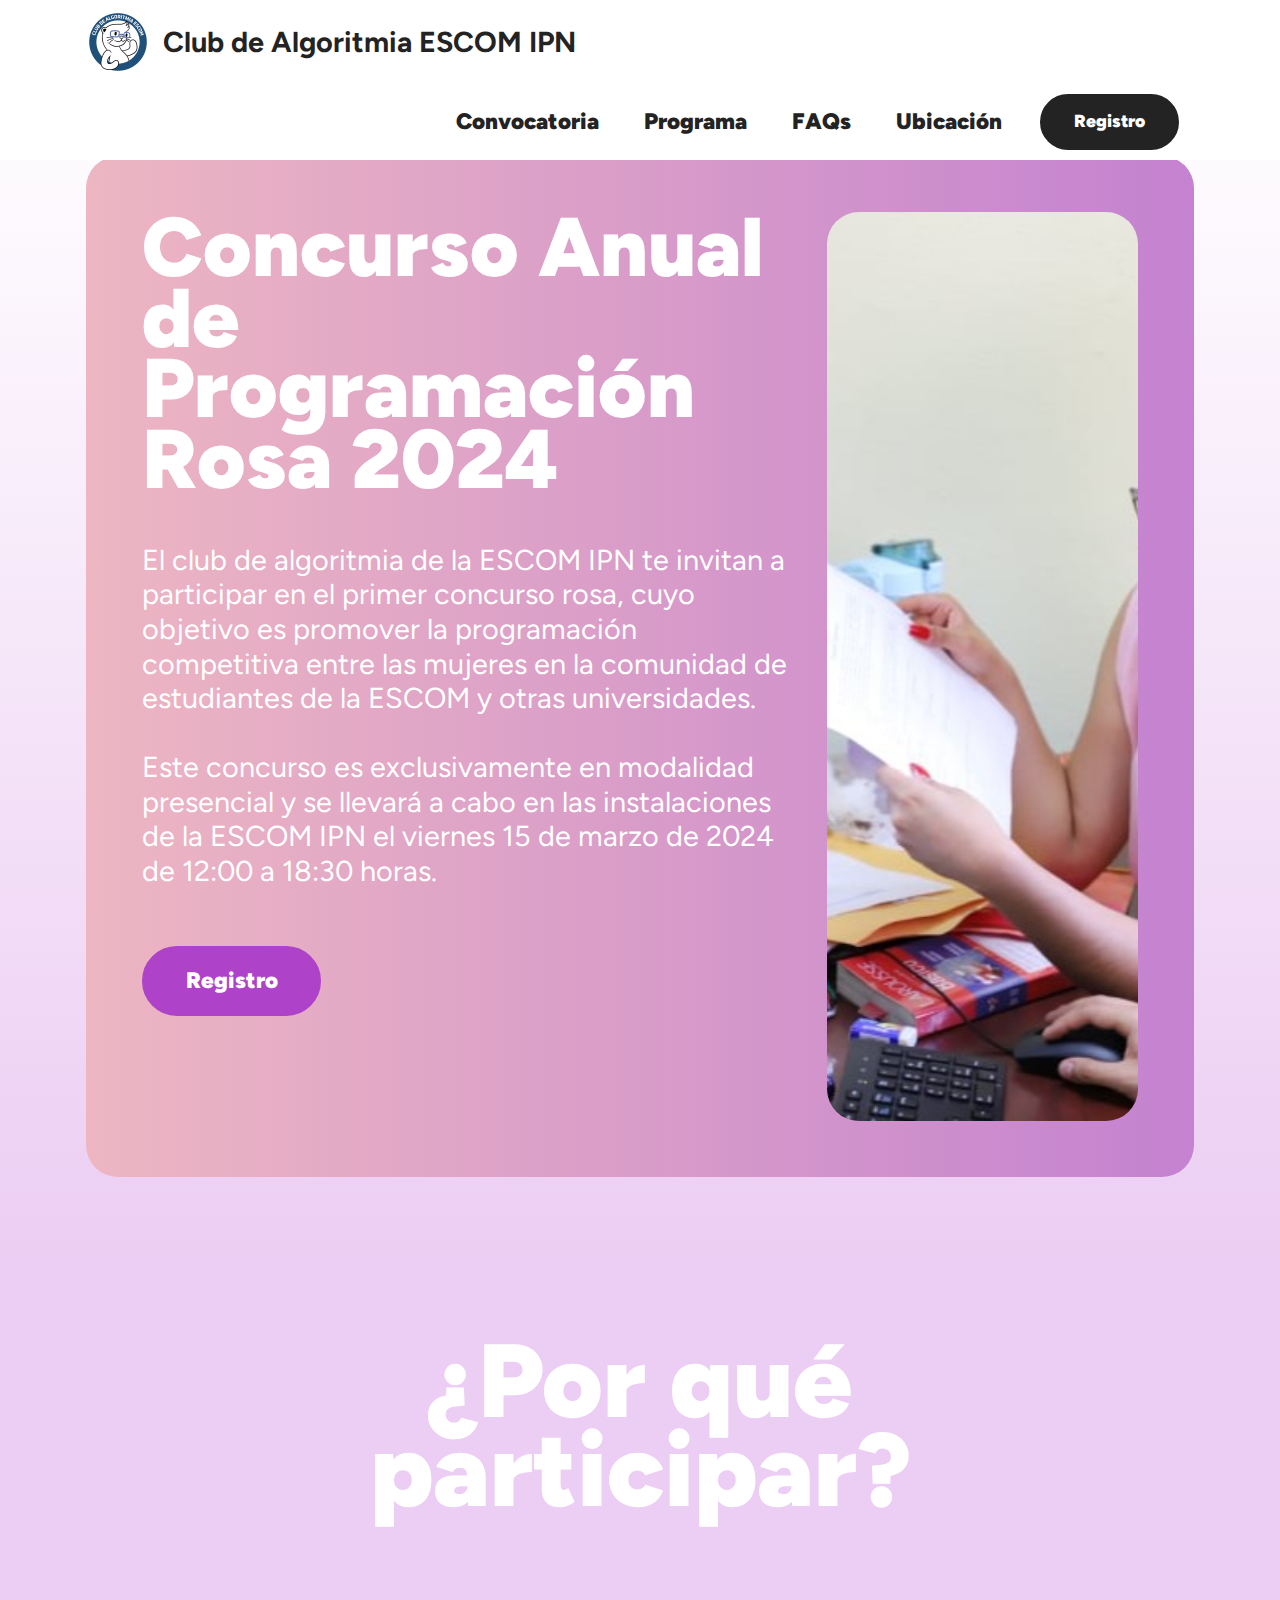
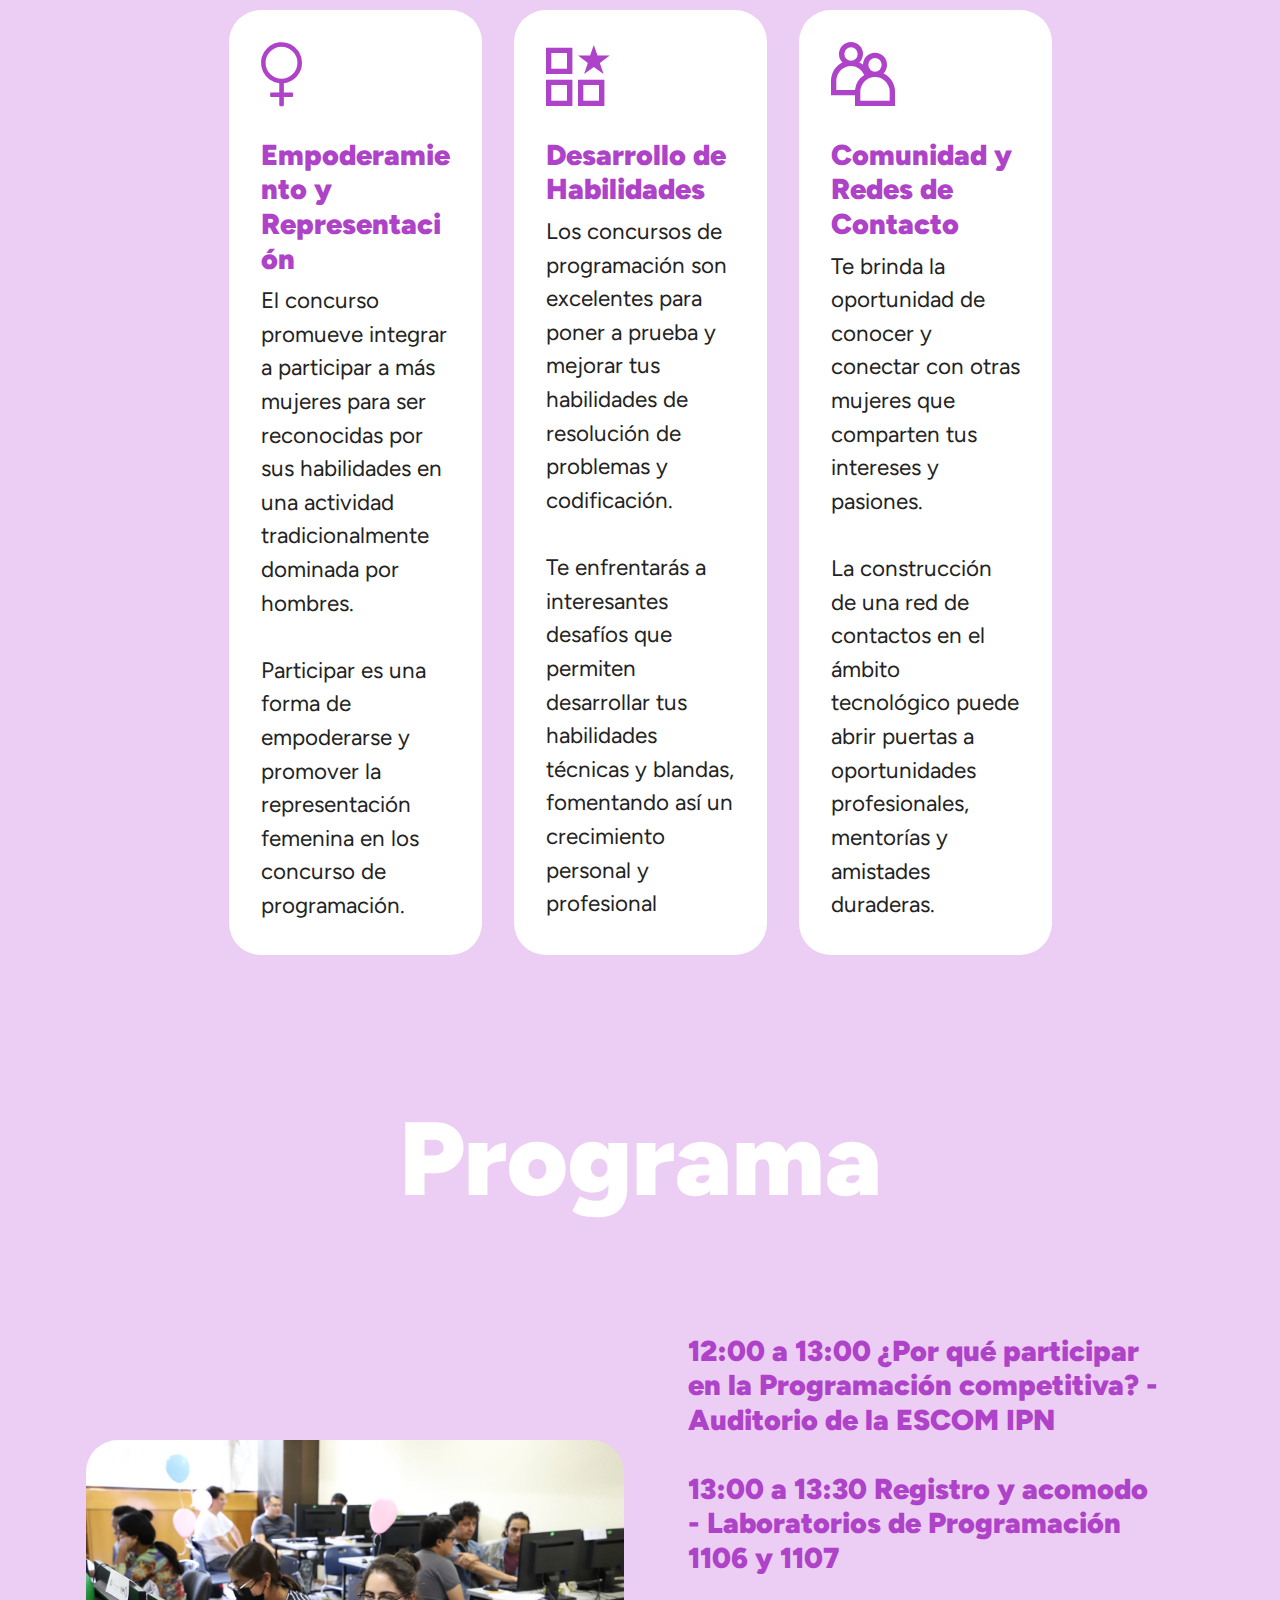
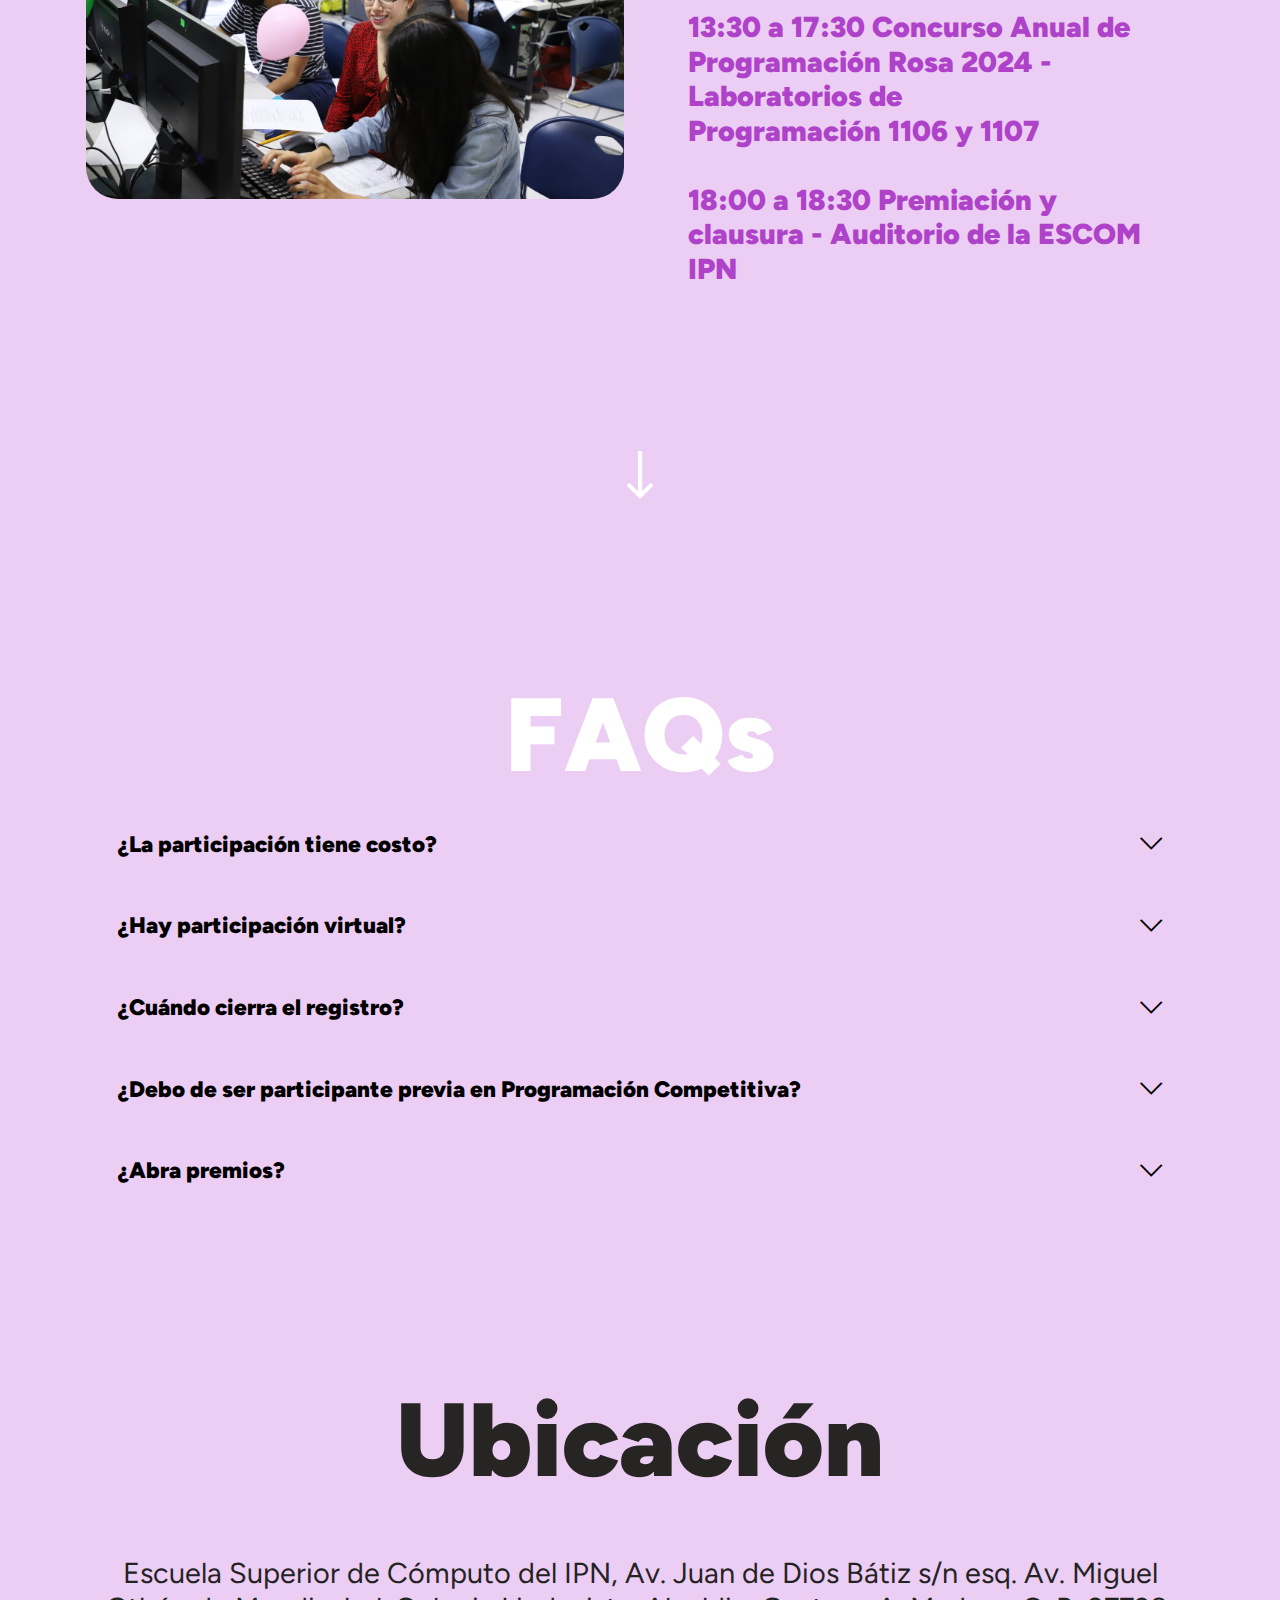
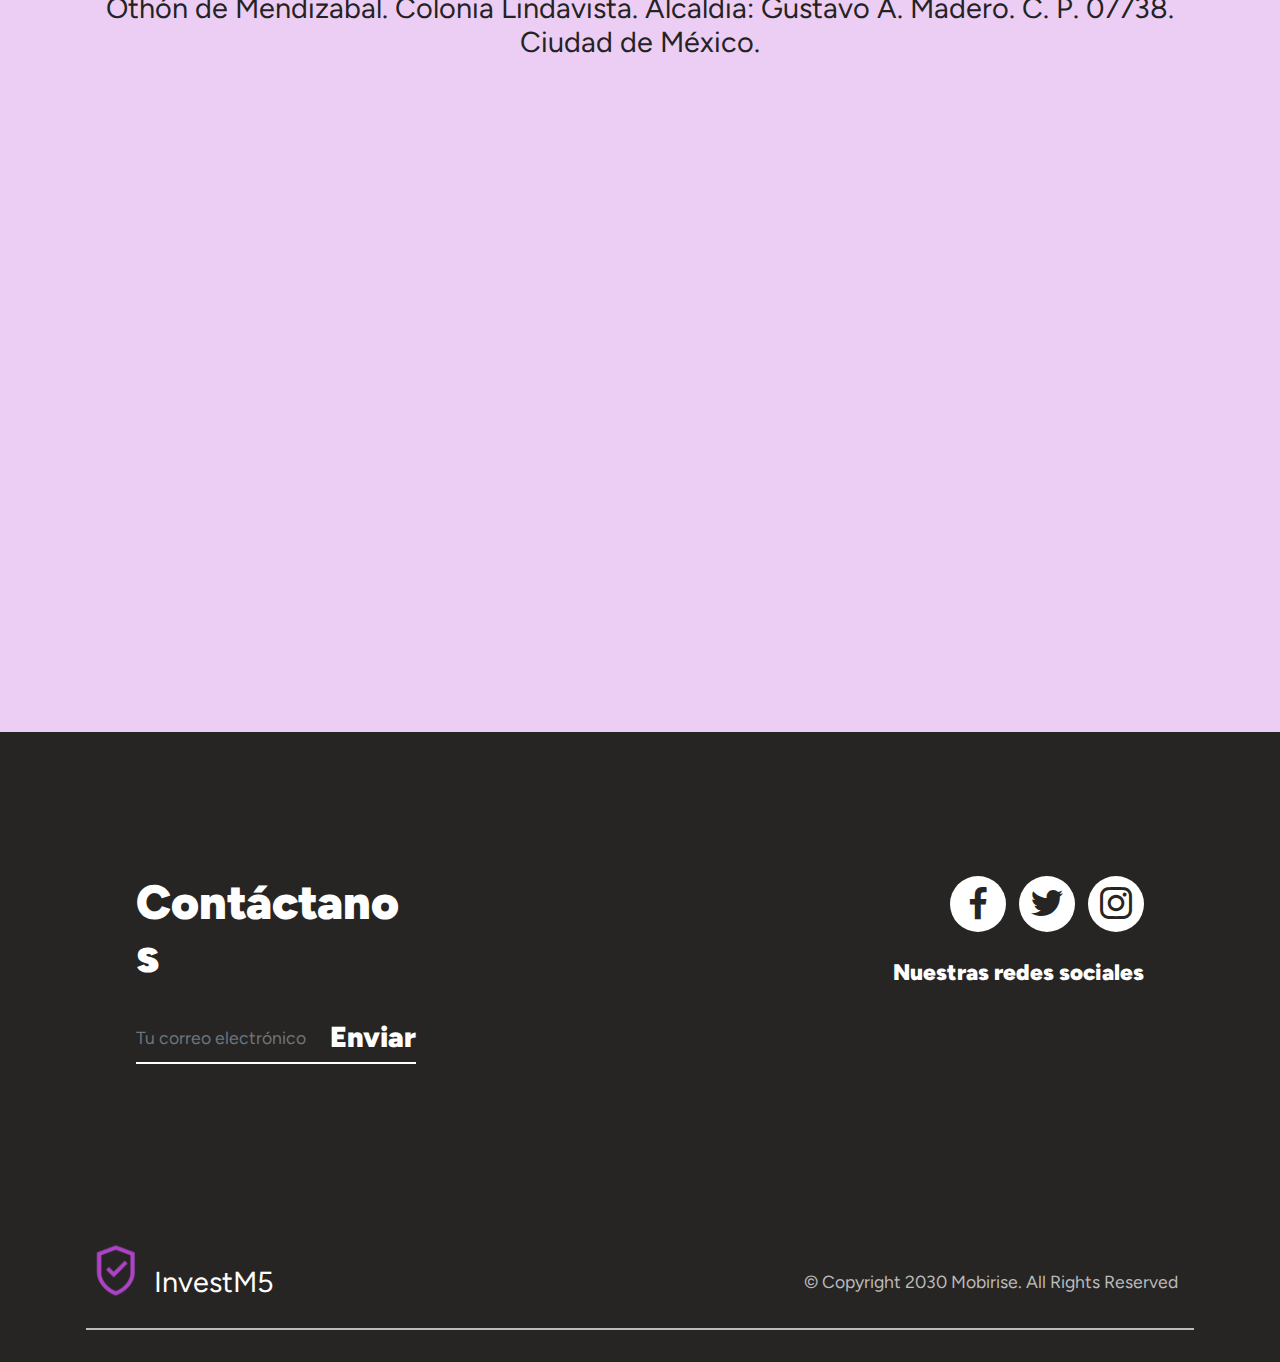
==== commit cd400cc5: "Fecha web rosa" ====
--- a/raw/rosa2024/index.html
+++ b/raw/rosa2024/index.html
@@ -81,7 +81,7 @@
                 <div class="content-container row m-0">
 <div class="col-lg-8 mb-5 pb-5">
                     <h1 class="mbr-section-title mbr-fonts-style align-left mb-5 display-1"><strong>Concurso Anual de Programación Rosa 2024</strong></h1>
-                    <p class="mbr-text mbr-fonts-style align-left mb-5 display-5">El club de algoritmia de la ESCOM IPN te invitan a participar en el primer concurso rosa, cuyo objetivo es promover la programación competitiva entre las mujeres en la comunidad de estudiantes de la ESCOM y otras universidades.&nbsp;<br><br>Este concurso es exclusivamente en modalidad presencial y se llevará a cabo en las instalaciones de la ESCOM IPN el viernes 08 de marzo de 2024 de 12:00 a 18:30 horas.</p>
+                    <p class="mbr-text mbr-fonts-style align-left mb-5 display-5">El club de algoritmia de la ESCOM IPN te invitan a participar en el primer concurso rosa, cuyo objetivo es promover la programación competitiva entre las mujeres en la comunidad de estudiantes de la ESCOM y otras universidades.&nbsp;<br><br>Este concurso es exclusivamente en modalidad presencial y se llevará a cabo en las instalaciones de la ESCOM IPN el viernes 15 de marzo de 2024 de 12:00 a 18:30 horas.</p>
                     <div class="mbr-section-btn align-left"><a class="btn btn-lg btn-secondary display-7" href="https://forms.gle/QtyqGQdHLjY1dUgw9" target="_blank">Registro</a></div>
                     </div>
                     
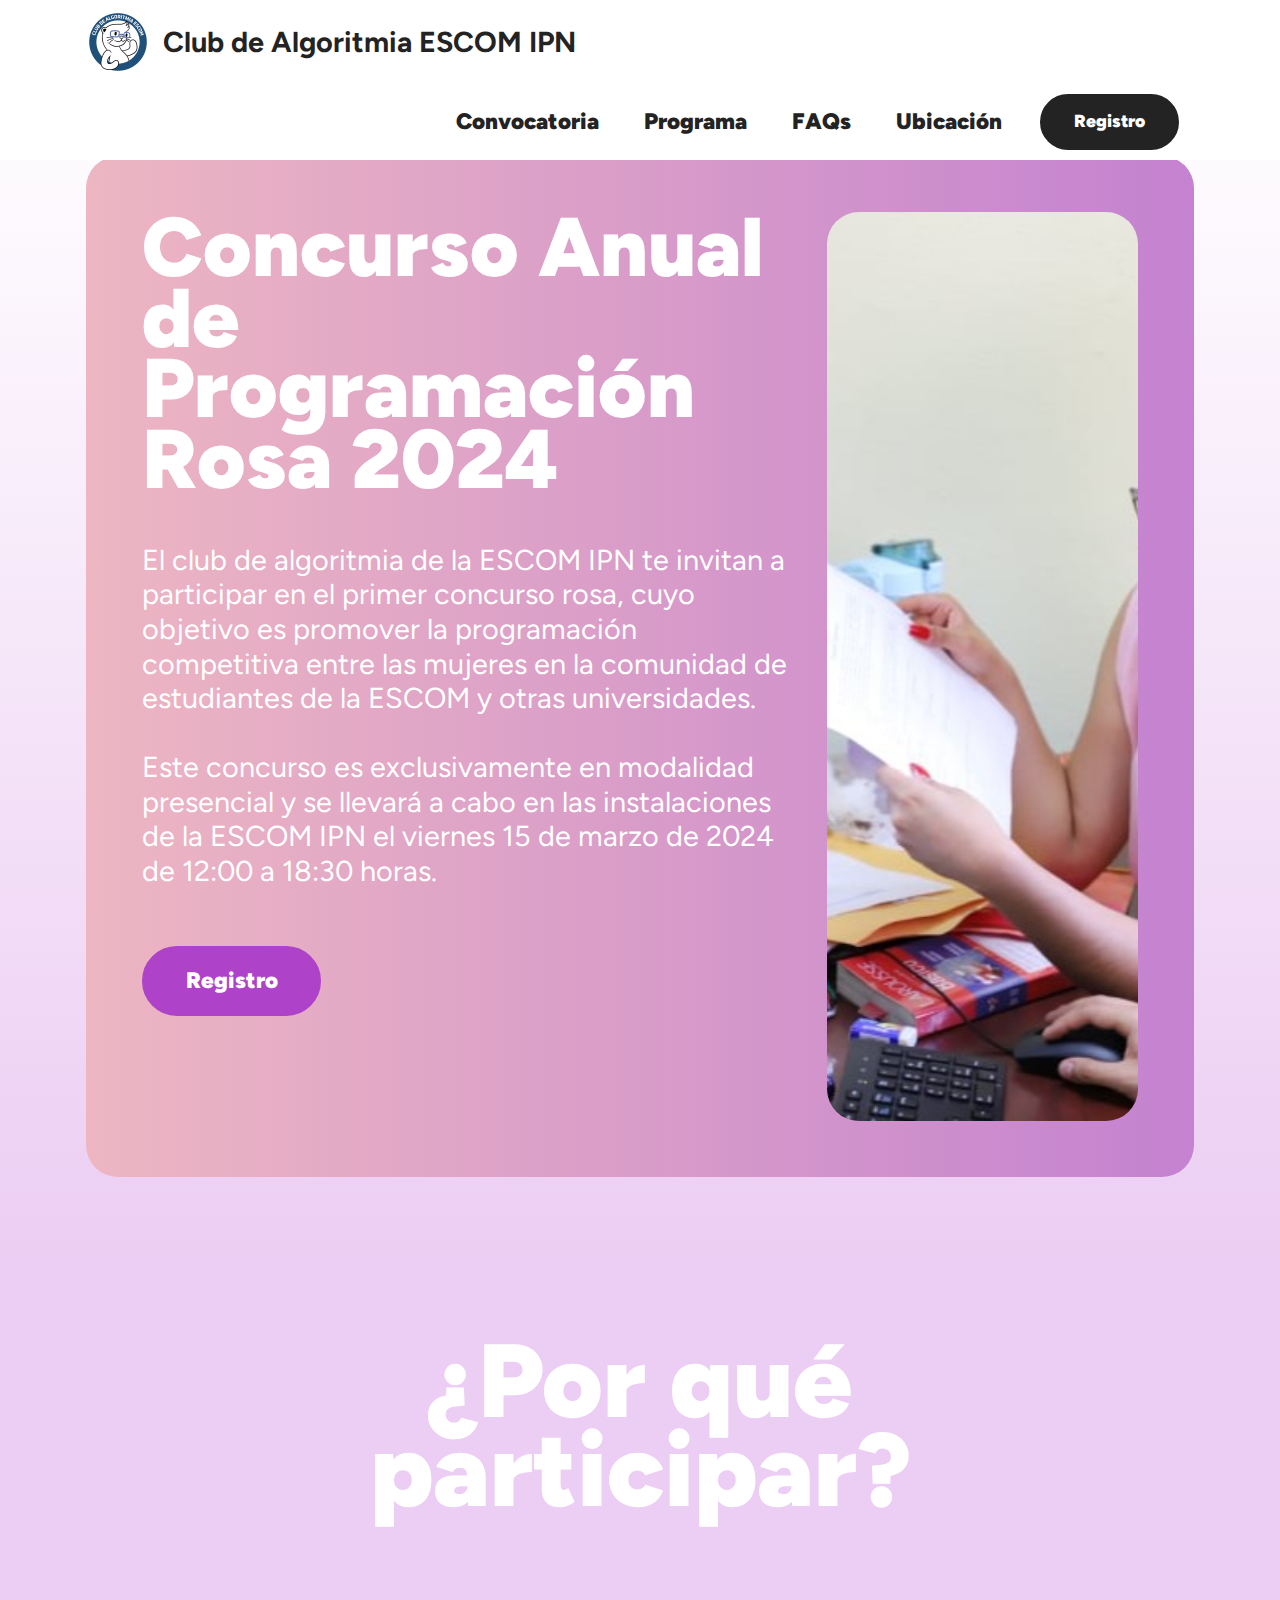
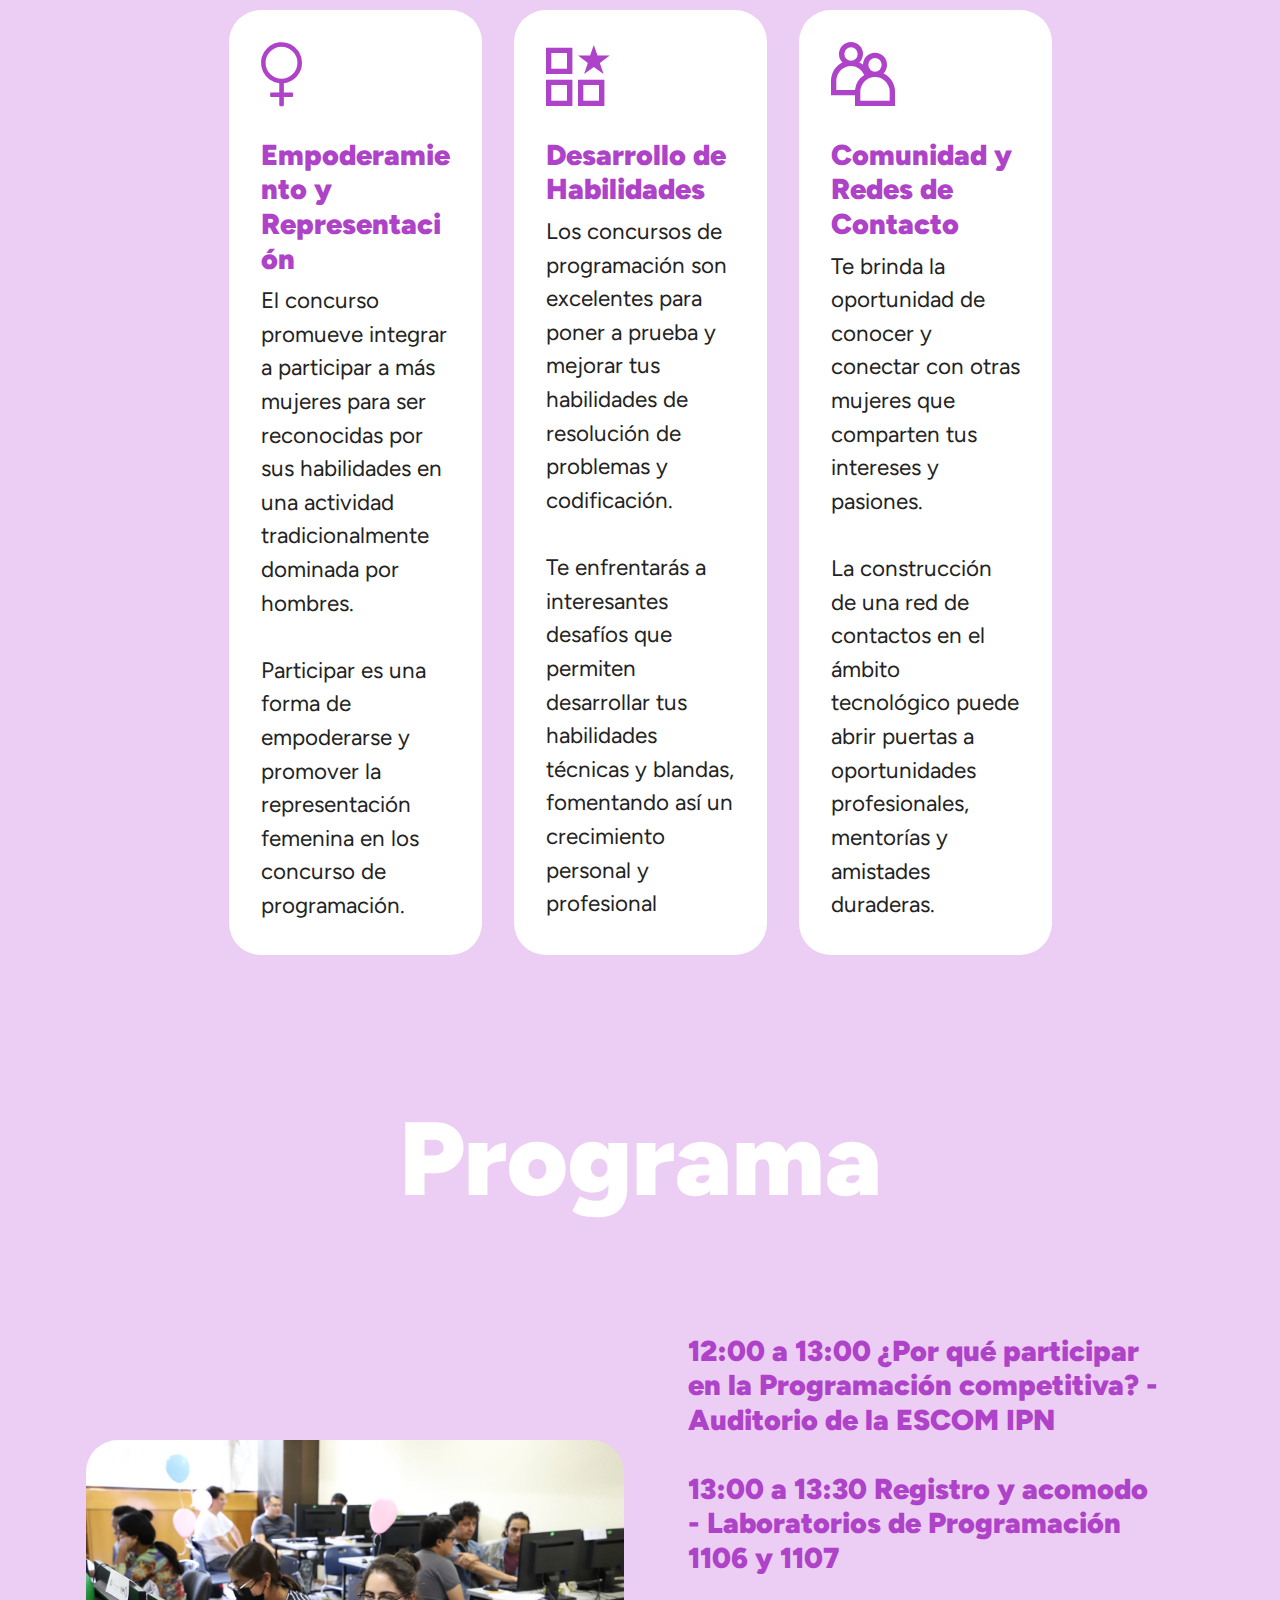
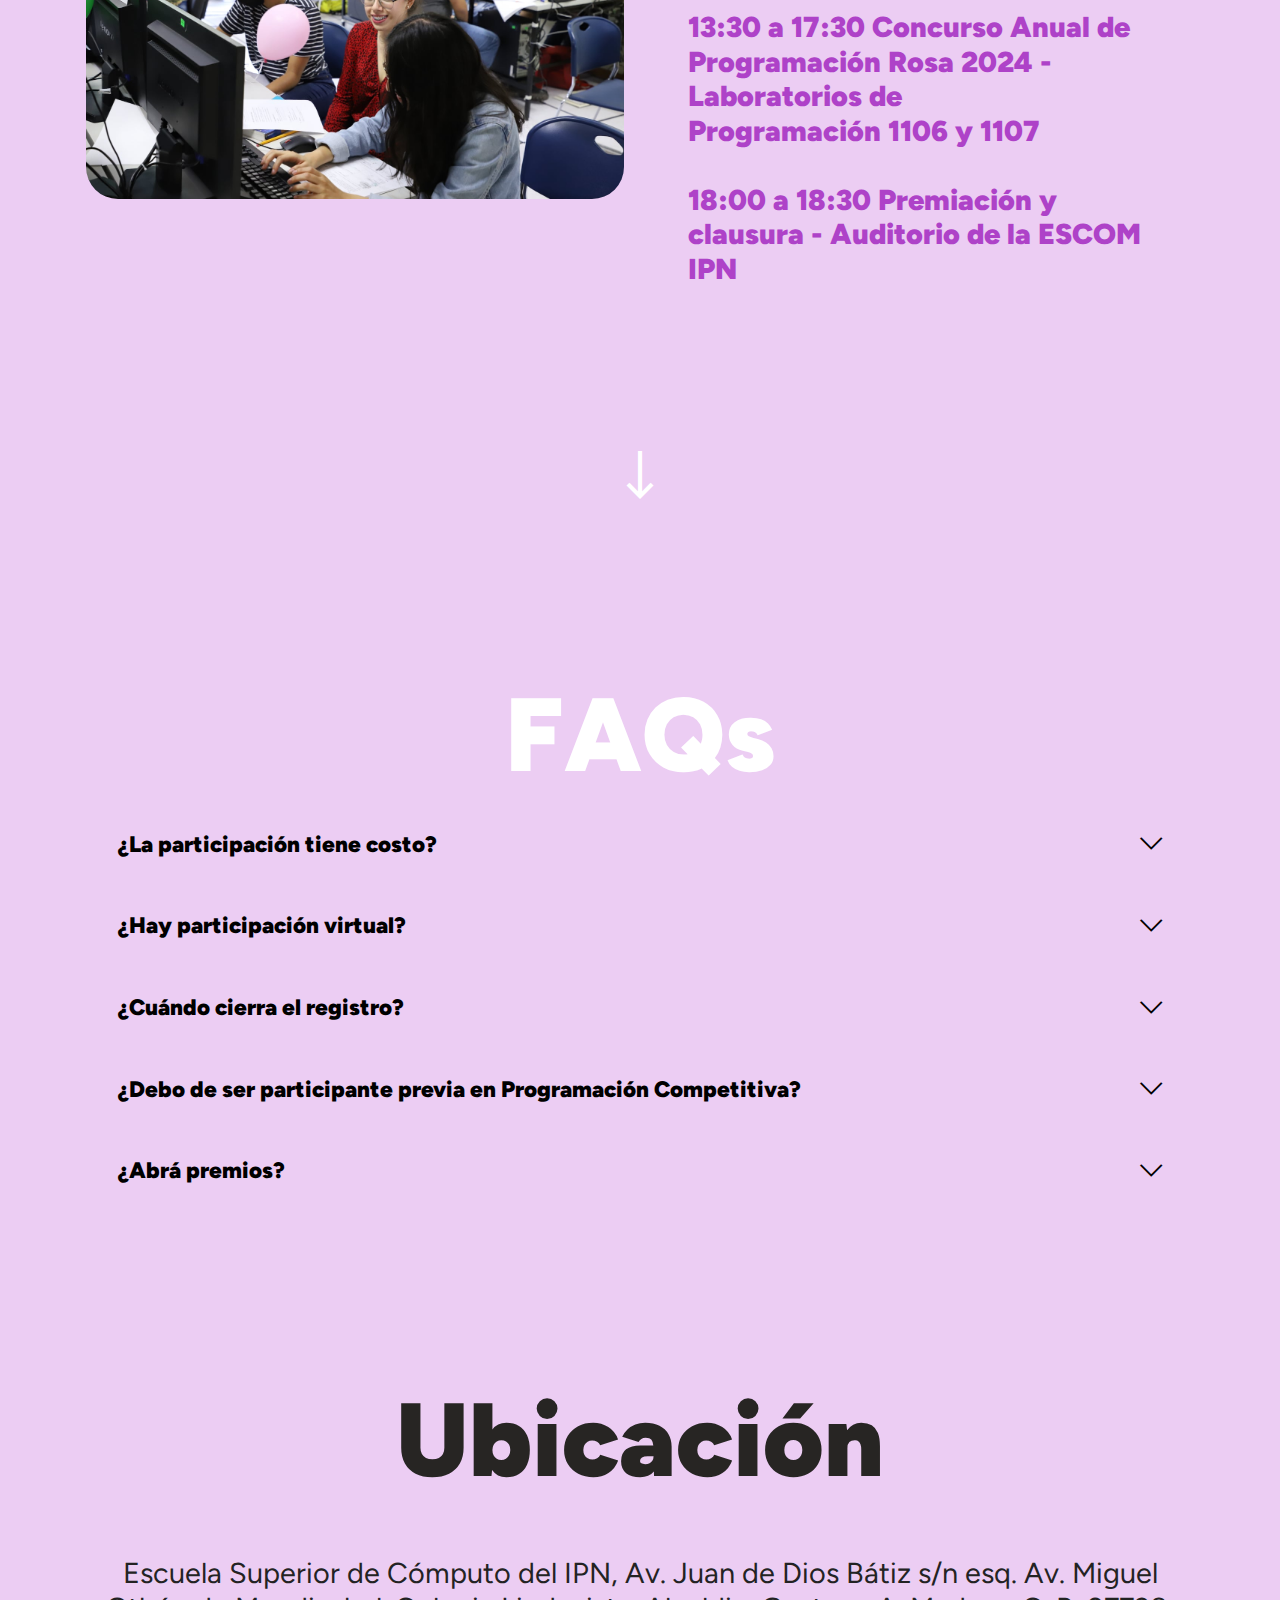
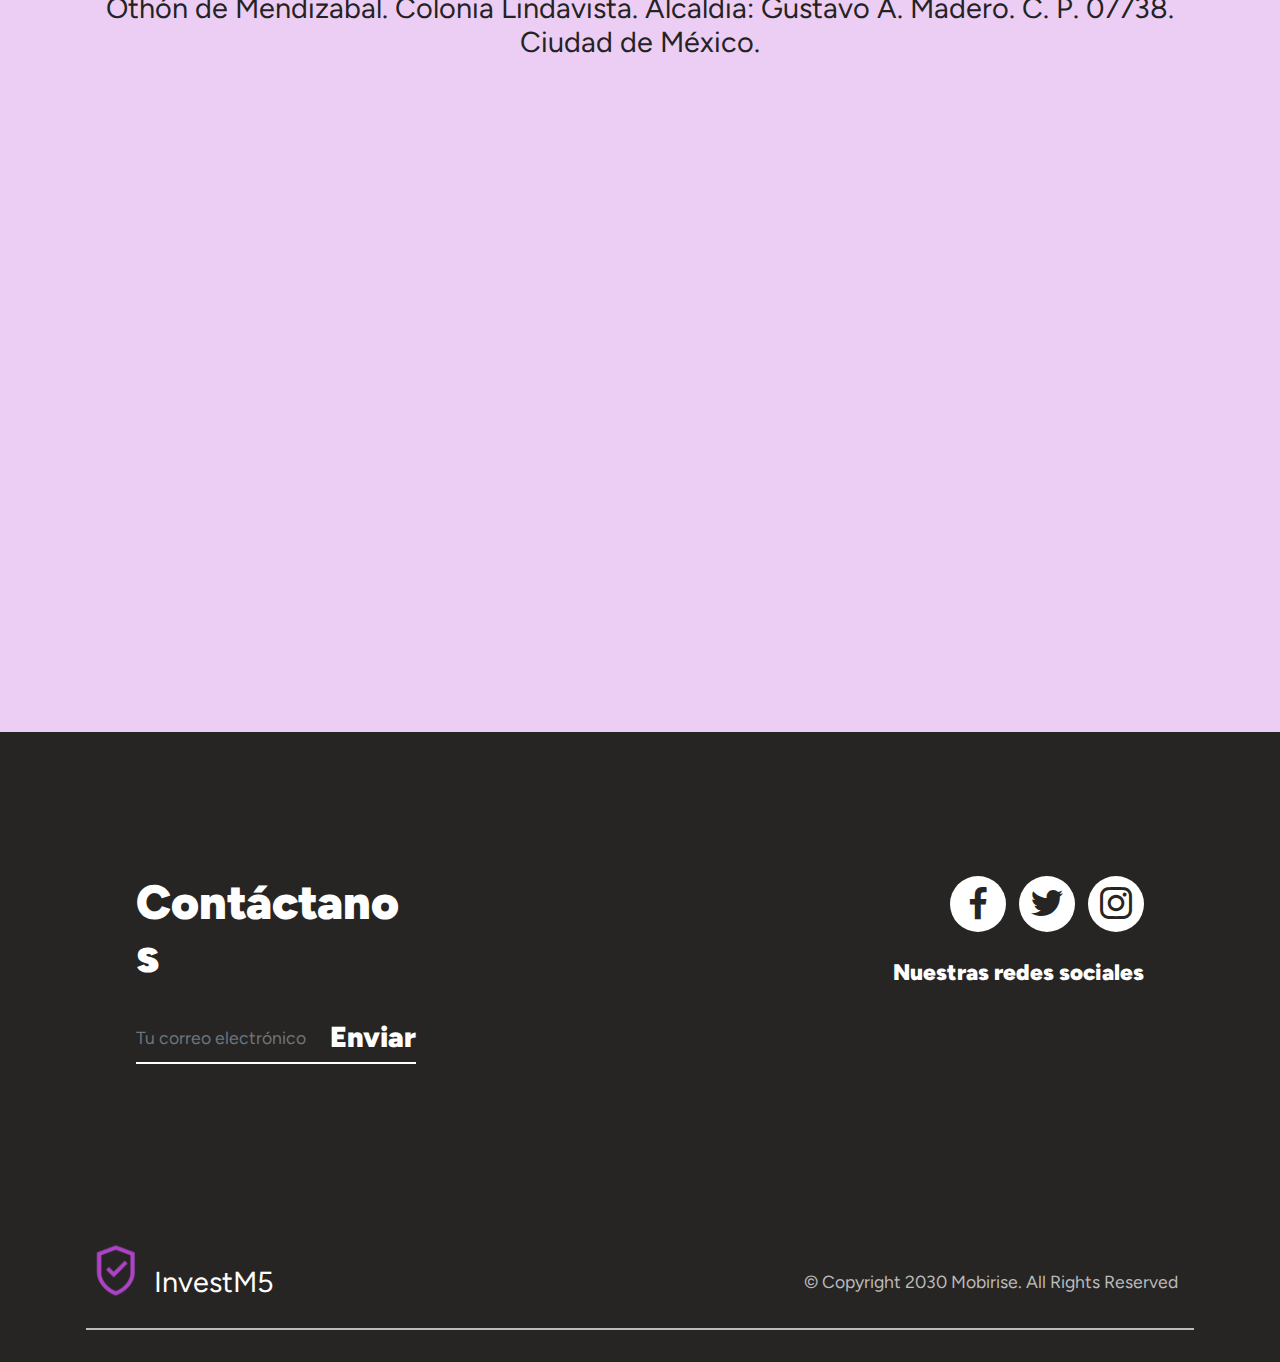
==== commit 6ca3a466: "acento Webrosa" ====
--- a/raw/rosa2024/index.html
+++ b/raw/rosa2024/index.html
@@ -253,7 +253,7 @@
                     <div class="card mb-3">
                         <div class="card-header" role="tab" id="headingOne">
                             <a role="button" class="panel-title collapsed" data-toggle="collapse" data-bs-toggle="collapse" data-core="" href="#collapse5_9" aria-expanded="false" aria-controls="collapse5">
-                                <h6 class="panel-title-edit mbr-fonts-style mb-0 display-7"><strong>¿Abra premios?</strong></h6>
+                                <h6 class="panel-title-edit mbr-fonts-style mb-0 display-7"><strong>¿Abr&aacute; premios?</strong></h6>
                                 <span class="sign mbr-iconfont mbri-arrow-down"></span>
                             </a>
                         </div>
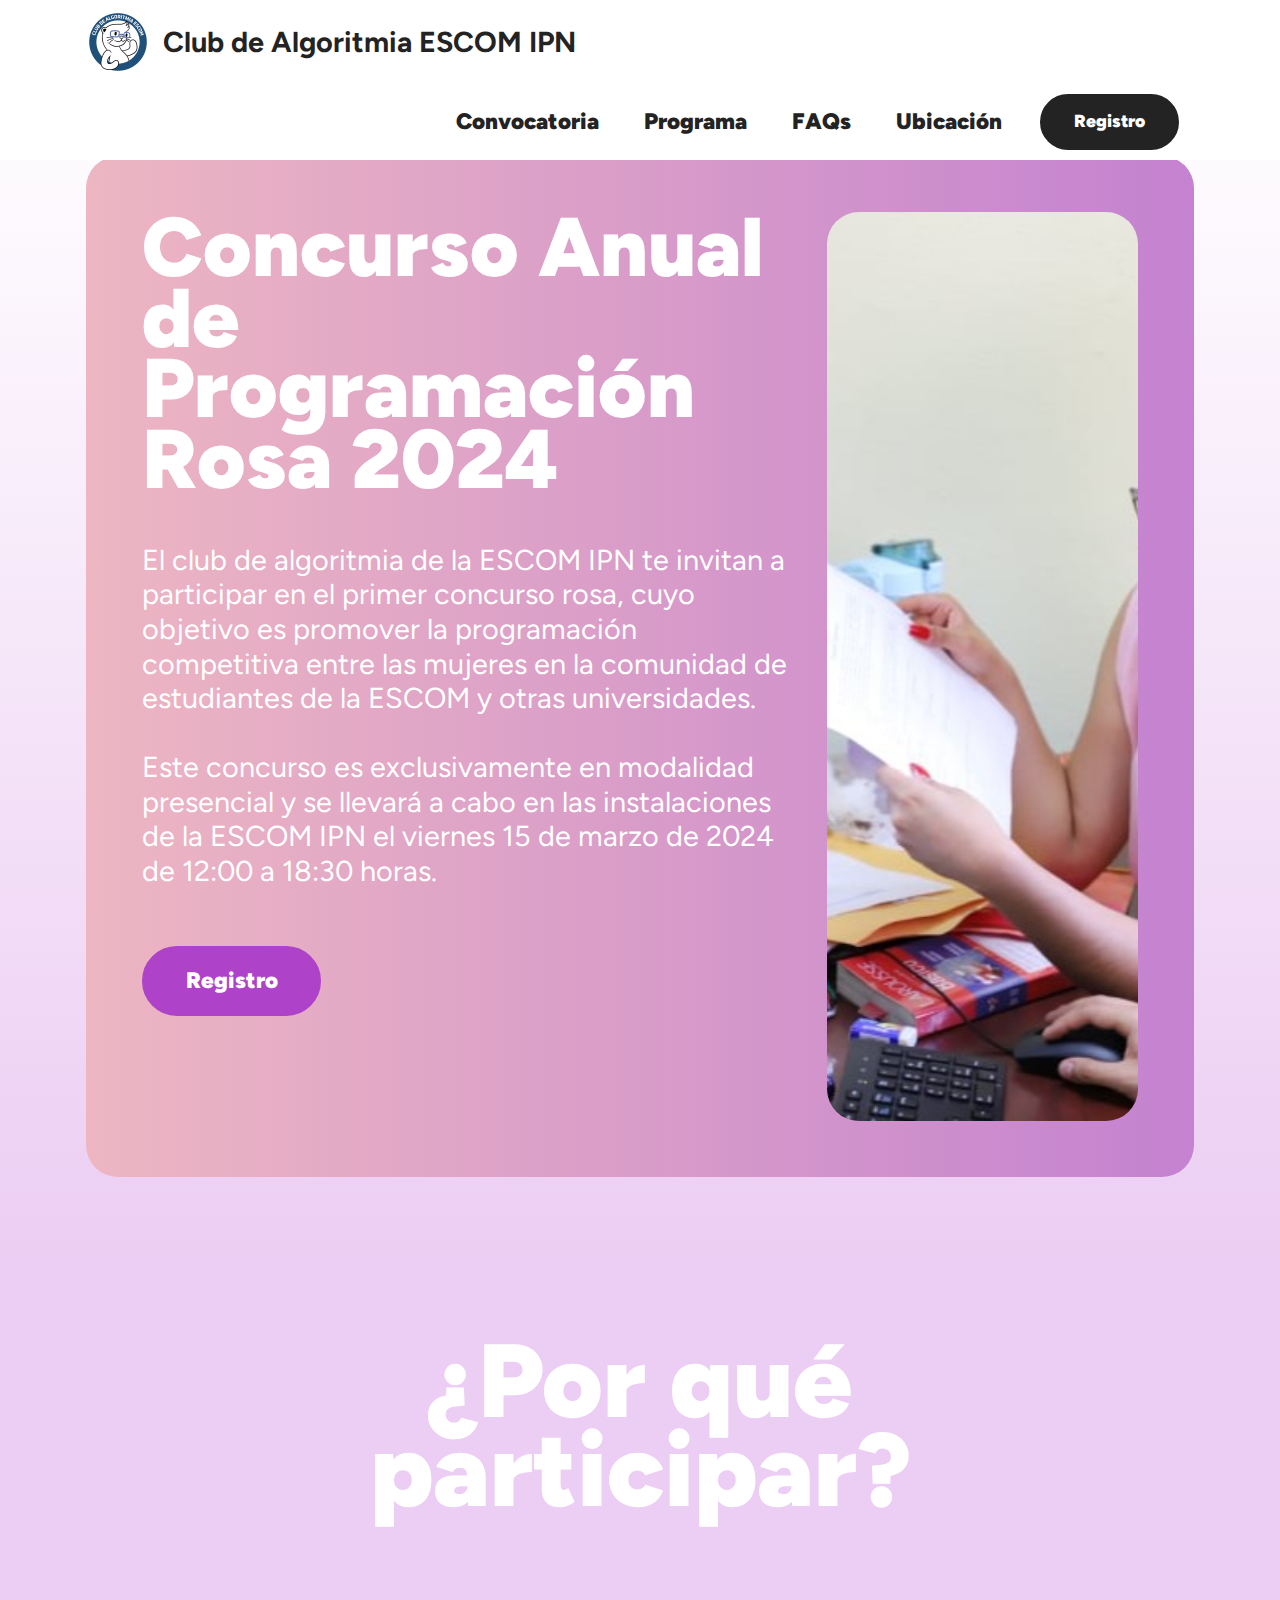
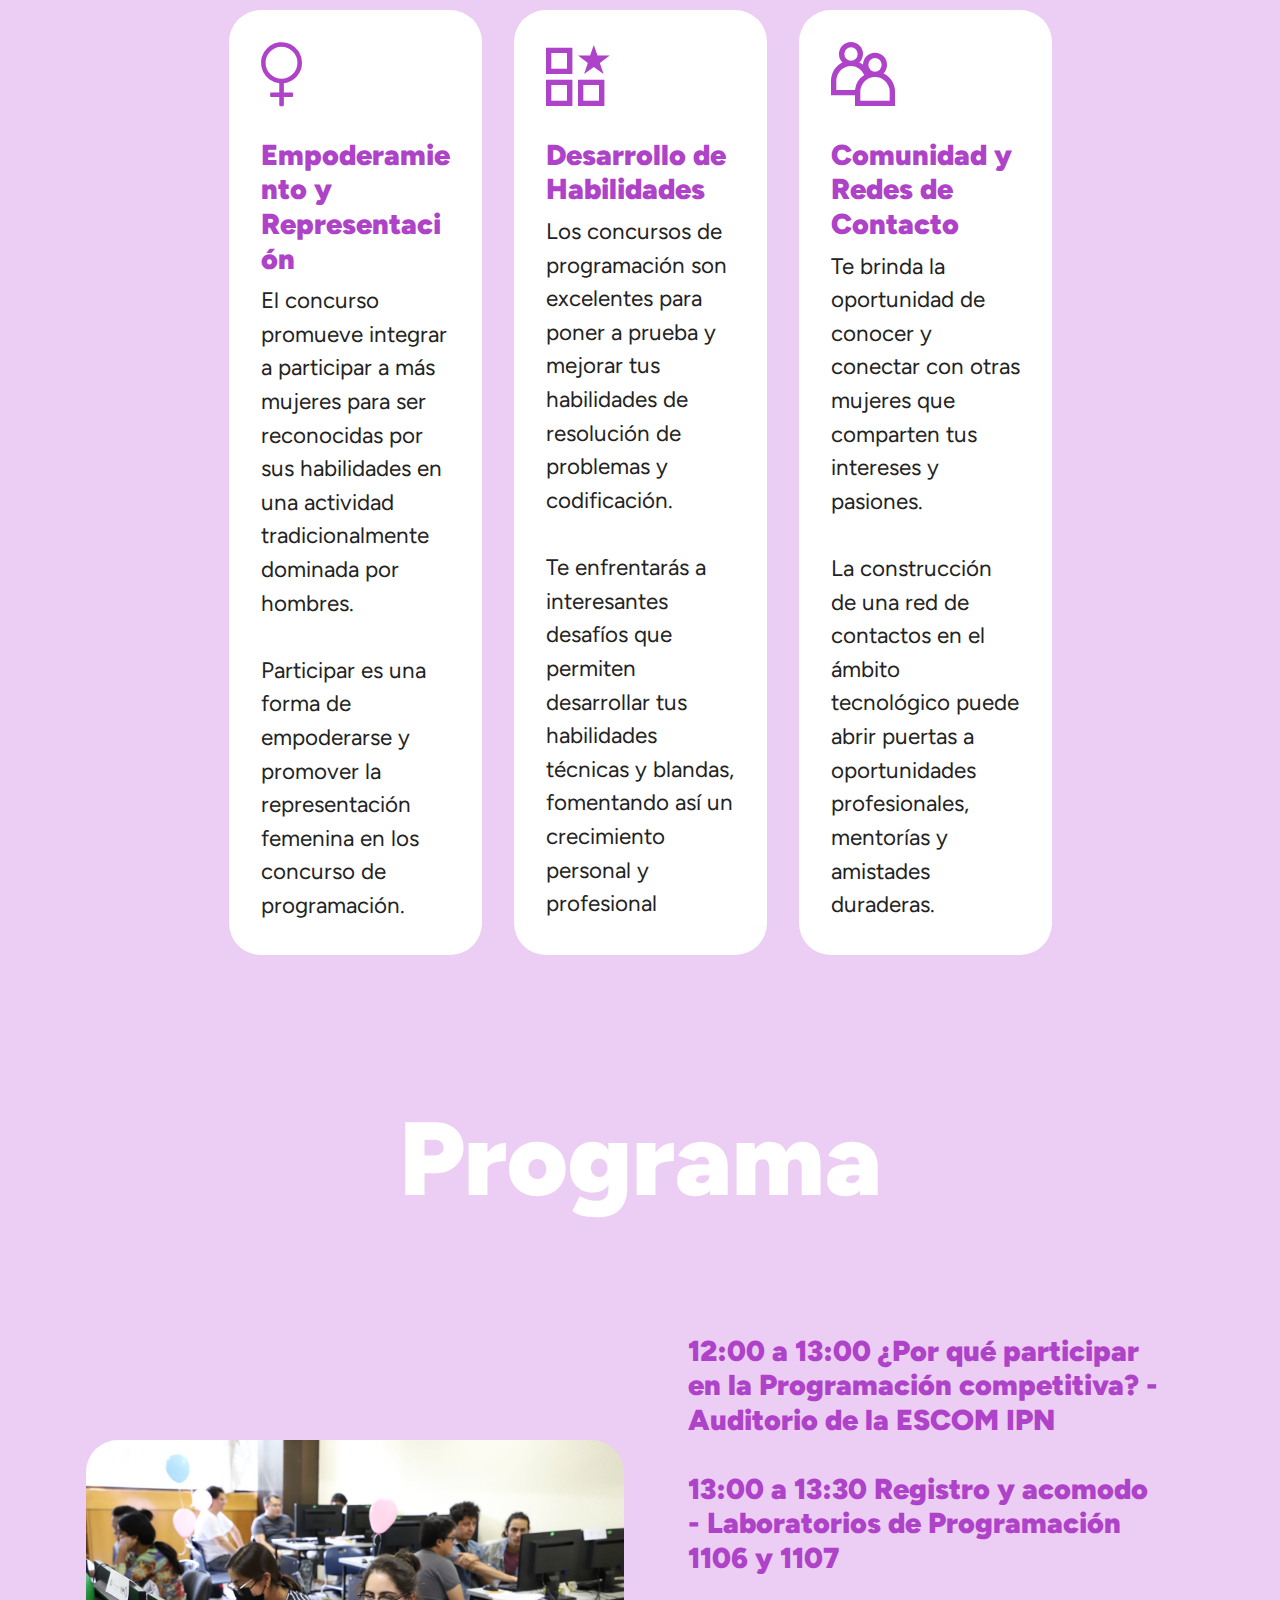
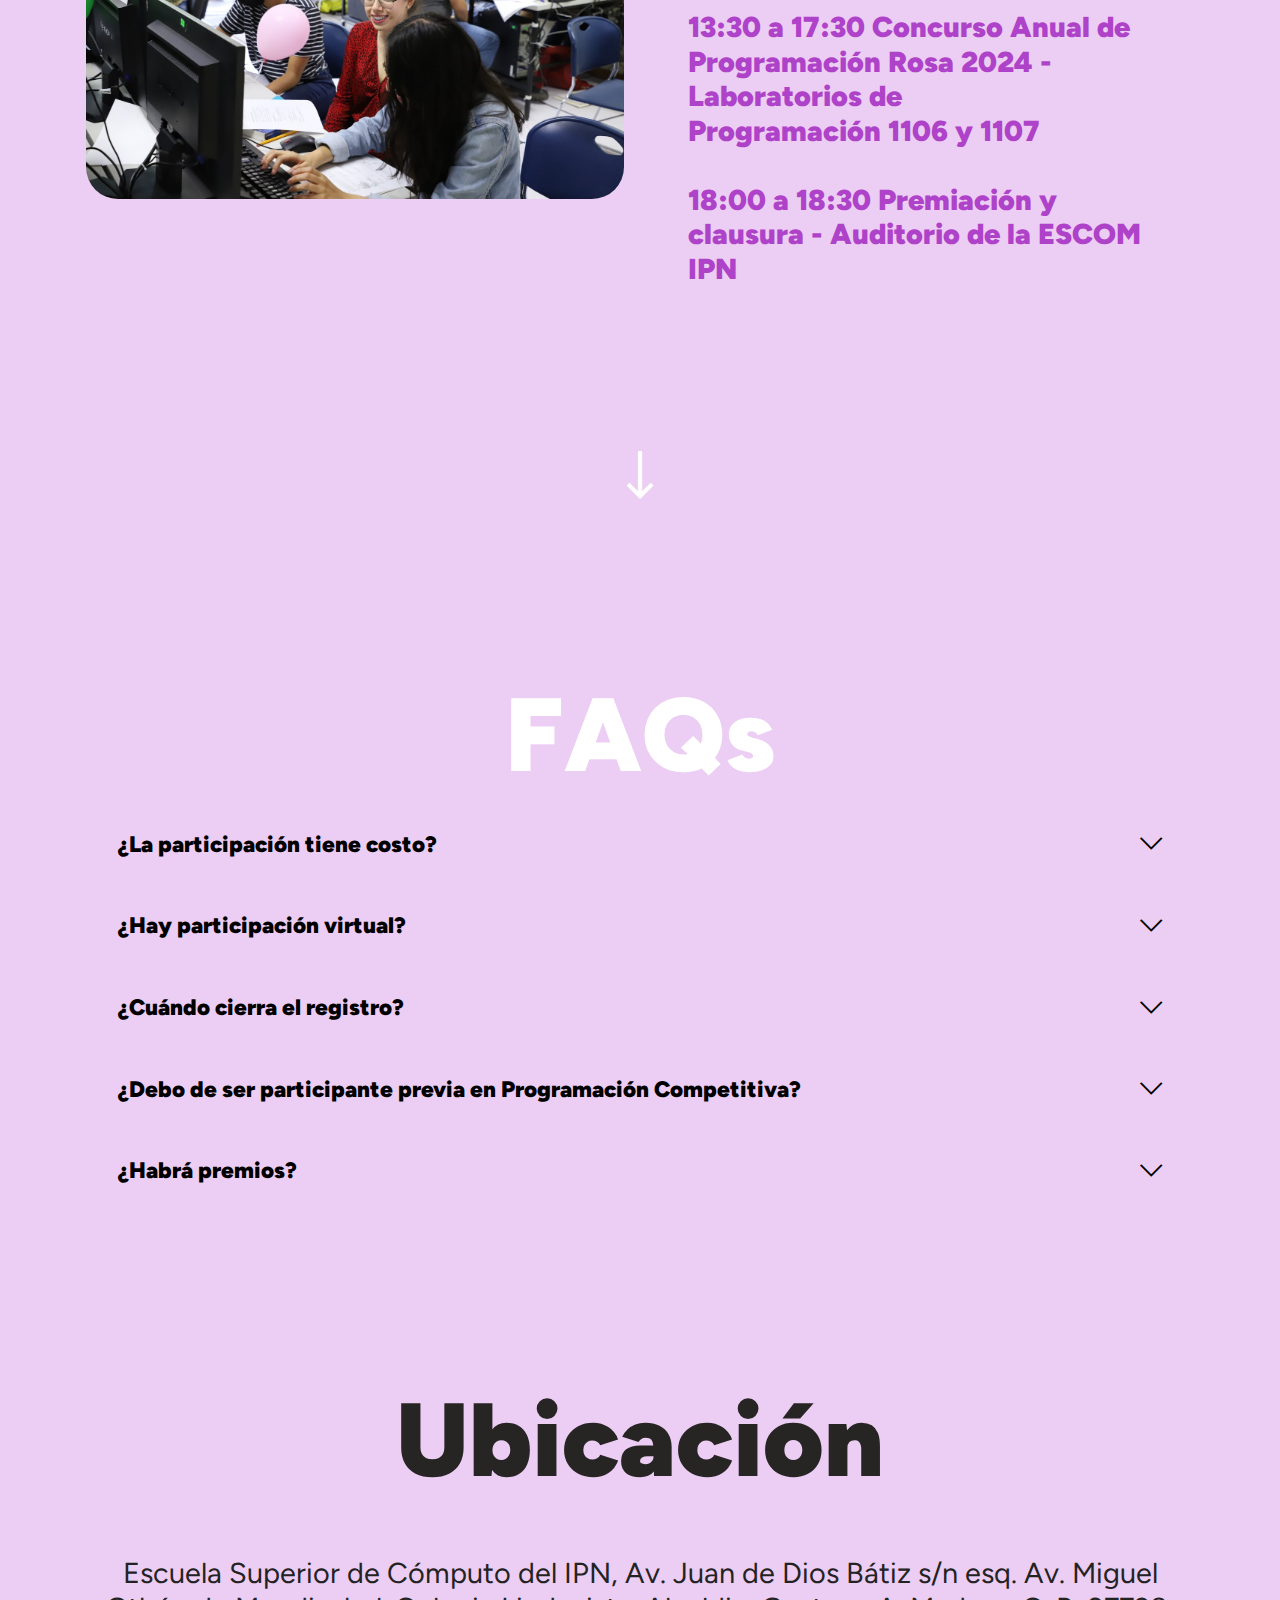
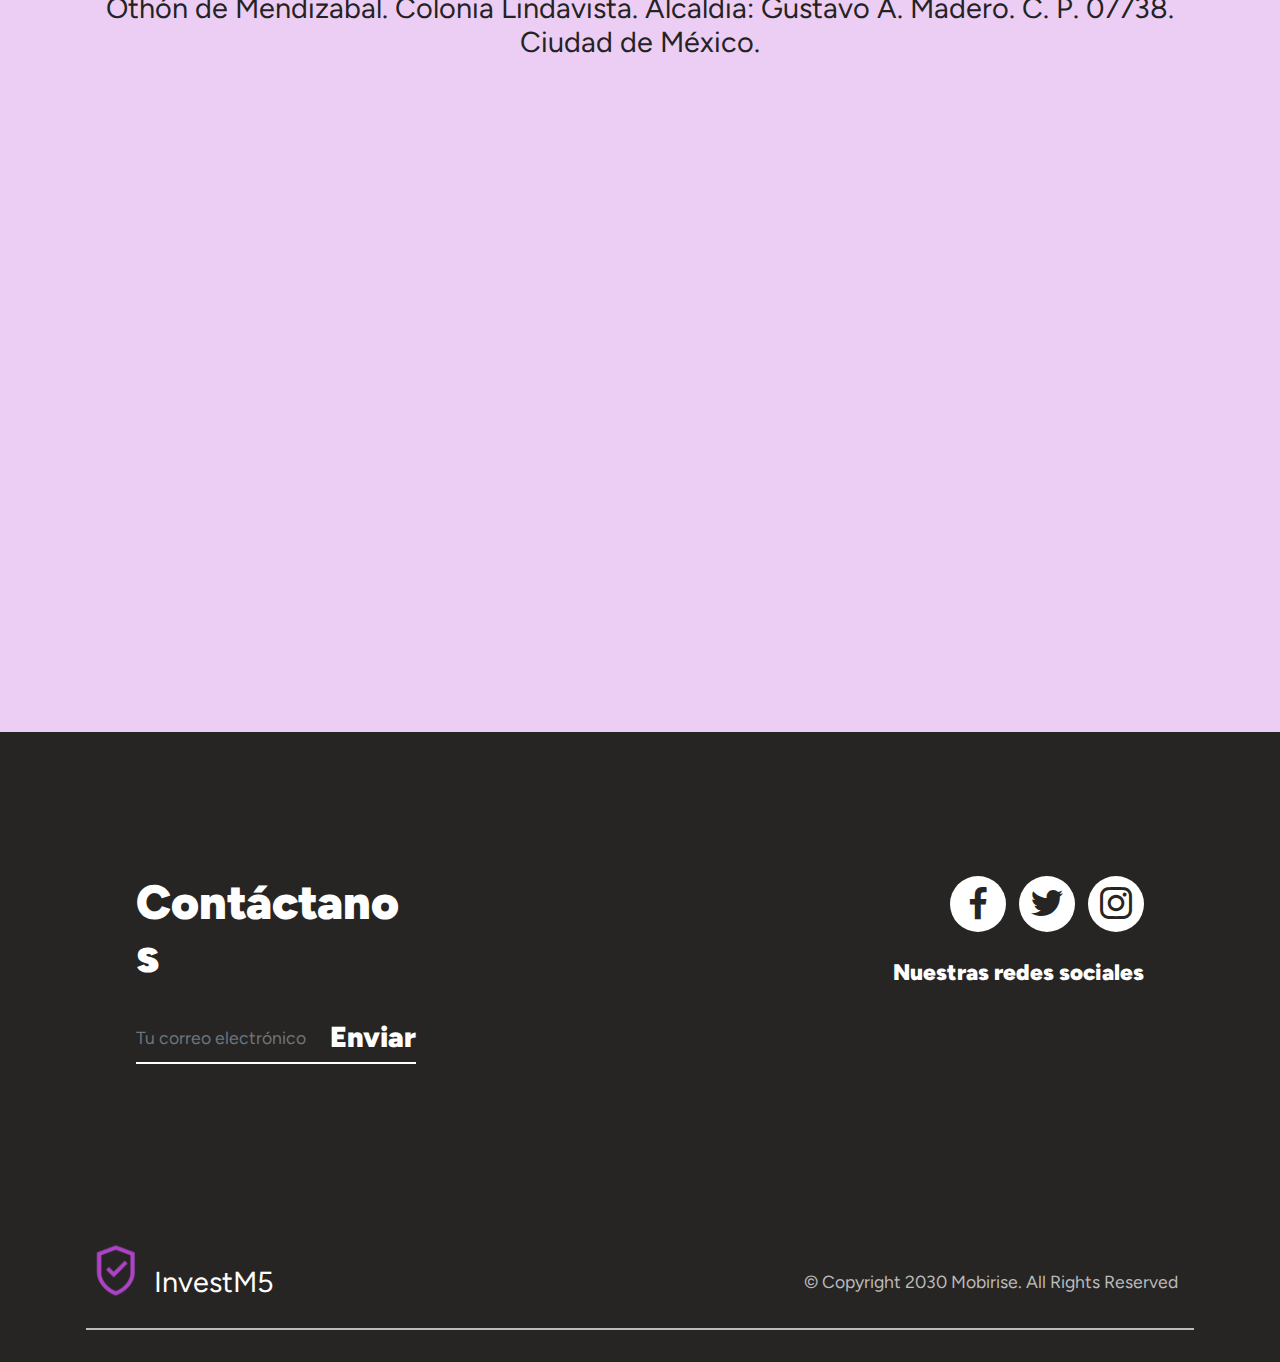
==== commit 81836cc7: "abra Webrosa" ====
--- a/raw/rosa2024/index.html
+++ b/raw/rosa2024/index.html
@@ -204,7 +204,7 @@
                         </div>
                         <div id="collapse1_9" class="panel-collapse noScroll collapse" role="tabpanel" aria-labelledby="headingOne" data-parent="#accordion" data-bs-parent="#bootstrap-accordion_9">
                             <div class="panel-body">
-                                <p class="mbr-fonts-style panel-text display-7">No el concurso de programación esta libre de costo.</p>
+                                <p class="mbr-fonts-style panel-text display-7">No, el concurso de programación esta libre de costo.</p>
                             </div>
                         </div>
                     </div>
@@ -218,7 +218,7 @@
                         <div id="collapse2_9" class="panel-collapse noScroll collapse" role="tabpanel" aria-labelledby="headingOne" data-parent="#accordion" data-bs-parent="#bootstrap-accordion_9">
                             <div class="panel-body">
                                 <p class="mbr-fonts-style panel-text display-7">
-                                    No la intención de esta edición es compartir de manera presencial las actividades.</p>
+                                    No, la intención de esta edición es compartir de manera presencial las actividades.</p>
                             </div>
                         </div>
                     </div>
@@ -246,14 +246,14 @@
                         <div id="collapse4_9" class="panel-collapse noScroll collapse" role="tabpanel" aria-labelledby="headingOne" data-parent="#accordion" data-bs-parent="#bootstrap-accordion_9">
                             <div class="panel-body">
                                 <p class="mbr-fonts-style panel-text display-7">
-                                    No es un concurso para acercarte a este deporte, por lo que no hay necesidad de que hayas participando antes.</p>
+                                    No, es un concurso para acercarte a este deporte, por lo que no hay necesidad de que hayas participando antes.</p>
                             </div>
                         </div>
                     </div>
                     <div class="card mb-3">
                         <div class="card-header" role="tab" id="headingOne">
                             <a role="button" class="panel-title collapsed" data-toggle="collapse" data-bs-toggle="collapse" data-core="" href="#collapse5_9" aria-expanded="false" aria-controls="collapse5">
-                                <h6 class="panel-title-edit mbr-fonts-style mb-0 display-7"><strong>¿Abr&aacute; premios?</strong></h6>
+                                <h6 class="panel-title-edit mbr-fonts-style mb-0 display-7"><strong>¿Habr&aacute; premios?</strong></h6>
                                 <span class="sign mbr-iconfont mbri-arrow-down"></span>
                             </a>
                         </div>
